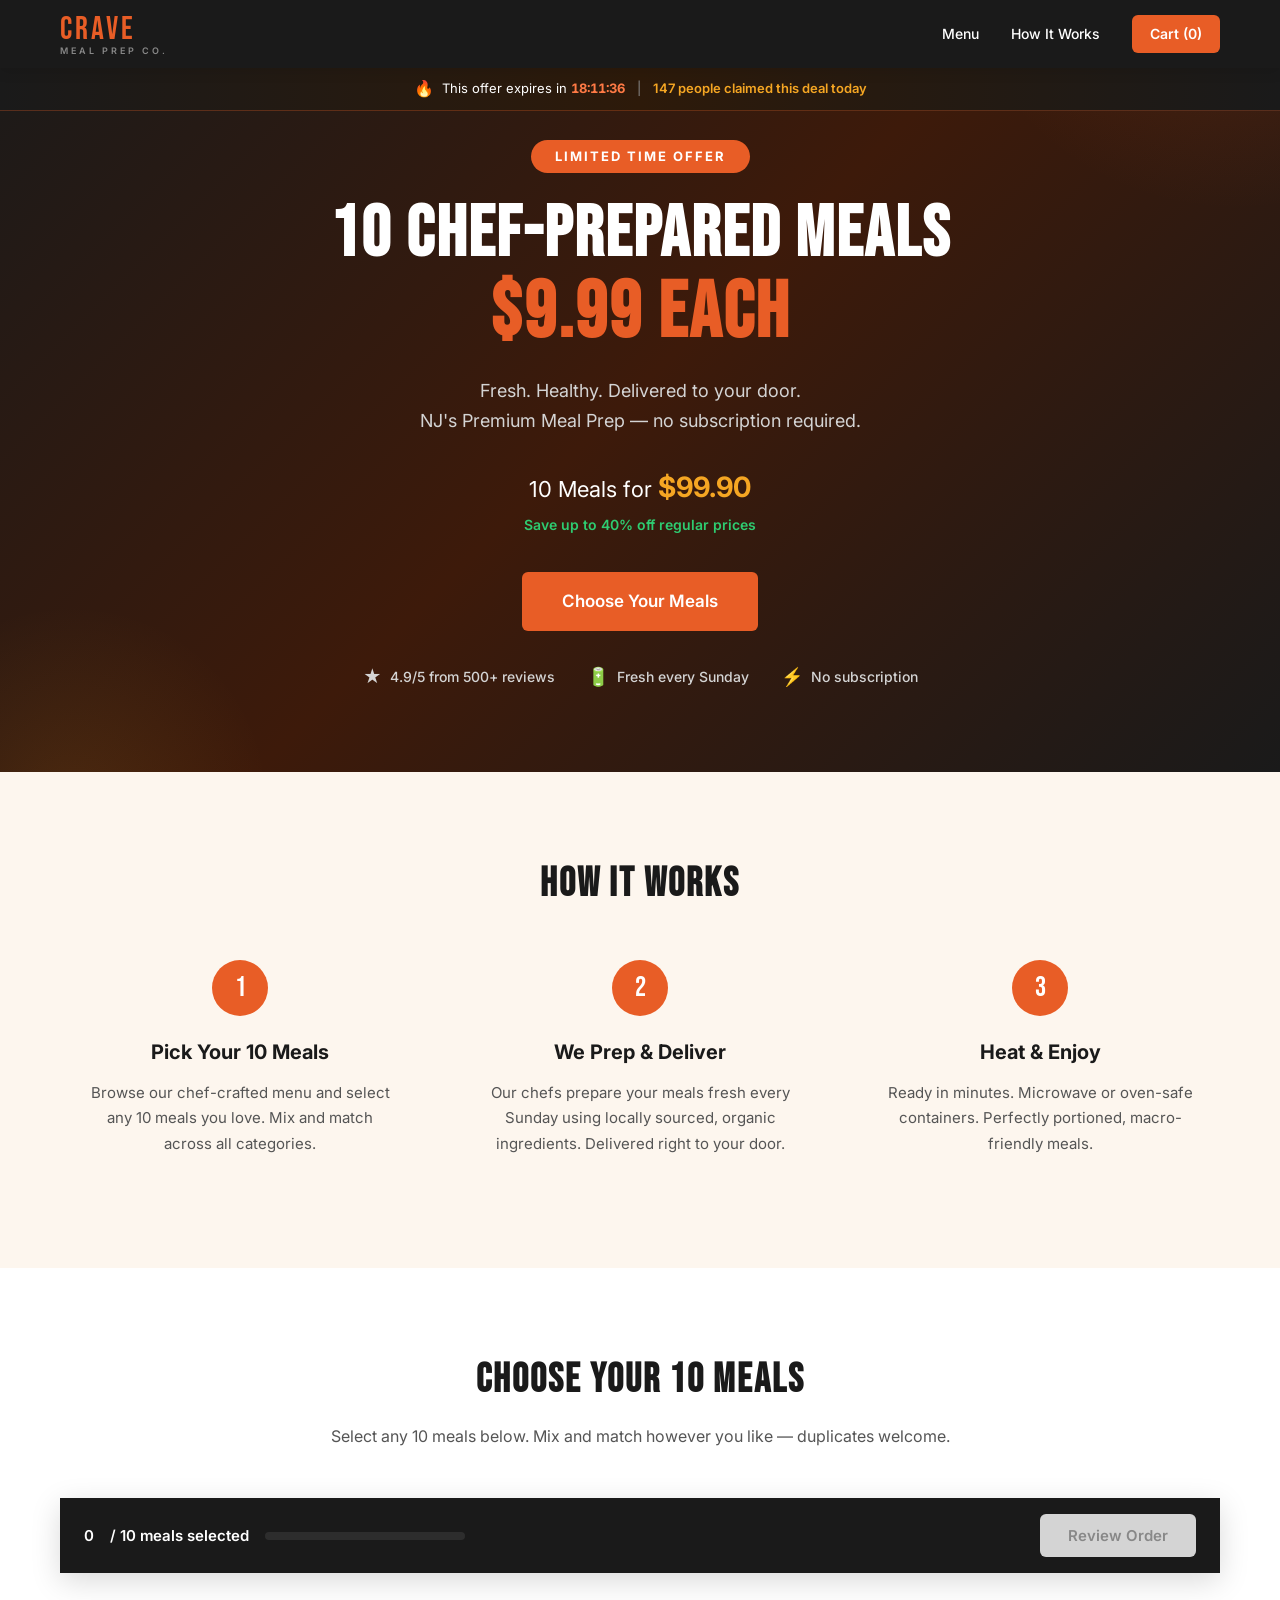
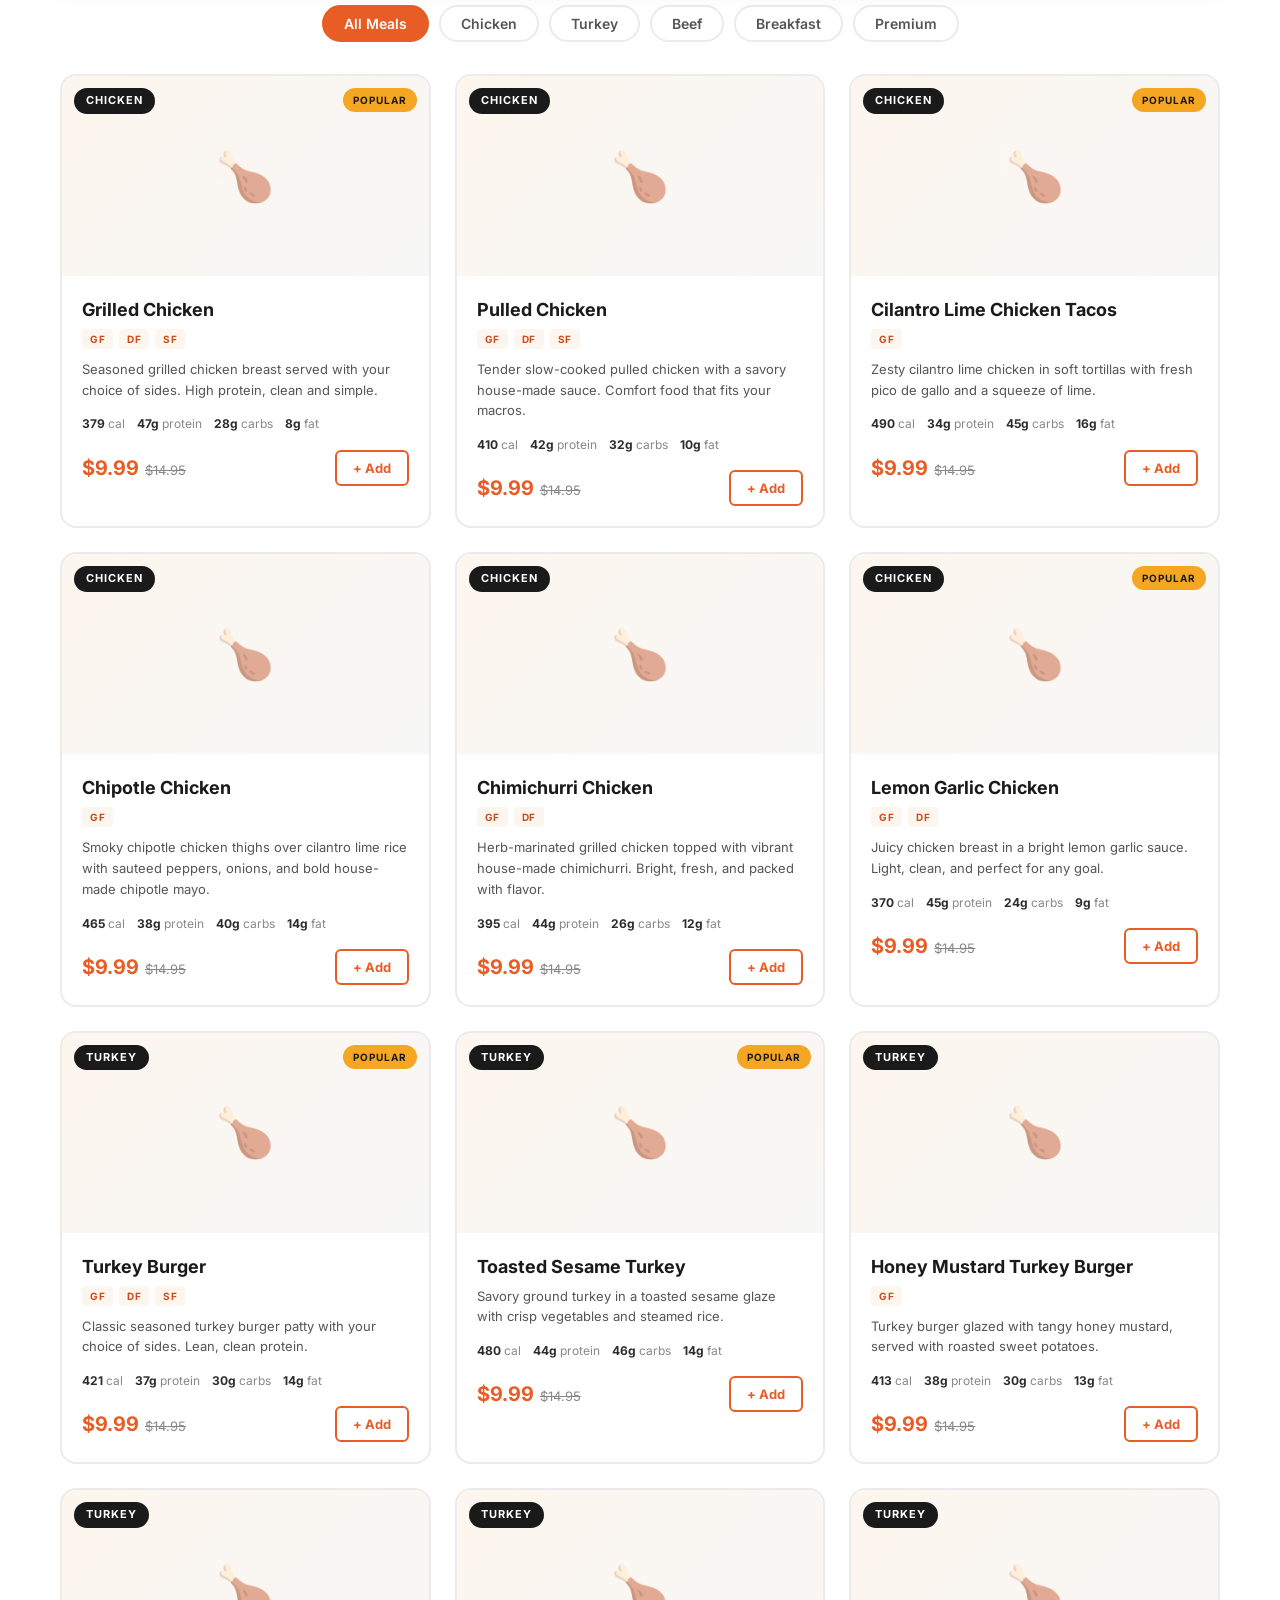
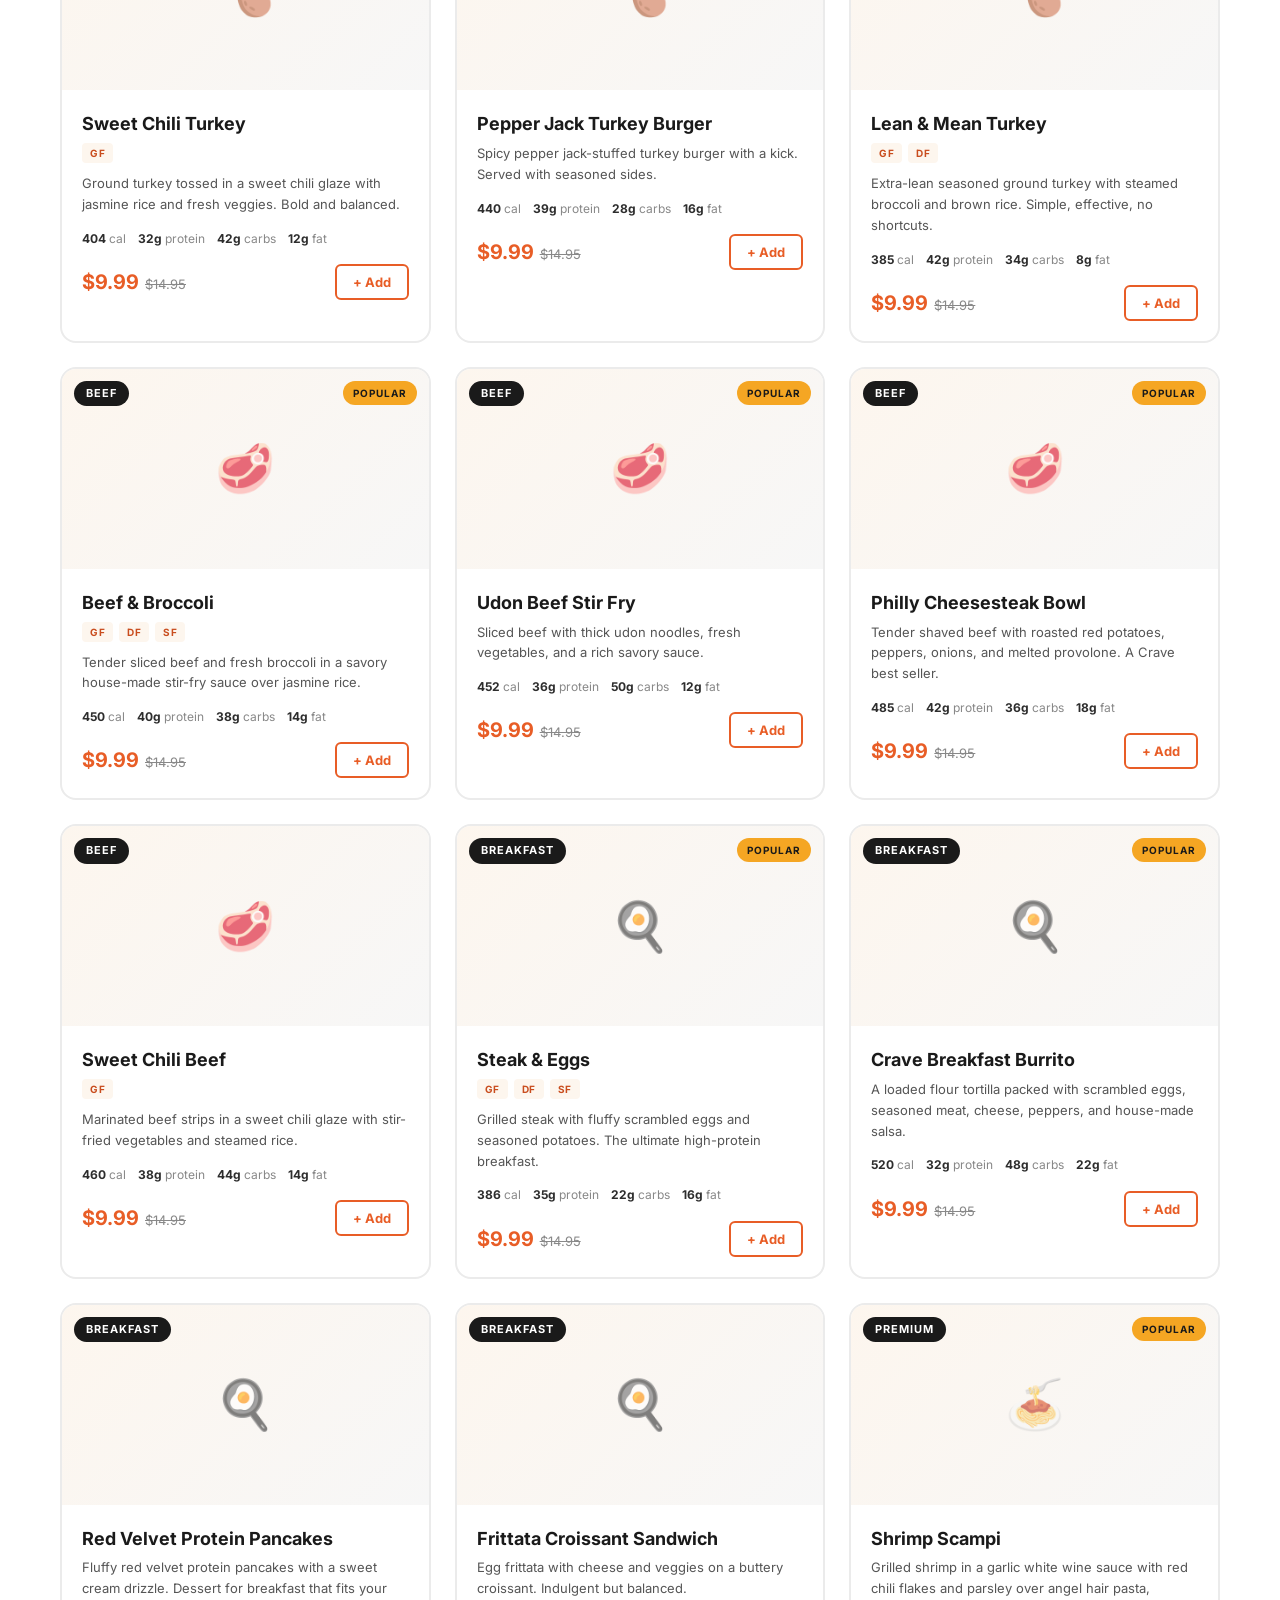
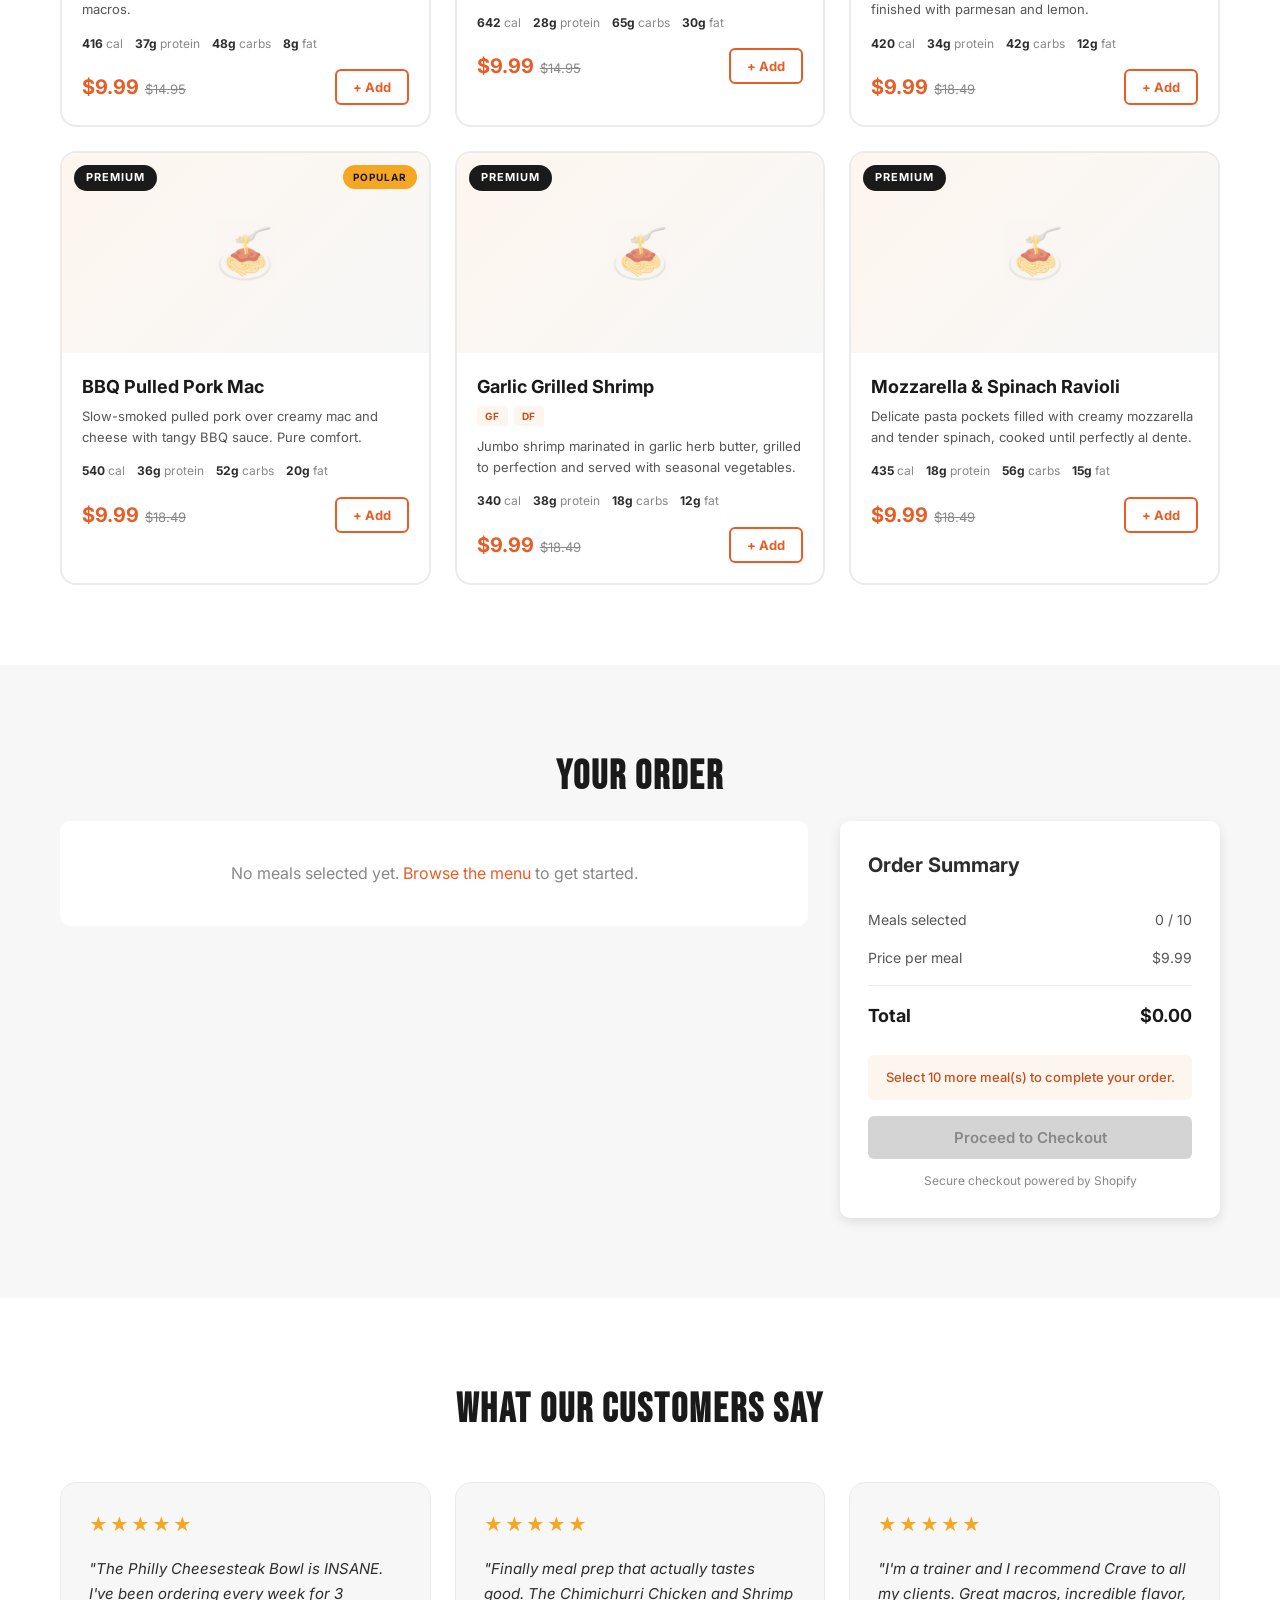
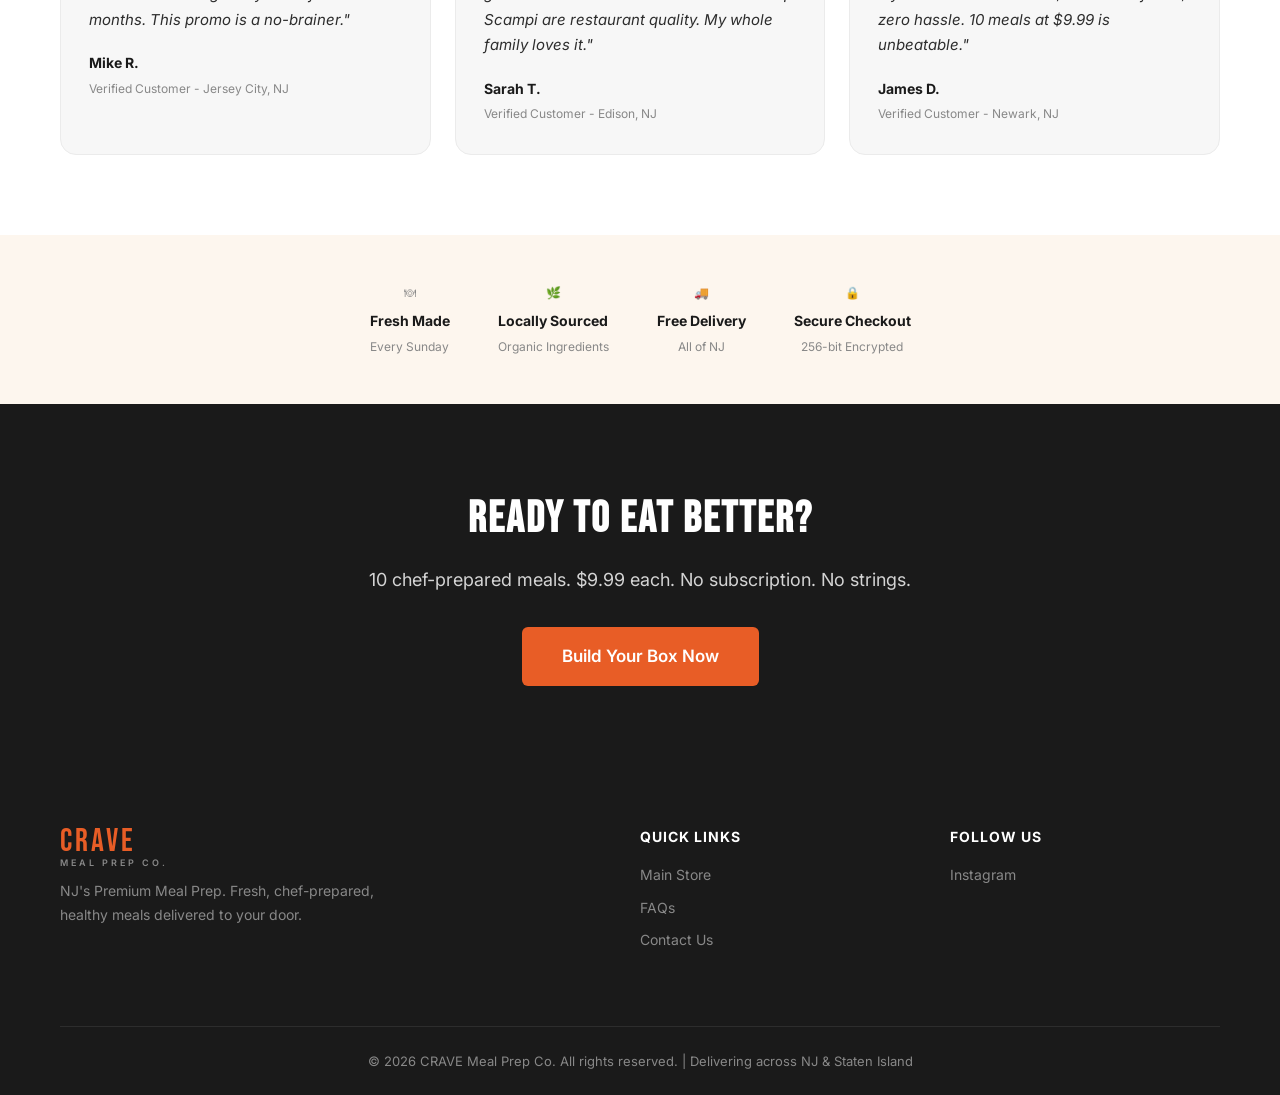
==== index.html @ 25a56457 "Build high-converting promo landing page: 10 meals for $9.99 each Complete subdomain site for CRAVE " ====
<!DOCTYPE html>
<html lang="en">
<head>
  <meta charset="UTF-8">
  <meta name="viewport" content="width=device-width, initial-scale=1.0">
  <title>CRAVE Meal Prep Co. | 10 Meals for $9.99 Each</title>
  <meta name="description" content="Limited time promo: Get 10 chef-prepared meals for just $9.99 each. Fresh, healthy, delivered to your door in NJ.">
  <link rel="preconnect" href="https://fonts.googleapis.com">
  <link rel="preconnect" href="https://fonts.gstatic.com" crossorigin>
  <link href="https://fonts.googleapis.com/css2?family=Bebas+Neue&family=Inter:wght@400;500;600;700&display=swap" rel="stylesheet">
  <link rel="stylesheet" href="css/styles.css">
</head>
<body>

  <!-- HEADER -->
  <header class="site-header">
    <div class="container header-inner">
      <div class="logo">
        <span class="logo-text">CRAVE</span>
        <span class="logo-sub">MEAL PREP CO.</span>
      </div>
      <nav class="header-nav">
        <a href="#meals">Menu</a>
        <a href="#how-it-works">How It Works</a>
        <a href="#cart-section" class="cart-link">
          Cart (<span id="cart-count">0</span>)
        </a>
      </nav>
      <button class="mobile-menu-btn" aria-label="Toggle menu">
        <span></span><span></span><span></span>
      </button>
    </div>
  </header>

  <!-- MOBILE NAV -->
  <nav class="mobile-nav" id="mobileNav">
    <a href="#meals">Menu</a>
    <a href="#how-it-works">How It Works</a>
    <a href="#cart-section">Cart (<span class="mobile-cart-count">0</span>)</a>
  </nav>

  <!-- URGENCY BAR -->
  <div class="urgency-bar" id="urgencyBar">
    <div class="container urgency-inner">
      <span class="urgency-flame">&#128293;</span>
      <span class="urgency-text">This offer expires in <strong id="countdownTimer">--:--:--</strong></span>
      <span class="urgency-divider">|</span>
      <span class="urgency-claimed"><span id="claimedCount">147</span> people claimed this deal today</span>
    </div>
  </div>

  <!-- HERO -->
  <section class="hero">
    <div class="hero-overlay"></div>
    <div class="container hero-content">
      <div class="promo-badge">LIMITED TIME OFFER</div>
      <h1>10 Chef-Prepared Meals<br><span class="highlight">$9.99 Each</span></h1>
      <p class="hero-sub">Fresh. Healthy. Delivered to your door.<br>NJ's Premium Meal Prep — no subscription required.</p>
      <div class="hero-price">
        <span class="price-total">10 Meals for <strong>$99.90</strong></span>
        <span class="price-savings">Save up to 40% off regular prices</span>
      </div>
      <a href="#meals" class="btn btn-primary btn-lg">Choose Your Meals</a>
      <div class="hero-trust">
        <div class="trust-item">
          <span class="trust-icon">&#9733;</span>
          <span>4.9/5 from 500+ reviews</span>
        </div>
        <div class="trust-item">
          <span class="trust-icon">&#128267;</span>
          <span>Fresh every Sunday</span>
        </div>
        <div class="trust-item">
          <span class="trust-icon">&#9889;</span>
          <span>No subscription</span>
        </div>
      </div>
    </div>
  </section>

  <!-- HOW IT WORKS -->
  <section class="how-it-works" id="how-it-works">
    <div class="container">
      <h2 class="section-title">How It Works</h2>
      <div class="steps-grid">
        <div class="step">
          <div class="step-number">1</div>
          <h3>Pick Your 10 Meals</h3>
          <p>Browse our chef-crafted menu and select any 10 meals you love. Mix and match across all categories.</p>
        </div>
        <div class="step">
          <div class="step-number">2</div>
          <h3>We Prep & Deliver</h3>
          <p>Our chefs prepare your meals fresh every Sunday using locally sourced, organic ingredients. Delivered right to your door.</p>
        </div>
        <div class="step">
          <div class="step-number">3</div>
          <h3>Heat & Enjoy</h3>
          <p>Ready in minutes. Microwave or oven-safe containers. Perfectly portioned, macro-friendly meals.</p>
        </div>
      </div>
    </div>
  </section>

  <!-- MEAL SELECTION -->
  <section class="meals-section" id="meals">
    <div class="container">
      <h2 class="section-title">Choose Your 10 Meals</h2>
      <p class="section-sub">Select any 10 meals below. Mix and match however you like — duplicates welcome.</p>

      <div class="selection-bar" id="selectionBar">
        <div class="selection-progress">
          <span id="selectedCount">0</span> / 10 meals selected
          <div class="progress-bar">
            <div class="progress-fill" id="progressFill"></div>
          </div>
        </div>
        <button class="btn btn-primary" id="reviewOrderBtn" disabled>Review Order</button>
      </div>

      <!-- Category Filters -->
      <div class="category-filters">
        <button class="filter-btn active" data-category="all">All Meals</button>
        <button class="filter-btn" data-category="chicken">Chicken</button>
        <button class="filter-btn" data-category="turkey">Turkey</button>
        <button class="filter-btn" data-category="beef">Beef</button>
        <button class="filter-btn" data-category="breakfast">Breakfast</button>
        <button class="filter-btn" data-category="premium">Premium</button>
      </div>

      <!-- Meals Grid -->
      <div class="meals-grid" id="mealsGrid">
        <!-- Populated by JS -->
      </div>
    </div>
  </section>

  <!-- CART / CHECKOUT -->
  <section class="cart-section" id="cart-section">
    <div class="container">
      <h2 class="section-title">Your Order</h2>

      <div class="cart-layout">
        <div class="cart-items" id="cartItems">
          <div class="cart-empty" id="cartEmpty">
            <p>No meals selected yet. <a href="#meals">Browse the menu</a> to get started.</p>
          </div>
        </div>

        <div class="cart-summary" id="cartSummary">
          <div class="summary-card">
            <h3>Order Summary</h3>
            <div class="summary-line">
              <span>Meals selected</span>
              <span id="summaryCount">0 / 10</span>
            </div>
            <div class="summary-line">
              <span>Price per meal</span>
              <span>$9.99</span>
            </div>
            <div class="summary-divider"></div>
            <div class="summary-line summary-total">
              <span>Total</span>
              <span id="summaryTotal">$0.00</span>
            </div>
            <div class="summary-note" id="summaryNote">
              Select <span id="remainingCount">10</span> more meal(s) to complete your order.
            </div>
            <button class="btn btn-primary btn-block" id="checkoutBtn" disabled>
              Proceed to Checkout
            </button>
            <p class="checkout-secure">Secure checkout powered by Shopify</p>
          </div>
        </div>
      </div>
    </div>
  </section>

  <!-- CHECKOUT MODAL -->
  <div class="modal-overlay" id="checkoutModal">
    <div class="modal">
      <button class="modal-close" id="modalClose">&times;</button>
      <h2>Checkout</h2>
      <form id="checkoutForm" novalidate>
        <div class="form-section">
          <h3>Contact Information</h3>
          <div class="form-row">
            <div class="form-group">
              <label for="firstName">First Name *</label>
              <input type="text" id="firstName" name="firstName" required>
            </div>
            <div class="form-group">
              <label for="lastName">Last Name *</label>
              <input type="text" id="lastName" name="lastName" required>
            </div>
          </div>
          <div class="form-group">
            <label for="email">Email *</label>
            <input type="email" id="email" name="email" required>
          </div>
          <div class="form-group">
            <label for="phone">Phone *</label>
            <input type="tel" id="phone" name="phone" required>
          </div>
        </div>

        <div class="form-section">
          <h3>Delivery Address</h3>
          <div class="form-group">
            <label for="address">Street Address *</label>
            <input type="text" id="address" name="address" required>
          </div>
          <div class="form-group">
            <label for="apt">Apt / Suite / Unit</label>
            <input type="text" id="apt" name="apt">
          </div>
          <div class="form-row">
            <div class="form-group">
              <label for="city">City *</label>
              <input type="text" id="city" name="city" required>
            </div>
            <div class="form-group">
              <label for="state">State *</label>
              <select id="state" name="state" required>
                <option value="">Select</option>
                <option value="NJ" selected>New Jersey</option>
                <option value="NY">New York</option>
              </select>
            </div>
            <div class="form-group">
              <label for="zip">ZIP Code *</label>
              <input type="text" id="zip" name="zip" required pattern="[0-9]{5}">
            </div>
          </div>
        </div>

        <div class="form-section">
          <h3>Delivery Preferences</h3>
          <div class="form-group">
            <label for="deliveryDate">Preferred Delivery Date *</label>
            <input type="date" id="deliveryDate" name="deliveryDate" required>
          </div>
          <div class="form-group">
            <label for="notes">Special Instructions</label>
            <textarea id="notes" name="notes" rows="3" placeholder="Allergies, delivery instructions, etc."></textarea>
          </div>
        </div>

        <div class="form-section">
          <h3>Payment</h3>
          <div class="form-group">
            <label for="cardNumber">Card Number *</label>
            <input type="text" id="cardNumber" name="cardNumber" required placeholder="1234 5678 9012 3456" maxlength="19">
          </div>
          <div class="form-row">
            <div class="form-group">
              <label for="cardExpiry">Expiry *</label>
              <input type="text" id="cardExpiry" name="cardExpiry" required placeholder="MM/YY" maxlength="5">
            </div>
            <div class="form-group">
              <label for="cardCvc">CVC *</label>
              <input type="text" id="cardCvc" name="cardCvc" required placeholder="123" maxlength="4">
            </div>
          </div>
        </div>

        <div class="checkout-summary">
          <div class="summary-line summary-total">
            <span>Total Due</span>
            <span>$99.90</span>
          </div>
        </div>

        <button type="submit" class="btn btn-primary btn-block btn-lg" id="placeOrderBtn">
          Place Order — $99.90
        </button>
        <p class="checkout-secure">Your payment info is encrypted and secure.</p>
      </form>
    </div>
  </div>

  <!-- ORDER CONFIRMATION -->
  <div class="modal-overlay" id="confirmationModal">
    <div class="modal confirmation-modal">
      <div class="confirmation-icon">&#10003;</div>
      <h2>Order Confirmed!</h2>
      <p class="confirmation-order-id">Order #<span id="orderId"></span></p>
      <p>Thank you for your order! We'll send a confirmation email with your meal selections and delivery details.</p>
      <div class="confirmation-details">
        <div class="summary-line">
          <span>Meals</span>
          <span>10</span>
        </div>
        <div class="summary-line summary-total">
          <span>Total Charged</span>
          <span>$99.90</span>
        </div>
      </div>
      <p class="confirmation-note">Your meals will be prepared fresh and delivered on your selected date. Questions? Email us at <strong>info@cravemealprepco.com</strong></p>
      <button class="btn btn-primary btn-block" onclick="location.reload()">Start New Order</button>
    </div>
  </div>

  <!-- SOCIAL PROOF / TESTIMONIALS -->
  <section class="testimonials" id="reviews">
    <div class="container">
      <h2 class="section-title">What Our Customers Say</h2>
      <div class="testimonials-grid">
        <div class="testimonial-card">
          <div class="stars">&#9733;&#9733;&#9733;&#9733;&#9733;</div>
          <p>"The Philly Cheesesteak Bowl is INSANE. I've been ordering every week for 3 months. This promo is a no-brainer."</p>
          <div class="testimonial-author">
            <strong>Mike R.</strong>
            <span>Verified Customer - Jersey City, NJ</span>
          </div>
        </div>
        <div class="testimonial-card">
          <div class="stars">&#9733;&#9733;&#9733;&#9733;&#9733;</div>
          <p>"Finally meal prep that actually tastes good. The Chimichurri Chicken and Shrimp Scampi are restaurant quality. My whole family loves it."</p>
          <div class="testimonial-author">
            <strong>Sarah T.</strong>
            <span>Verified Customer - Edison, NJ</span>
          </div>
        </div>
        <div class="testimonial-card">
          <div class="stars">&#9733;&#9733;&#9733;&#9733;&#9733;</div>
          <p>"I'm a trainer and I recommend Crave to all my clients. Great macros, incredible flavor, zero hassle. 10 meals at $9.99 is unbeatable."</p>
          <div class="testimonial-author">
            <strong>James D.</strong>
            <span>Verified Customer - Newark, NJ</span>
          </div>
        </div>
      </div>
    </div>
  </section>

  <!-- TRUST BADGES -->
  <section class="trust-section">
    <div class="container">
      <div class="trust-badges">
        <div class="trust-badge">
          <span class="badge-icon">&#127869;</span>
          <strong>Fresh Made</strong>
          <span>Every Sunday</span>
        </div>
        <div class="trust-badge">
          <span class="badge-icon">&#127807;</span>
          <strong>Locally Sourced</strong>
          <span>Organic Ingredients</span>
        </div>
        <div class="trust-badge">
          <span class="badge-icon">&#128666;</span>
          <strong>Free Delivery</strong>
          <span>All of NJ</span>
        </div>
        <div class="trust-badge">
          <span class="badge-icon">&#128274;</span>
          <strong>Secure Checkout</strong>
          <span>256-bit Encrypted</span>
        </div>
      </div>
    </div>
  </section>

  <!-- FINAL CTA -->
  <section class="final-cta">
    <div class="container">
      <h2>Ready to Eat Better?</h2>
      <p>10 chef-prepared meals. $9.99 each. No subscription. No strings.</p>
      <a href="#meals" class="btn btn-primary btn-lg">Build Your Box Now</a>
    </div>
  </section>

  <!-- STICKY MOBILE CTA -->
  <div class="sticky-mobile-cta" id="stickyMobileCta">
    <div class="sticky-cta-inner">
      <div class="sticky-cta-text">
        <strong><span id="stickyCount">0</span>/10 meals</strong>
        <span>$9.99 each</span>
      </div>
      <a href="#meals" class="btn btn-primary btn-sm" id="stickyCtaBtn">Select Meals</a>
    </div>
  </div>

  <!-- FOOTER -->
  <footer class="site-footer">
    <div class="container footer-inner">
      <div class="footer-brand">
        <div class="logo">
          <span class="logo-text">CRAVE</span>
          <span class="logo-sub">MEAL PREP CO.</span>
        </div>
        <p>NJ's Premium Meal Prep. Fresh, chef-prepared, healthy meals delivered to your door.</p>
      </div>
      <div class="footer-links">
        <h4>Quick Links</h4>
        <a href="https://cravemealprepco.com" target="_blank" rel="noopener">Main Store</a>
        <a href="https://cravemealprepco.com/pages/faqs" target="_blank" rel="noopener">FAQs</a>
        <a href="mailto:info@cravemealprepco.com">Contact Us</a>
      </div>
      <div class="footer-social">
        <h4>Follow Us</h4>
        <a href="https://www.instagram.com/cravemealprepco/" target="_blank" rel="noopener">Instagram</a>
      </div>
      <div class="footer-bottom">
        <p>&copy; 2026 CRAVE Meal Prep Co. All rights reserved. | Delivering across NJ & Staten Island</p>
      </div>
    </div>
  </footer>

  <script src="js/meals-data.js"></script>
  <script src="js/app.js"></script>
</body>
</html>
---- css/styles.css ----
/* ============================================================
   CRAVE MEAL PREP CO. — Promo Subdomain Styles
   ============================================================ */

/* ─── RESET & BASE ─────────────────────────────────────────── */
*, *::before, *::after {
  box-sizing: border-box;
  margin: 0;
  padding: 0;
}

:root {
  --crave-black: #1a1a1a;
  --crave-dark: #2d2d2d;
  --crave-orange: #e85d26;
  --crave-orange-dark: #c94d1e;
  --crave-orange-light: #ff7a45;
  --crave-gold: #f5a623;
  --crave-cream: #fdf6ee;
  --crave-white: #ffffff;
  --crave-gray-100: #f7f7f7;
  --crave-gray-200: #ebebeb;
  --crave-gray-300: #d4d4d4;
  --crave-gray-500: #888888;
  --crave-gray-700: #555555;
  --crave-green: #2ecc71;
  --crave-red: #e74c3c;

  --font-display: 'Bebas Neue', sans-serif;
  --font-body: 'Inter', -apple-system, BlinkMacSystemFont, sans-serif;

  --radius-sm: 6px;
  --radius-md: 10px;
  --radius-lg: 16px;
  --shadow-sm: 0 1px 3px rgba(0,0,0,.08);
  --shadow-md: 0 4px 12px rgba(0,0,0,.1);
  --shadow-lg: 0 8px 30px rgba(0,0,0,.15);
  --transition: .2s ease;
}

html {
  scroll-behavior: smooth;
}

body {
  font-family: var(--font-body);
  color: var(--crave-dark);
  background: var(--crave-white);
  line-height: 1.6;
  -webkit-font-smoothing: antialiased;
}

.container {
  max-width: 1200px;
  margin: 0 auto;
  padding: 0 20px;
}

img {
  max-width: 100%;
  display: block;
}

a {
  color: var(--crave-orange);
  text-decoration: none;
}

a:hover {
  color: var(--crave-orange-dark);
}

/* ─── BUTTONS ──────────────────────────────────────────────── */
.btn {
  display: inline-flex;
  align-items: center;
  justify-content: center;
  gap: 8px;
  padding: 12px 28px;
  border: none;
  border-radius: var(--radius-sm);
  font-family: var(--font-body);
  font-size: 15px;
  font-weight: 600;
  cursor: pointer;
  transition: var(--transition);
  text-decoration: none;
}

.btn-primary {
  background: var(--crave-orange);
  color: var(--crave-white);
}

.btn-primary:hover {
  background: var(--crave-orange-dark);
  color: var(--crave-white);
  transform: translateY(-1px);
  box-shadow: var(--shadow-md);
}

.btn-primary:disabled {
  background: var(--crave-gray-300);
  color: var(--crave-gray-500);
  cursor: not-allowed;
  transform: none;
  box-shadow: none;
}

.btn-outline {
  background: transparent;
  color: var(--crave-orange);
  border: 2px solid var(--crave-orange);
}

.btn-outline:hover {
  background: var(--crave-orange);
  color: var(--crave-white);
}

.btn-sm {
  padding: 6px 14px;
  font-size: 13px;
}

.btn-lg {
  padding: 16px 40px;
  font-size: 17px;
}

.btn-block {
  width: 100%;
}

/* ─── HEADER ───────────────────────────────────────────────── */
.site-header {
  position: fixed;
  top: 0;
  left: 0;
  right: 0;
  z-index: 100;
  background: var(--crave-black);
  padding: 0 0;
  box-shadow: var(--shadow-md);
}

.header-inner {
  display: flex;
  align-items: center;
  justify-content: space-between;
  height: 68px;
}

.logo {
  display: flex;
  flex-direction: column;
  line-height: 1;
}

.logo-text {
  font-family: var(--font-display);
  font-size: 32px;
  color: var(--crave-orange);
  letter-spacing: 3px;
}

.logo-sub {
  font-size: 9px;
  letter-spacing: 3px;
  color: var(--crave-gray-500);
  text-transform: uppercase;
  font-weight: 600;
}

.header-nav {
  display: flex;
  align-items: center;
  gap: 32px;
}

.header-nav a {
  color: var(--crave-white);
  font-size: 14px;
  font-weight: 500;
  text-decoration: none;
  transition: var(--transition);
}

.header-nav a:hover {
  color: var(--crave-orange);
}

.cart-link {
  background: var(--crave-orange);
  padding: 8px 18px !important;
  border-radius: var(--radius-sm);
  font-weight: 600 !important;
}

.cart-link:hover {
  background: var(--crave-orange-dark) !important;
  color: var(--crave-white) !important;
}

.mobile-menu-btn {
  display: none;
  flex-direction: column;
  gap: 5px;
  background: none;
  border: none;
  cursor: pointer;
  padding: 4px;
}

.mobile-menu-btn span {
  display: block;
  width: 24px;
  height: 2px;
  background: var(--crave-white);
  transition: var(--transition);
}

.mobile-nav {
  display: none;
  position: fixed;
  top: 68px;
  left: 0;
  right: 0;
  background: var(--crave-black);
  z-index: 99;
  flex-direction: column;
  padding: 16px 20px;
  gap: 12px;
  border-top: 1px solid var(--crave-dark);
}

.mobile-nav.open {
  display: flex;
}

.mobile-nav a {
  color: var(--crave-white);
  font-size: 16px;
  font-weight: 500;
  padding: 8px 0;
}

/* ─── HERO ─────────────────────────────────────────────────── */
.hero {
  position: relative;
  min-height: 600px;
  display: flex;
  align-items: center;
  justify-content: center;
  text-align: center;
  padding: 140px 20px 80px;
  background: linear-gradient(135deg, var(--crave-black) 0%, #3d1a0a 50%, var(--crave-black) 100%);
  overflow: hidden;
}

.hero::before {
  content: '';
  position: absolute;
  top: -50%;
  right: -20%;
  width: 600px;
  height: 600px;
  background: radial-gradient(circle, rgba(232, 93, 38, .15) 0%, transparent 70%);
  border-radius: 50%;
}

.hero::after {
  content: '';
  position: absolute;
  bottom: -30%;
  left: -10%;
  width: 400px;
  height: 400px;
  background: radial-gradient(circle, rgba(245, 166, 35, .1) 0%, transparent 70%);
  border-radius: 50%;
}

.hero-content {
  position: relative;
  z-index: 2;
}

.promo-badge {
  display: inline-block;
  background: var(--crave-orange);
  color: var(--crave-white);
  padding: 6px 24px;
  border-radius: 50px;
  font-size: 13px;
  font-weight: 700;
  letter-spacing: 2px;
  margin-bottom: 24px;
  animation: pulse-glow 2s infinite;
}

@keyframes pulse-glow {
  0%, 100% { box-shadow: 0 0 0 0 rgba(232, 93, 38, .4); }
  50% { box-shadow: 0 0 0 12px rgba(232, 93, 38, 0); }
}

.hero h1 {
  font-family: var(--font-display);
  font-size: clamp(42px, 7vw, 72px);
  color: var(--crave-white);
  line-height: 1.05;
  letter-spacing: 2px;
  margin-bottom: 20px;
}

.hero h1 .highlight {
  color: var(--crave-orange);
  display: block;
  font-size: 1.1em;
}

.hero-sub {
  color: var(--crave-gray-300);
  font-size: 18px;
  margin-bottom: 28px;
  line-height: 1.7;
}

.hero-price {
  display: flex;
  flex-direction: column;
  gap: 4px;
  margin-bottom: 36px;
}

.price-total {
  color: var(--crave-white);
  font-size: 22px;
}

.price-total strong {
  color: var(--crave-gold);
  font-size: 28px;
}

.price-savings {
  color: var(--crave-green);
  font-size: 14px;
  font-weight: 600;
}

/* ─── HOW IT WORKS ─────────────────────────────────────────── */
.how-it-works {
  padding: 80px 0;
  background: var(--crave-cream);
}

.section-title {
  font-family: var(--font-display);
  font-size: 40px;
  letter-spacing: 2px;
  text-align: center;
  margin-bottom: 12px;
  color: var(--crave-black);
}

.section-sub {
  text-align: center;
  color: var(--crave-gray-700);
  font-size: 16px;
  margin-bottom: 48px;
}

.steps-grid {
  display: grid;
  grid-template-columns: repeat(3, 1fr);
  gap: 40px;
}

.step {
  text-align: center;
  padding: 32px 24px;
}

.step-number {
  display: inline-flex;
  align-items: center;
  justify-content: center;
  width: 56px;
  height: 56px;
  background: var(--crave-orange);
  color: var(--crave-white);
  font-family: var(--font-display);
  font-size: 28px;
  border-radius: 50%;
  margin-bottom: 20px;
}

.step h3 {
  font-size: 20px;
  font-weight: 700;
  margin-bottom: 12px;
  color: var(--crave-black);
}

.step p {
  color: var(--crave-gray-700);
  font-size: 15px;
  line-height: 1.7;
}

/* ─── MEALS SECTION ────────────────────────────────────────── */
.meals-section {
  padding: 80px 0;
}

/* Selection bar */
.selection-bar {
  display: flex;
  align-items: center;
  justify-content: space-between;
  background: var(--crave-black);
  color: var(--crave-white);
  padding: 16px 24px;
  border-radius: var(--radius-md);
  margin-bottom: 32px;
  position: sticky;
  top: 102px;
  z-index: 50;
  box-shadow: var(--shadow-lg);
}

.selection-progress {
  display: flex;
  align-items: center;
  gap: 16px;
  font-weight: 600;
  font-size: 15px;
}

.progress-bar {
  width: 200px;
  height: 8px;
  background: var(--crave-dark);
  border-radius: 50px;
  overflow: hidden;
}

.progress-fill {
  height: 100%;
  background: var(--crave-orange);
  border-radius: 50px;
  width: 0%;
  transition: width .3s ease;
}

.progress-fill.complete {
  background: var(--crave-green);
}

/* Category filters */
.category-filters {
  display: flex;
  flex-wrap: wrap;
  gap: 10px;
  margin-bottom: 32px;
  justify-content: center;
}

.filter-btn {
  padding: 8px 20px;
  border: 2px solid var(--crave-gray-200);
  background: var(--crave-white);
  border-radius: 50px;
  font-size: 14px;
  font-weight: 600;
  cursor: pointer;
  transition: var(--transition);
  font-family: var(--font-body);
  color: var(--crave-gray-700);
}

.filter-btn:hover {
  border-color: var(--crave-orange);
  color: var(--crave-orange);
}

.filter-btn.active {
  background: var(--crave-orange);
  border-color: var(--crave-orange);
  color: var(--crave-white);
}

/* Meals grid */
.meals-grid {
  display: grid;
  grid-template-columns: repeat(auto-fill, minmax(280px, 1fr));
  gap: 24px;
}

/* Meal card */
.meal-card {
  background: var(--crave-white);
  border: 2px solid var(--crave-gray-200);
  border-radius: var(--radius-lg);
  overflow: hidden;
  transition: var(--transition);
  position: relative;
}

.meal-card:hover {
  border-color: var(--crave-gray-300);
  box-shadow: var(--shadow-md);
  transform: translateY(-2px);
}

.meal-card.selected {
  border-color: var(--crave-orange);
  box-shadow: 0 0 0 2px var(--crave-orange), var(--shadow-md);
}

.meal-card-image {
  width: 100%;
  height: 200px;
  background: linear-gradient(135deg, var(--crave-cream) 0%, var(--crave-gray-100) 100%);
  display: flex;
  align-items: center;
  justify-content: center;
  position: relative;
  overflow: hidden;
}

.meal-card-image .meal-icon {
  font-size: 48px;
  opacity: .6;
}

.meal-card-image .category-badge {
  position: absolute;
  top: 12px;
  left: 12px;
  background: var(--crave-black);
  color: var(--crave-white);
  padding: 4px 12px;
  border-radius: 50px;
  font-size: 11px;
  font-weight: 700;
  text-transform: uppercase;
  letter-spacing: 1px;
}

.popular-badge {
  position: absolute;
  top: 12px;
  right: 12px;
  background: var(--crave-gold);
  color: var(--crave-black);
  padding: 4px 10px;
  border-radius: 50px;
  font-size: 10px;
  font-weight: 700;
  text-transform: uppercase;
  letter-spacing: 1px;
}

.meal-card-body {
  padding: 20px;
}

.meal-card-body h3 {
  font-size: 18px;
  font-weight: 700;
  margin-bottom: 4px;
  color: var(--crave-black);
}

.meal-tags {
  display: flex;
  gap: 6px;
  margin-bottom: 10px;
  flex-wrap: wrap;
}

.meal-tag {
  font-size: 10px;
  font-weight: 700;
  padding: 2px 8px;
  border-radius: 4px;
  background: var(--crave-cream);
  color: var(--crave-orange-dark);
  letter-spacing: .5px;
}

.meal-card-body p {
  font-size: 13px;
  color: var(--crave-gray-700);
  line-height: 1.6;
  margin-bottom: 14px;
}

.meal-macros {
  display: flex;
  gap: 12px;
  margin-bottom: 16px;
  flex-wrap: wrap;
}

.macro {
  font-size: 12px;
  color: var(--crave-gray-500);
}

.macro strong {
  color: var(--crave-dark);
}

.meal-card-footer {
  display: flex;
  align-items: center;
  justify-content: space-between;
}

.meal-price {
  font-size: 20px;
  font-weight: 700;
  color: var(--crave-orange);
}

.meal-price .original-price {
  font-size: 13px;
  color: var(--crave-gray-500);
  text-decoration: line-through;
  font-weight: 400;
  margin-left: 6px;
}

.add-meal-btn {
  display: inline-flex;
  align-items: center;
  gap: 6px;
  padding: 8px 16px;
  border: 2px solid var(--crave-orange);
  background: transparent;
  color: var(--crave-orange);
  border-radius: var(--radius-sm);
  font-size: 13px;
  font-weight: 700;
  cursor: pointer;
  transition: var(--transition);
  font-family: var(--font-body);
}

.add-meal-btn:hover {
  background: var(--crave-orange);
  color: var(--crave-white);
}

.add-meal-btn.added {
  background: var(--crave-orange);
  color: var(--crave-white);
}

.meal-qty-control {
  display: flex;
  align-items: center;
  gap: 0;
  border: 2px solid var(--crave-orange);
  border-radius: var(--radius-sm);
  overflow: hidden;
}

.qty-btn {
  width: 32px;
  height: 34px;
  display: flex;
  align-items: center;
  justify-content: center;
  background: var(--crave-orange);
  color: var(--crave-white);
  border: none;
  font-size: 16px;
  font-weight: 700;
  cursor: pointer;
  transition: var(--transition);
  font-family: var(--font-body);
}

.qty-btn:hover {
  background: var(--crave-orange-dark);
}

.qty-display {
  width: 36px;
  text-align: center;
  font-size: 14px;
  font-weight: 700;
  color: var(--crave-orange);
  background: var(--crave-white);
}

/* ─── CART SECTION ─────────────────────────────────────────── */
.cart-section {
  padding: 80px 0;
  background: var(--crave-gray-100);
}

.cart-layout {
  display: grid;
  grid-template-columns: 1fr 380px;
  gap: 32px;
  align-items: start;
}

.cart-empty {
  background: var(--crave-white);
  padding: 40px;
  border-radius: var(--radius-md);
  text-align: center;
  color: var(--crave-gray-500);
  font-size: 16px;
}

.cart-items {
  display: flex;
  flex-direction: column;
  gap: 12px;
}

.cart-item {
  display: flex;
  align-items: center;
  gap: 16px;
  background: var(--crave-white);
  padding: 16px 20px;
  border-radius: var(--radius-md);
  box-shadow: var(--shadow-sm);
}

.cart-item-image {
  width: 60px;
  height: 60px;
  border-radius: var(--radius-sm);
  background: var(--crave-cream);
  display: flex;
  align-items: center;
  justify-content: center;
  font-size: 24px;
  flex-shrink: 0;
}

.cart-item-info {
  flex: 1;
}

.cart-item-info h4 {
  font-size: 15px;
  font-weight: 600;
  margin-bottom: 2px;
}

.cart-item-info span {
  font-size: 13px;
  color: var(--crave-gray-500);
}

.cart-item-qty {
  display: flex;
  align-items: center;
  gap: 0;
  border: 1px solid var(--crave-gray-200);
  border-radius: var(--radius-sm);
  overflow: hidden;
}

.cart-qty-btn {
  width: 28px;
  height: 28px;
  display: flex;
  align-items: center;
  justify-content: center;
  background: var(--crave-gray-100);
  border: none;
  font-size: 14px;
  cursor: pointer;
  font-family: var(--font-body);
  font-weight: 600;
  color: var(--crave-dark);
}

.cart-qty-btn:hover {
  background: var(--crave-gray-200);
}

.cart-qty-display {
  width: 32px;
  text-align: center;
  font-size: 13px;
  font-weight: 600;
}

.cart-item-price {
  font-weight: 700;
  font-size: 15px;
  color: var(--crave-orange);
  min-width: 60px;
  text-align: right;
}

.cart-item-remove {
  background: none;
  border: none;
  color: var(--crave-gray-300);
  cursor: pointer;
  font-size: 18px;
  padding: 4px;
  transition: var(--transition);
}

.cart-item-remove:hover {
  color: var(--crave-red);
}

/* Summary card */
.summary-card {
  background: var(--crave-white);
  padding: 28px;
  border-radius: var(--radius-md);
  box-shadow: var(--shadow-md);
  position: sticky;
  top: 140px;
}

.summary-card h3 {
  font-size: 20px;
  font-weight: 700;
  margin-bottom: 20px;
}

.summary-line {
  display: flex;
  justify-content: space-between;
  padding: 8px 0;
  font-size: 14px;
  color: var(--crave-gray-700);
}

.summary-total {
  font-size: 18px;
  font-weight: 700;
  color: var(--crave-black);
}

.summary-divider {
  height: 1px;
  background: var(--crave-gray-200);
  margin: 8px 0;
}

.summary-note {
  background: var(--crave-cream);
  padding: 12px 16px;
  border-radius: var(--radius-sm);
  font-size: 13px;
  color: var(--crave-orange-dark);
  margin: 16px 0;
  text-align: center;
  font-weight: 500;
}

.summary-note.ready {
  background: #e8f8ef;
  color: #1a8a4a;
}

.checkout-secure {
  text-align: center;
  font-size: 12px;
  color: var(--crave-gray-500);
  margin-top: 12px;
}

/* ─── MODAL ────────────────────────────────────────────────── */
.modal-overlay {
  display: none;
  position: fixed;
  top: 0;
  left: 0;
  right: 0;
  bottom: 0;
  background: rgba(0,0,0,.6);
  z-index: 200;
  align-items: center;
  justify-content: center;
  padding: 20px;
  overflow-y: auto;
}

.modal-overlay.open {
  display: flex;
}

.modal {
  background: var(--crave-white);
  border-radius: var(--radius-lg);
  max-width: 560px;
  width: 100%;
  padding: 36px;
  position: relative;
  max-height: 90vh;
  overflow-y: auto;
}

.modal-close {
  position: absolute;
  top: 16px;
  right: 20px;
  background: none;
  border: none;
  font-size: 28px;
  cursor: pointer;
  color: var(--crave-gray-500);
  transition: var(--transition);
}

.modal-close:hover {
  color: var(--crave-black);
}

.modal h2 {
  font-family: var(--font-display);
  font-size: 32px;
  letter-spacing: 1px;
  margin-bottom: 24px;
}

/* Forms */
.form-section {
  margin-bottom: 28px;
}

.form-section h3 {
  font-size: 16px;
  font-weight: 700;
  margin-bottom: 16px;
  padding-bottom: 8px;
  border-bottom: 1px solid var(--crave-gray-200);
}

.form-row {
  display: grid;
  grid-template-columns: 1fr 1fr;
  gap: 16px;
}

.form-row:has(.form-group:nth-child(3)) {
  grid-template-columns: 1fr 120px 120px;
}

.form-group {
  margin-bottom: 14px;
}

.form-group label {
  display: block;
  font-size: 13px;
  font-weight: 600;
  margin-bottom: 6px;
  color: var(--crave-dark);
}

.form-group input,
.form-group select,
.form-group textarea {
  width: 100%;
  padding: 10px 14px;
  border: 1.5px solid var(--crave-gray-200);
  border-radius: var(--radius-sm);
  font-size: 14px;
  font-family: var(--font-body);
  transition: var(--transition);
  color: var(--crave-dark);
}

.form-group input:focus,
.form-group select:focus,
.form-group textarea:focus {
  outline: none;
  border-color: var(--crave-orange);
  box-shadow: 0 0 0 3px rgba(232, 93, 38, .1);
}

.form-group input.error,
.form-group select.error {
  border-color: var(--crave-red);
}

.checkout-summary {
  background: var(--crave-gray-100);
  padding: 16px 20px;
  border-radius: var(--radius-sm);
  margin-bottom: 20px;
}

/* Confirmation modal */
.confirmation-modal {
  text-align: center;
}

.confirmation-icon {
  width: 72px;
  height: 72px;
  background: var(--crave-green);
  color: var(--crave-white);
  border-radius: 50%;
  font-size: 36px;
  display: inline-flex;
  align-items: center;
  justify-content: center;
  margin-bottom: 20px;
}

.confirmation-order-id {
  font-size: 14px;
  color: var(--crave-gray-500);
  margin-bottom: 16px;
}

.confirmation-details {
  background: var(--crave-gray-100);
  padding: 16px 20px;
  border-radius: var(--radius-sm);
  margin: 20px 0;
}

.confirmation-note {
  font-size: 14px;
  color: var(--crave-gray-700);
  margin-bottom: 24px;
  line-height: 1.7;
}

/* ─── FOOTER ───────────────────────────────────────────────── */
.site-footer {
  background: var(--crave-black);
  color: var(--crave-gray-500);
  padding: 60px 0 24px;
}

.footer-inner {
  display: grid;
  grid-template-columns: 2fr 1fr 1fr;
  gap: 40px;
}

.footer-brand p {
  margin-top: 12px;
  font-size: 14px;
  line-height: 1.7;
  max-width: 320px;
}

.footer-links h4,
.footer-social h4 {
  color: var(--crave-white);
  font-size: 14px;
  font-weight: 700;
  text-transform: uppercase;
  letter-spacing: 1px;
  margin-bottom: 16px;
}

.footer-links a,
.footer-social a {
  display: block;
  color: var(--crave-gray-500);
  font-size: 14px;
  margin-bottom: 10px;
  transition: var(--transition);
}

.footer-links a:hover,
.footer-social a:hover {
  color: var(--crave-orange);
}

.footer-bottom {
  grid-column: 1 / -1;
  padding-top: 24px;
  margin-top: 24px;
  border-top: 1px solid var(--crave-dark);
}

.footer-bottom p {
  font-size: 13px;
  text-align: center;
}

/* ─── URGENCY BAR ─────────────────────────────────────────── */
.urgency-bar {
  position: fixed;
  top: 68px;
  left: 0;
  right: 0;
  z-index: 99;
  background: linear-gradient(90deg, #1a1a1a 0%, #2d1a0a 50%, #1a1a1a 100%);
  padding: 8px 0;
  border-bottom: 1px solid rgba(232, 93, 38, .3);
}

.urgency-inner {
  display: flex;
  align-items: center;
  justify-content: center;
  gap: 8px;
  font-size: 13px;
  color: var(--crave-white);
}

.urgency-flame {
  font-size: 16px;
}

.urgency-divider {
  color: var(--crave-gray-500);
  margin: 0 4px;
}

.urgency-claimed {
  color: var(--crave-gold);
  font-weight: 600;
}

#countdownTimer {
  color: var(--crave-orange-light);
  font-variant-numeric: tabular-nums;
}

/* ─── HERO TRUST ITEMS ────────────────────────────────────── */
.hero-trust {
  display: flex;
  align-items: center;
  justify-content: center;
  gap: 32px;
  margin-top: 32px;
  flex-wrap: wrap;
}

.trust-item {
  display: flex;
  align-items: center;
  gap: 8px;
  color: var(--crave-gray-300);
  font-size: 14px;
  font-weight: 500;
}

.trust-icon {
  font-size: 18px;
}

/* ─── TESTIMONIALS ────────────────────────────────────────── */
.testimonials {
  padding: 80px 0;
  background: var(--crave-white);
}

.testimonials-grid {
  display: grid;
  grid-template-columns: repeat(3, 1fr);
  gap: 24px;
  margin-top: 40px;
}

.testimonial-card {
  background: var(--crave-gray-100);
  padding: 28px;
  border-radius: var(--radius-lg);
  border: 1px solid var(--crave-gray-200);
}

.testimonial-card .stars {
  color: var(--crave-gold);
  font-size: 18px;
  letter-spacing: 2px;
  margin-bottom: 16px;
}

.testimonial-card p {
  font-size: 15px;
  line-height: 1.7;
  color: var(--crave-dark);
  margin-bottom: 20px;
  font-style: italic;
}

.testimonial-author strong {
  display: block;
  font-size: 14px;
  color: var(--crave-black);
}

.testimonial-author span {
  font-size: 12px;
  color: var(--crave-gray-500);
}

/* ─── TRUST BADGES ────────────────────────────────────────── */
.trust-section {
  padding: 48px 0;
  background: var(--crave-cream);
}

.trust-badges {
  display: flex;
  justify-content: center;
  gap: 48px;
  flex-wrap: wrap;
}

.trust-badge {
  display: flex;
  flex-direction: column;
  align-items: center;
  gap: 4px;
  text-align: center;
}

.badge-icon {
  font-size: 32px;
  margin-bottom: 4px;
}

.trust-badge strong {
  font-size: 14px;
  color: var(--crave-black);
}

.trust-badge span {
  font-size: 12px;
  color: var(--crave-gray-500);
}

/* ─── FINAL CTA ───────────────────────────────────────────── */
.final-cta {
  padding: 80px 0;
  background: var(--crave-black);
  text-align: center;
}

.final-cta h2 {
  font-family: var(--font-display);
  font-size: 44px;
  color: var(--crave-white);
  letter-spacing: 2px;
  margin-bottom: 12px;
}

.final-cta p {
  color: var(--crave-gray-300);
  font-size: 18px;
  margin-bottom: 32px;
}

/* ─── STICKY MOBILE CTA ──────────────────────────────────── */
.sticky-mobile-cta {
  display: none;
  position: fixed;
  bottom: 0;
  left: 0;
  right: 0;
  z-index: 90;
  background: var(--crave-white);
  border-top: 2px solid var(--crave-orange);
  box-shadow: 0 -4px 20px rgba(0,0,0,.15);
  padding: 12px 20px;
}

.sticky-cta-inner {
  display: flex;
  align-items: center;
  justify-content: space-between;
  max-width: 600px;
  margin: 0 auto;
}

.sticky-cta-text strong {
  font-size: 15px;
  color: var(--crave-black);
}

.sticky-cta-text span {
  display: block;
  font-size: 12px;
  color: var(--crave-gray-500);
}

/* ─── TOAST ────────────────────────────────────────────────── */
.toast {
  position: fixed;
  bottom: 24px;
  left: 50%;
  transform: translateX(-50%) translateY(100px);
  background: var(--crave-black);
  color: var(--crave-white);
  padding: 14px 28px;
  border-radius: var(--radius-md);
  font-size: 14px;
  font-weight: 600;
  z-index: 300;
  box-shadow: var(--shadow-lg);
  transition: transform .3s ease;
  white-space: nowrap;
}

.toast.show {
  transform: translateX(-50%) translateY(0);
}

/* ─── RESPONSIVE ───────────────────────────────────────────── */
@media (max-width: 900px) {
  .steps-grid {
    grid-template-columns: 1fr;
    gap: 24px;
  }

  .cart-layout {
    grid-template-columns: 1fr;
  }

  .footer-inner {
    grid-template-columns: 1fr;
    gap: 28px;
  }

  .selection-bar {
    flex-direction: column;
    gap: 12px;
    text-align: center;
  }

  .progress-bar {
    width: 100%;
  }

  .testimonials-grid {
    grid-template-columns: 1fr;
  }

  .trust-badges {
    gap: 32px;
  }
}

@media (max-width: 768px) {
  .header-nav {
    display: none;
  }

  .mobile-menu-btn {
    display: flex;
  }

  .hero {
    min-height: 500px;
    padding: 120px 20px 60px;
  }

  .hero-sub {
    font-size: 16px;
  }

  .hero-trust {
    gap: 16px;
  }

  .meals-grid {
    grid-template-columns: repeat(auto-fill, minmax(260px, 1fr));
    gap: 16px;
  }

  .selection-bar {
    top: 100px;
  }

  .form-row {
    grid-template-columns: 1fr;
  }

  .form-row:has(.form-group:nth-child(3)) {
    grid-template-columns: 1fr;
  }

  .modal {
    padding: 24px;
  }

  .urgency-inner {
    font-size: 11px;
    gap: 4px;
  }

  .urgency-divider {
    display: none;
  }

  .urgency-inner {
    flex-direction: column;
    gap: 2px;
  }

  .sticky-mobile-cta {
    display: block;
  }

  .toast {
    bottom: 72px;
  }

  .final-cta h2 {
    font-size: 32px;
  }
}

@media (max-width: 480px) {
  .meals-grid {
    grid-template-columns: 1fr;
  }

  .hero h1 {
    font-size: 36px;
  }

  .category-filters {
    gap: 6px;
  }

  .filter-btn {
    padding: 6px 14px;
    font-size: 12px;
  }

  .hero-trust {
    flex-direction: column;
    gap: 10px;
  }
}
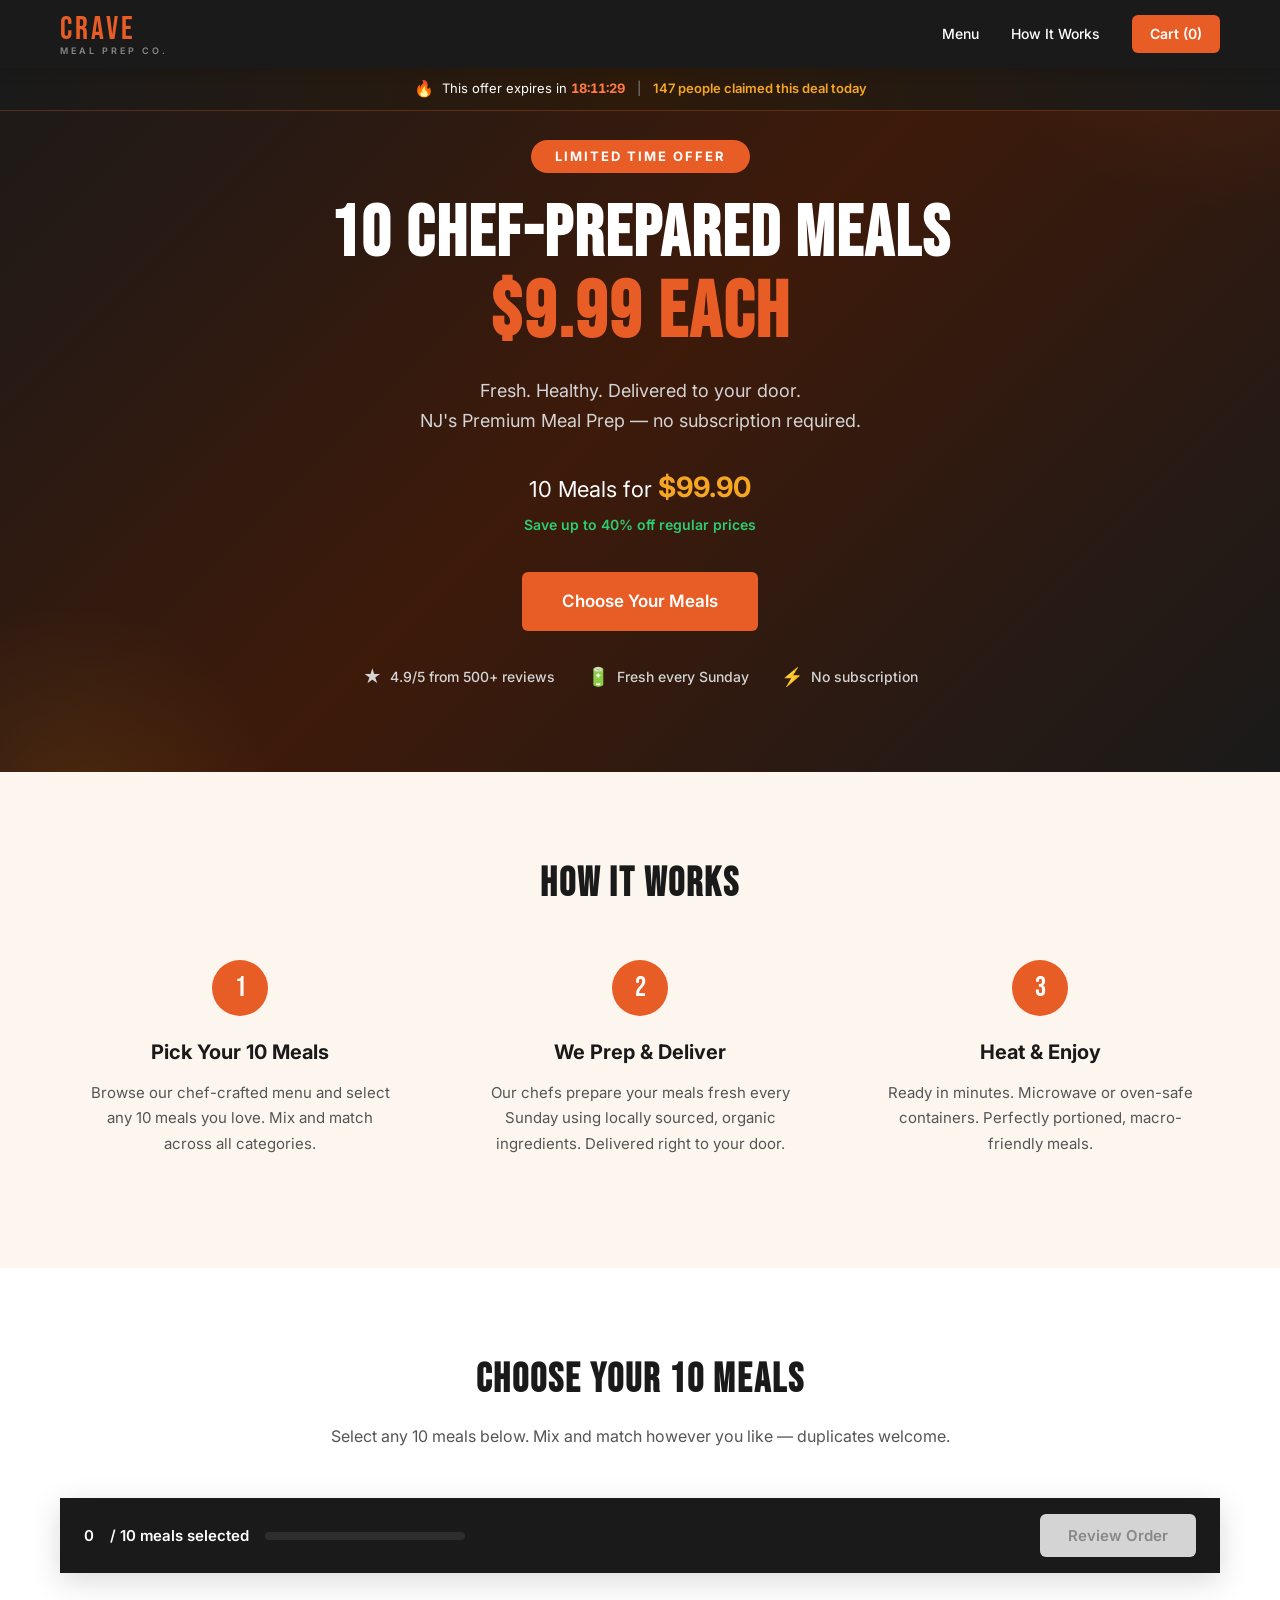
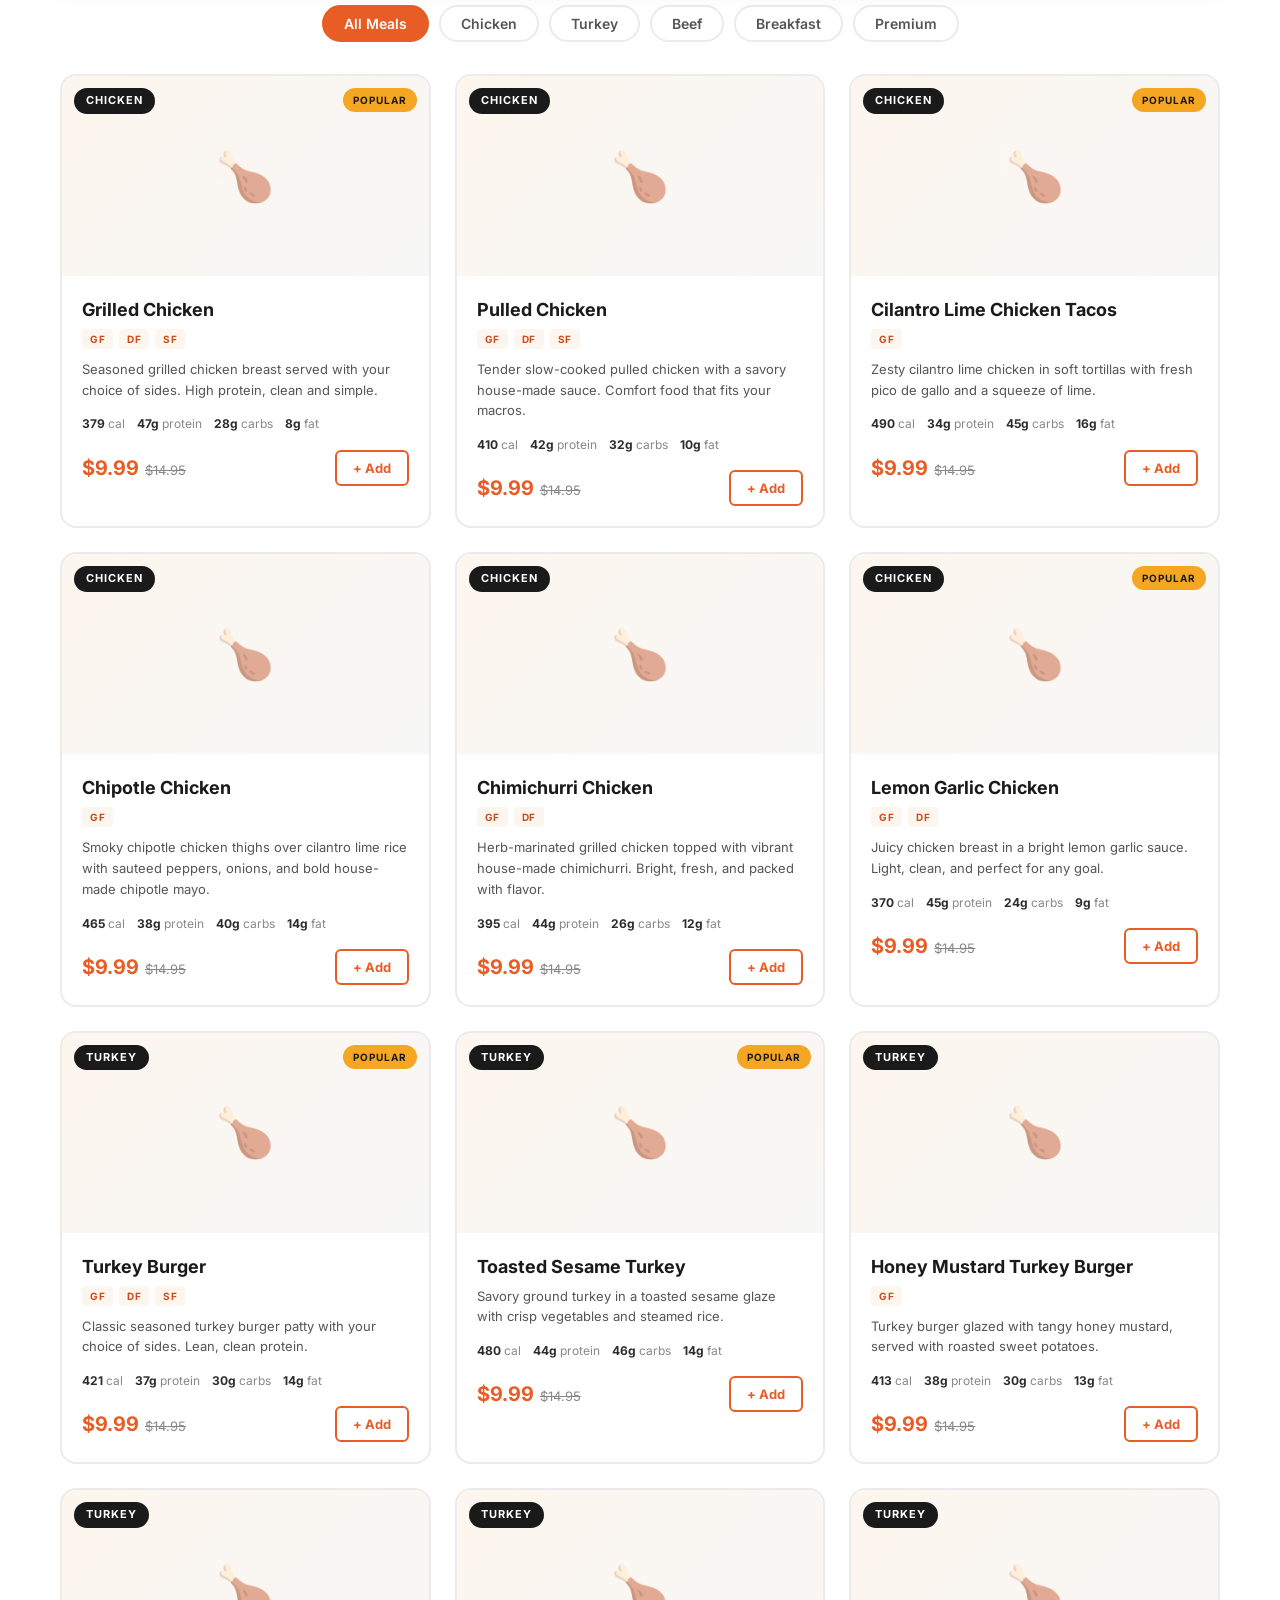
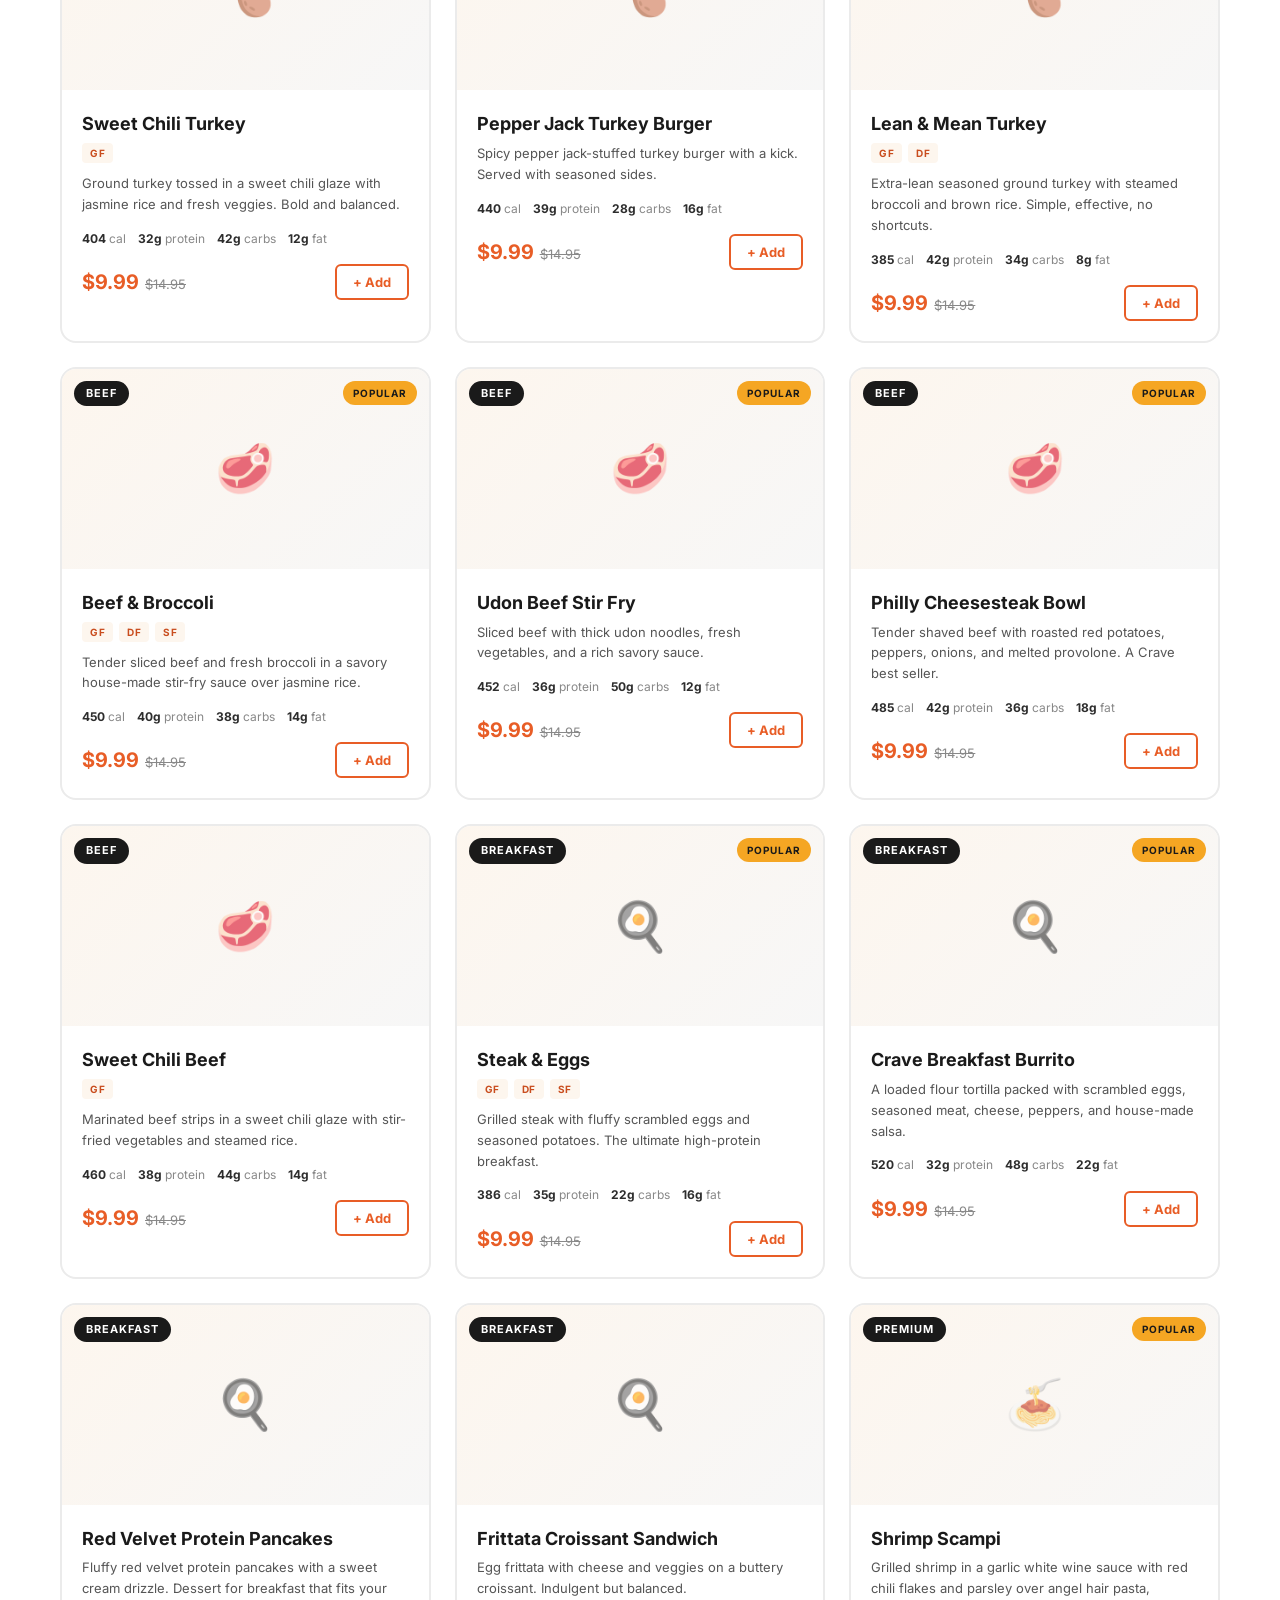
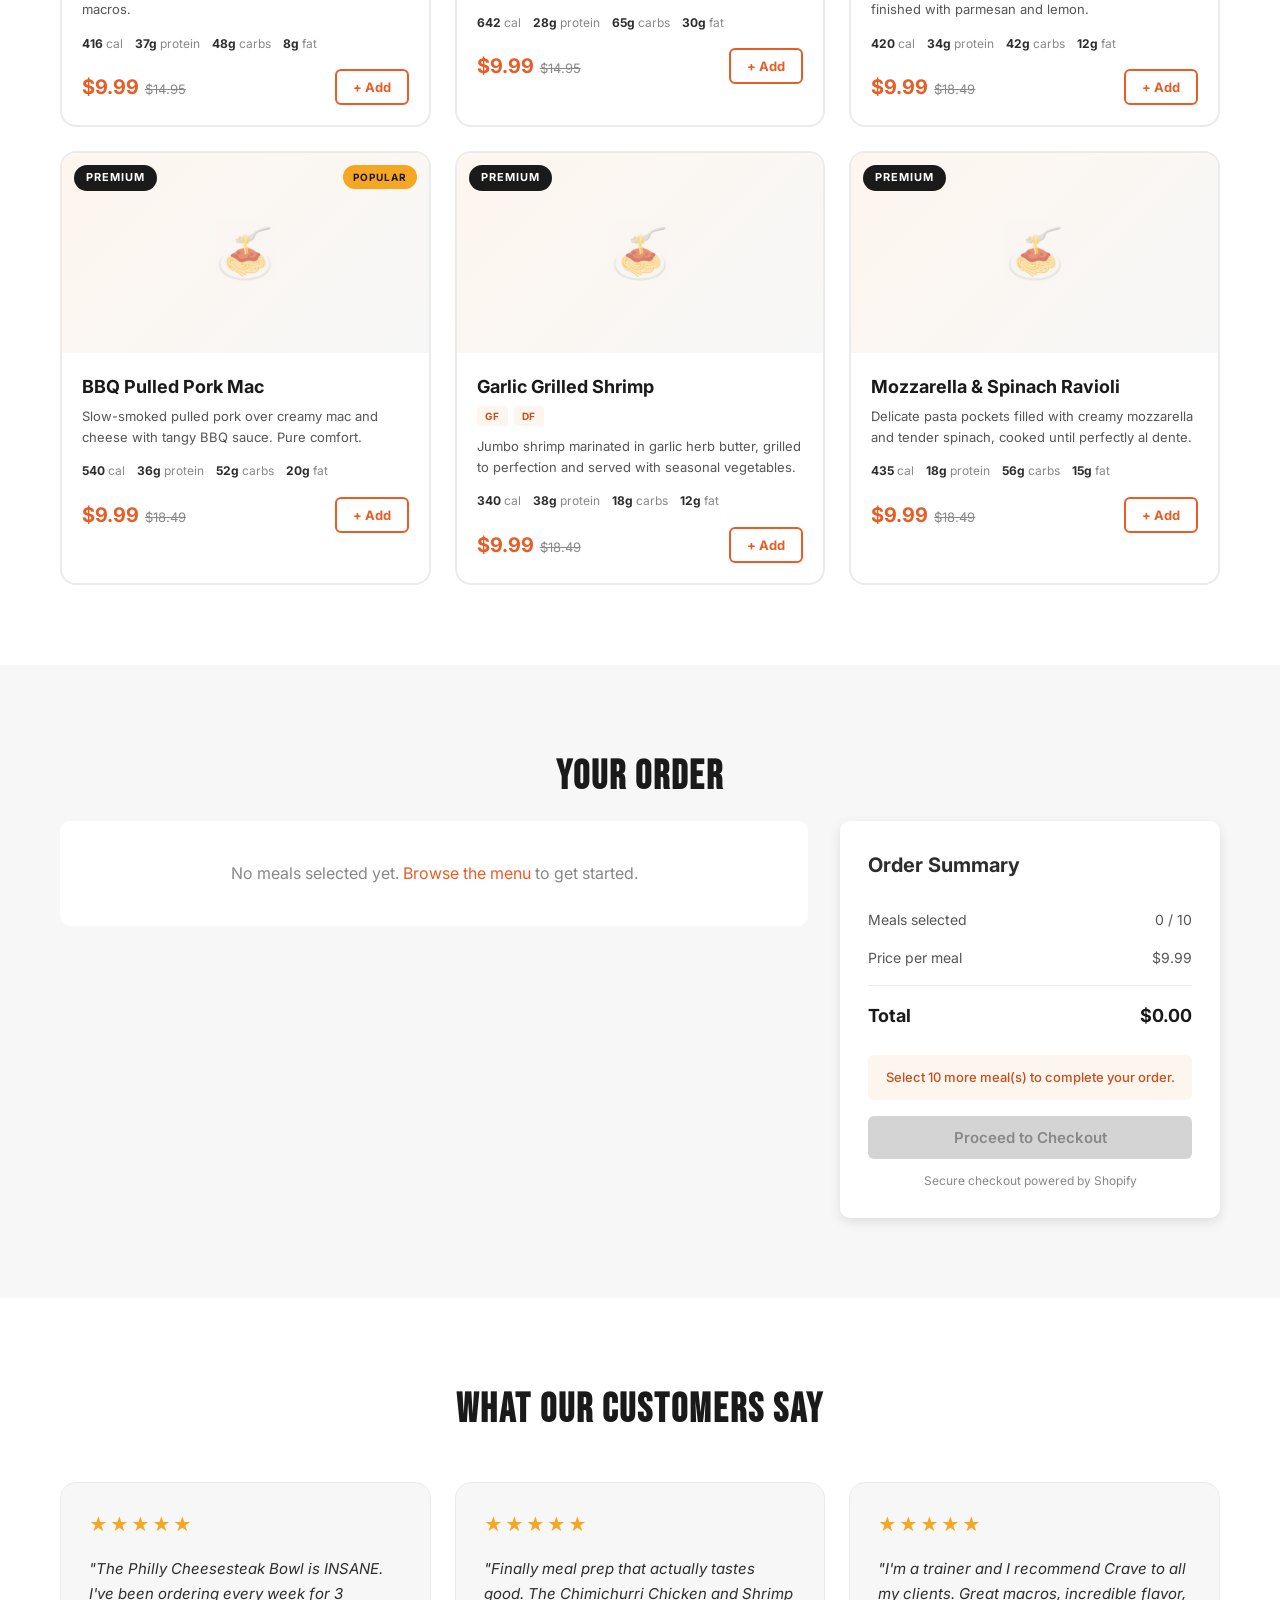
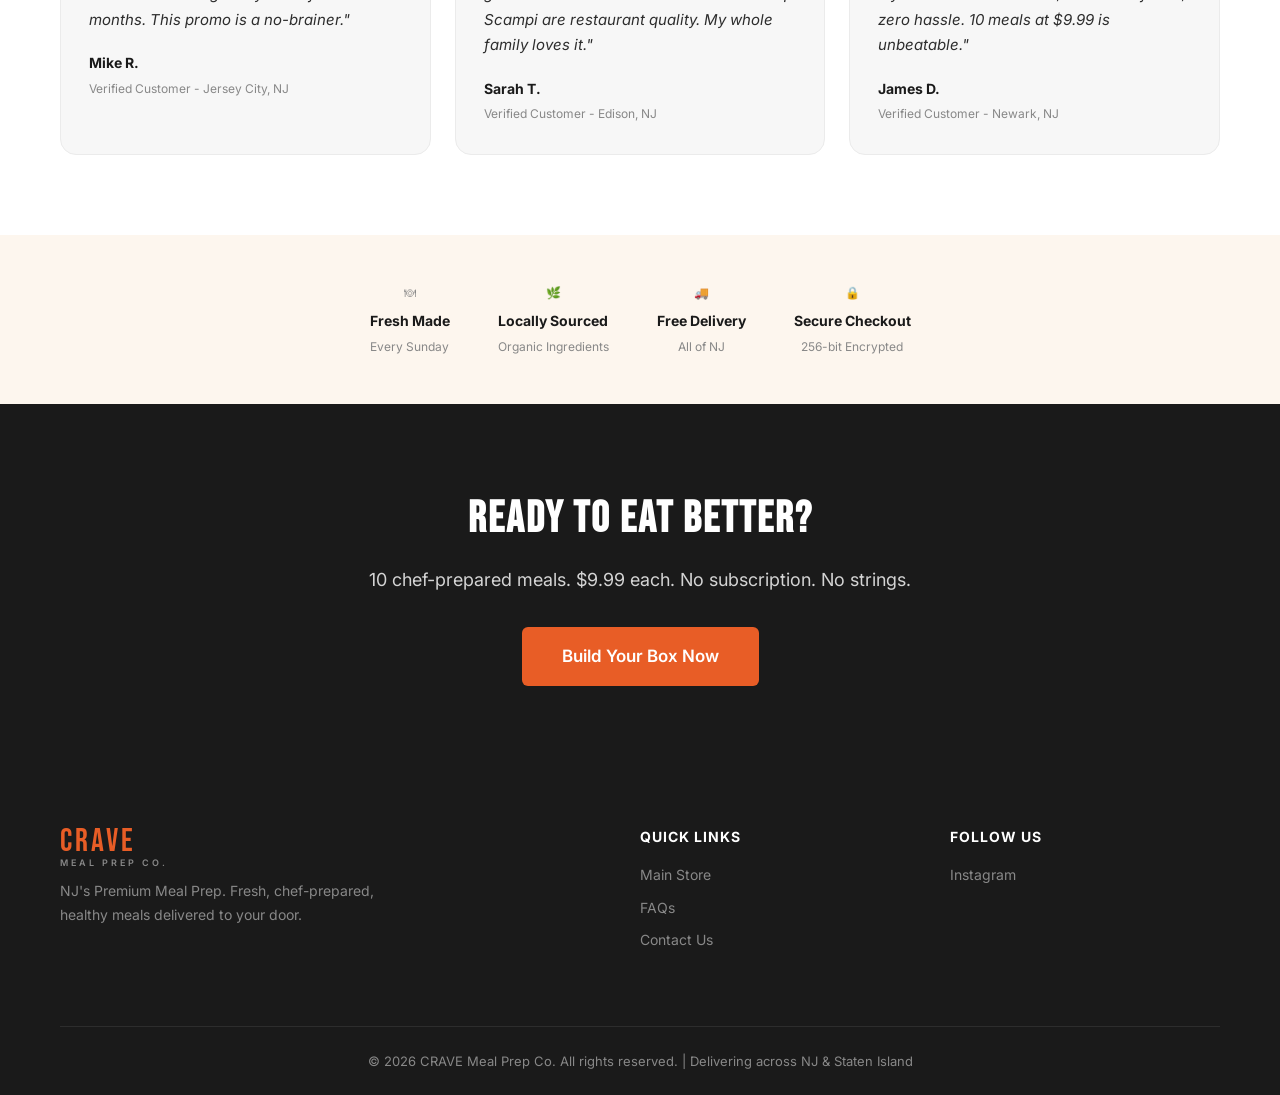
==== commit 28fe2226: "Deploy promo landing page to GitHub Pages" ====
--- a/index.html
+++ b/index.html
@@ -411,4 +411,4 @@
   <script src="js/meals-data.js"></script>
   <script src="js/app.js"></script>
 </body>
-</html>
+</html>
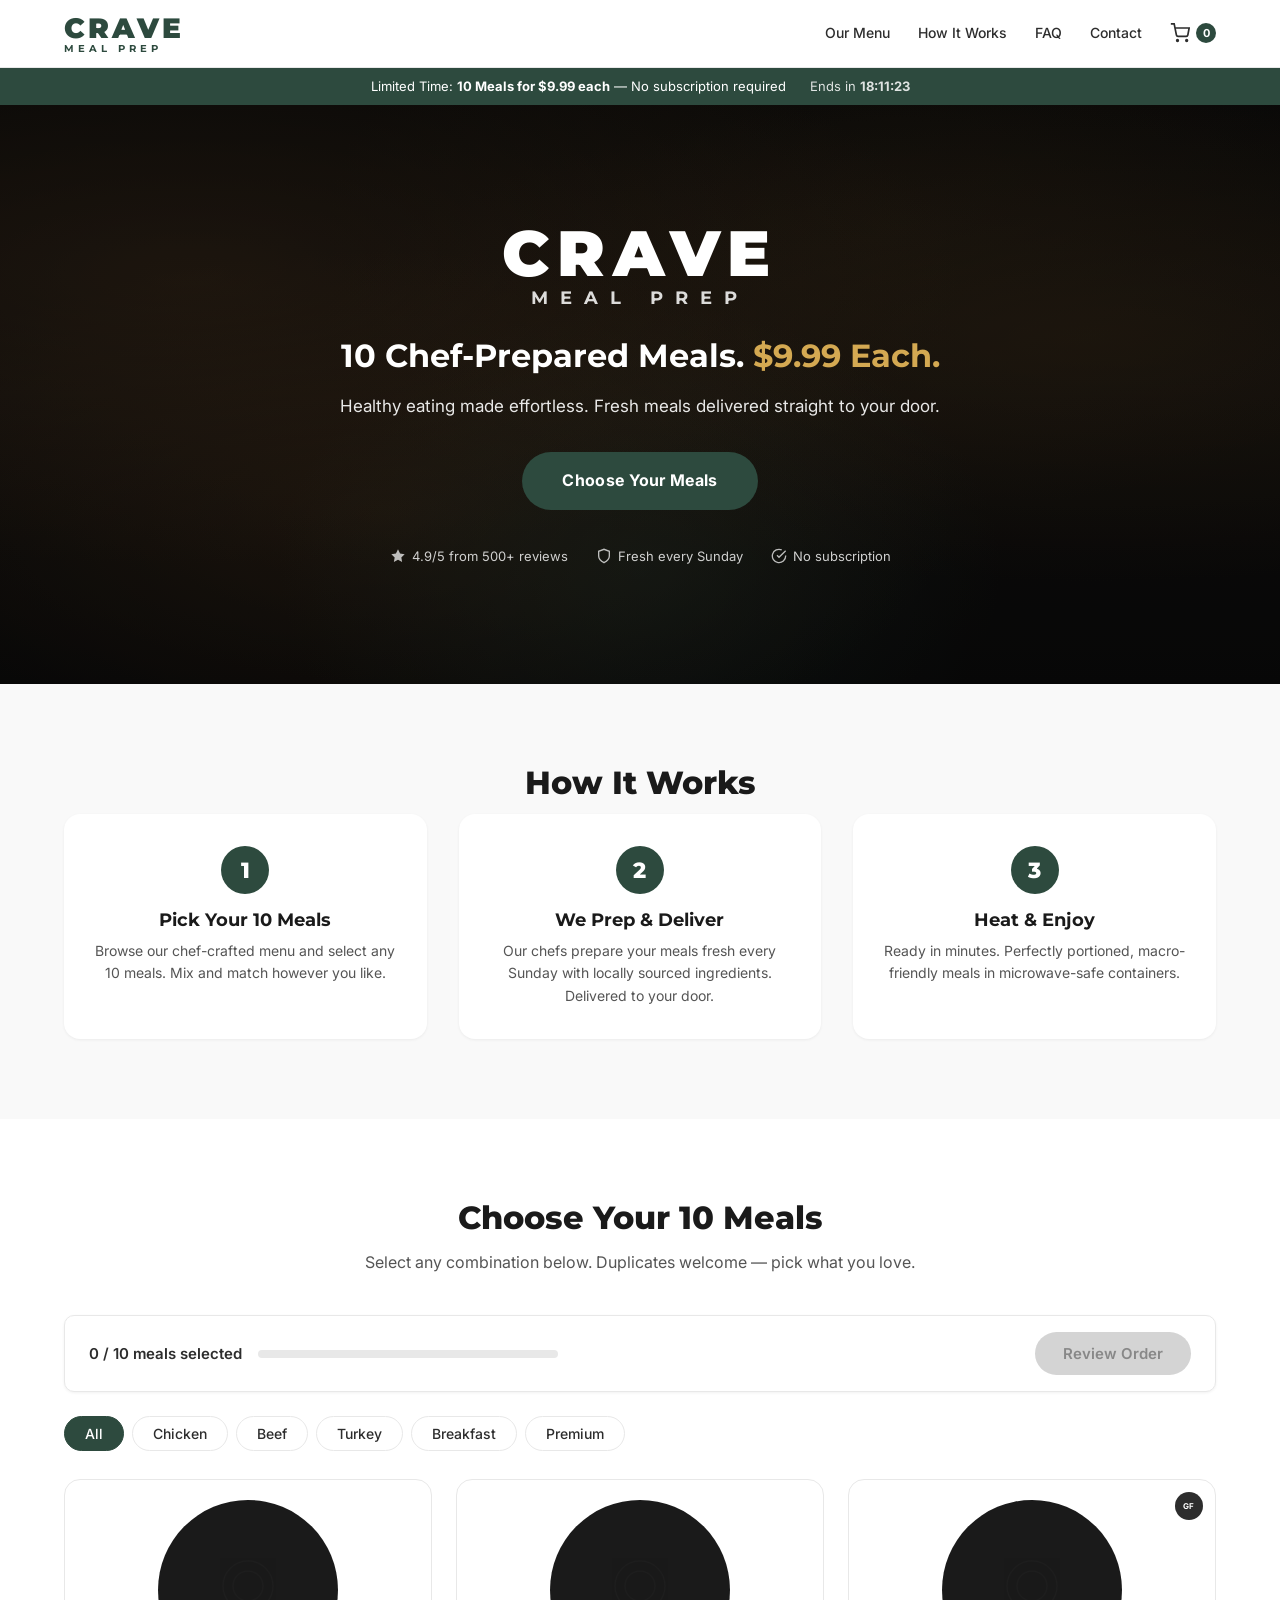
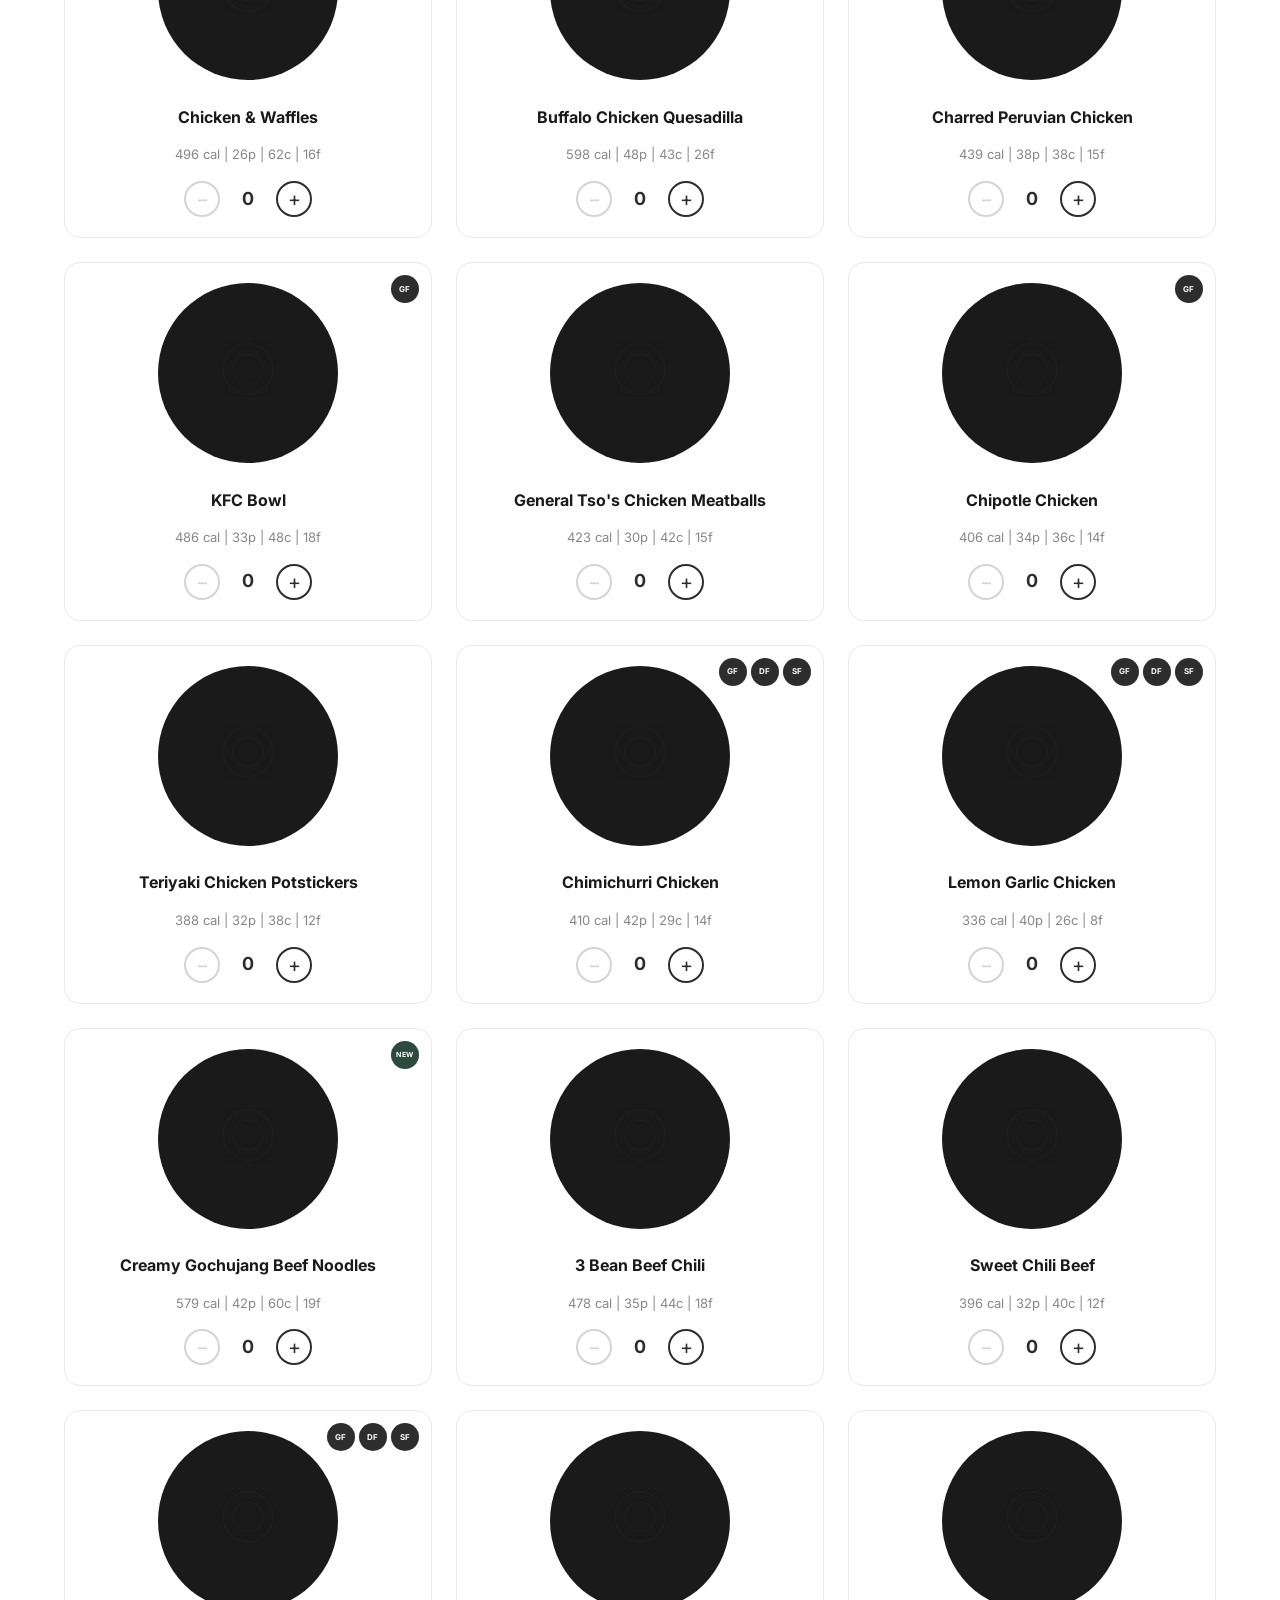
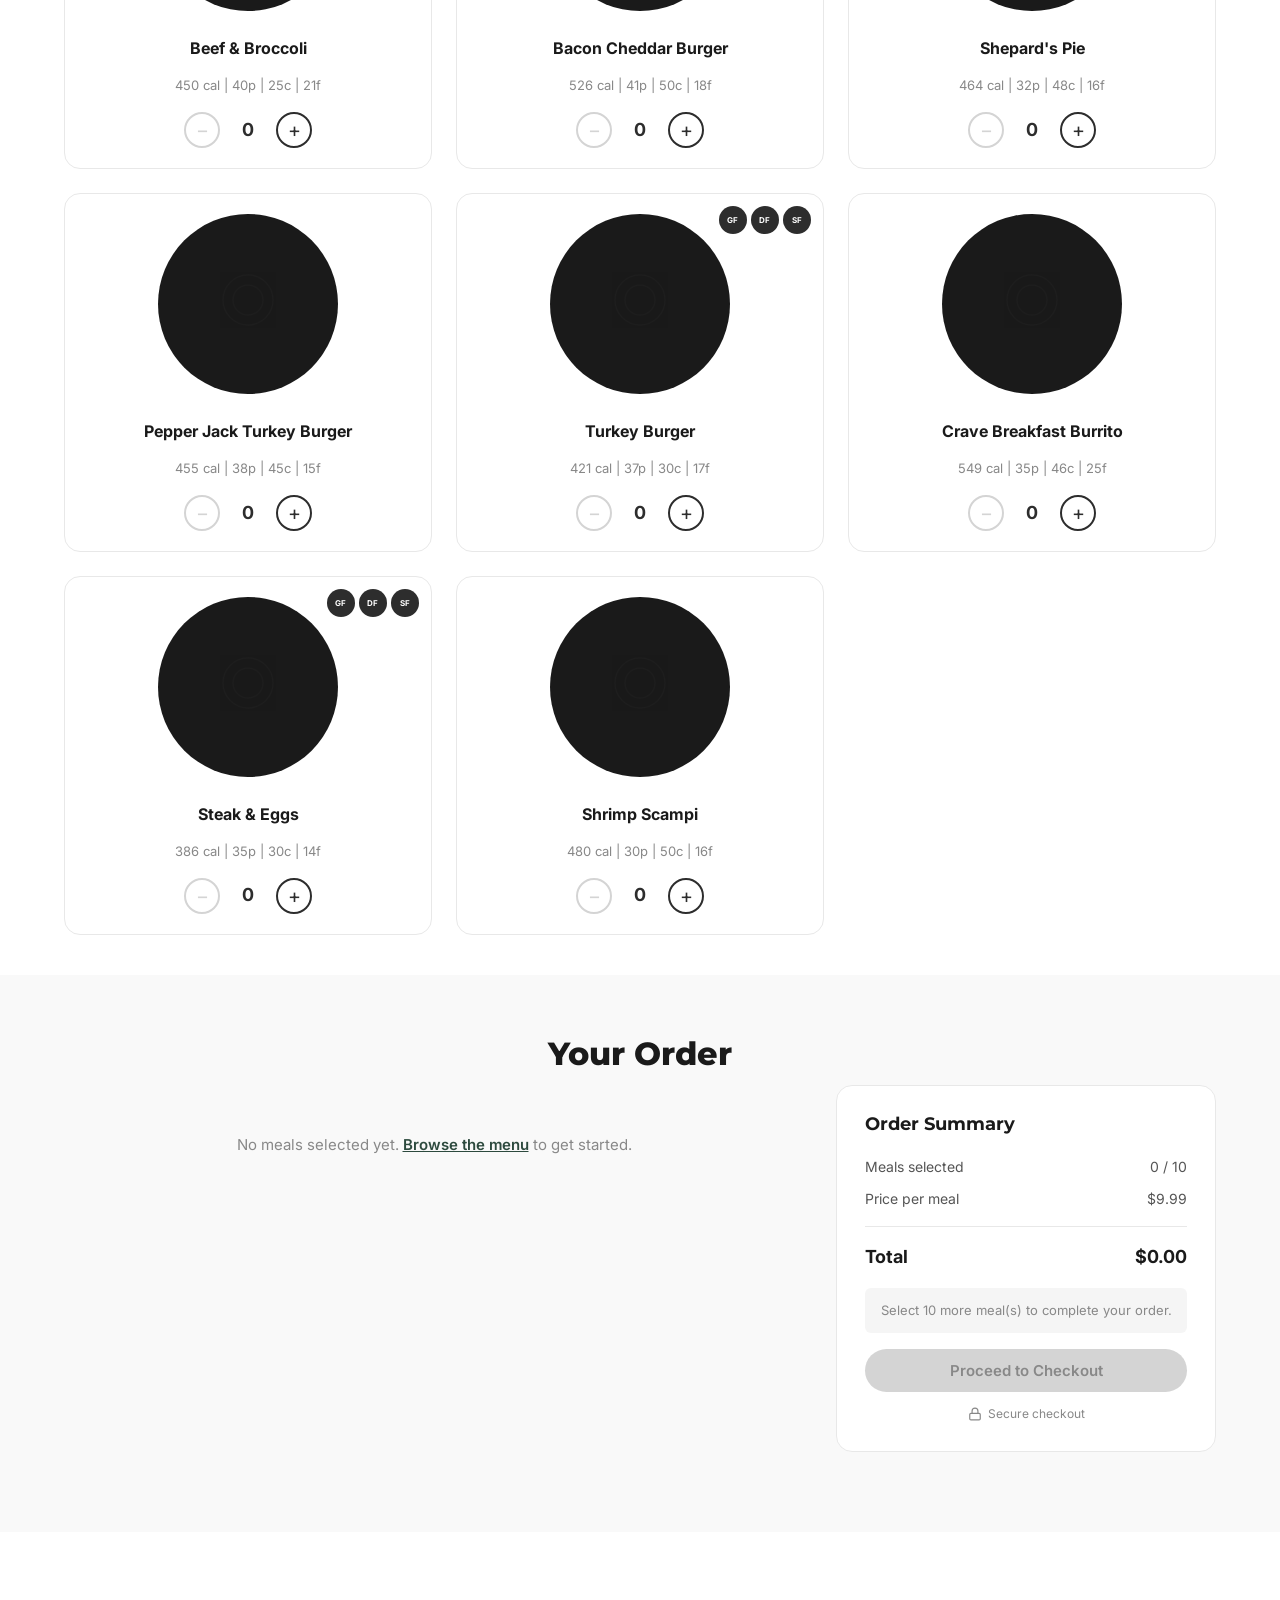
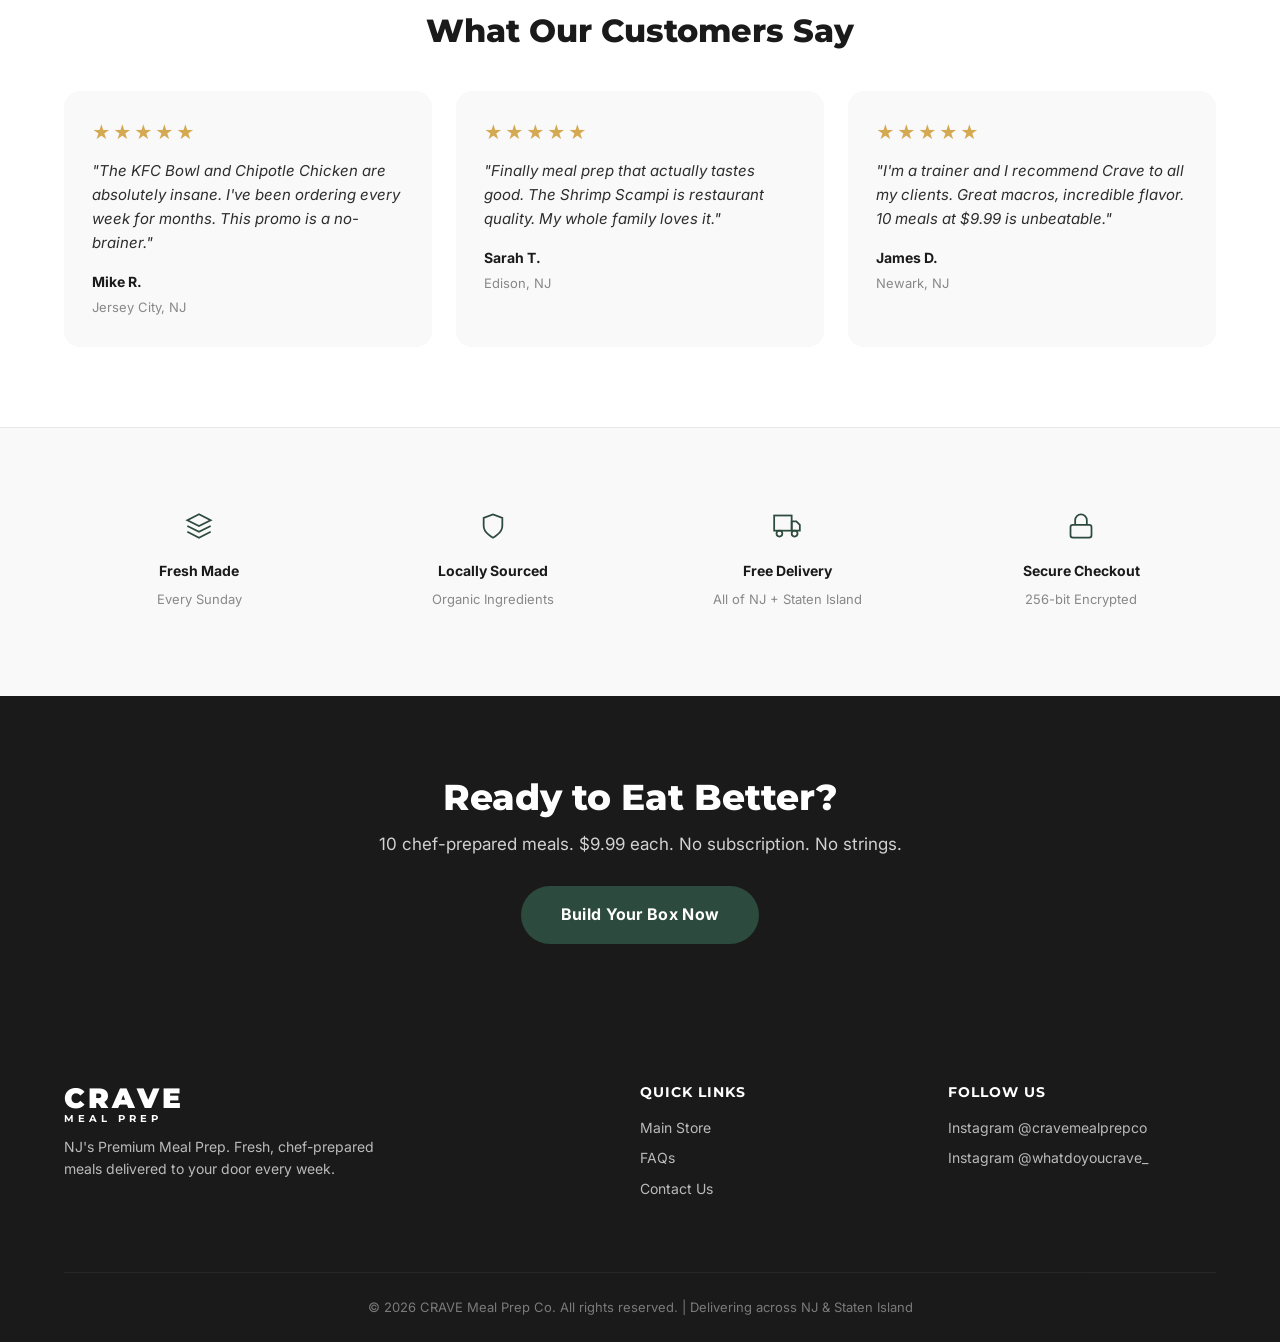
==== commit 75e4bdc3: "Complete redesign: match CRAVE branding, update to current menu - Changed color scheme from orange t" ====
--- a/index.html
+++ b/index.html
@@ -3,11 +3,11 @@
 <head>
   <meta charset="UTF-8">
   <meta name="viewport" content="width=device-width, initial-scale=1.0">
-  <title>CRAVE Meal Prep Co. | 10 Meals for $9.99 Each</title>
-  <meta name="description" content="Limited time promo: Get 10 chef-prepared meals for just $9.99 each. Fresh, healthy, delivered to your door in NJ.">
+  <title>CRAVE Meal Prep | 10 Meals for $9.99 Each — Limited Time</title>
+  <meta name="description" content="Get 10 chef-prepared meals for just $9.99 each. Fresh, healthy meal prep delivered to your door in NJ. No subscription required.">
   <link rel="preconnect" href="https://fonts.googleapis.com">
   <link rel="preconnect" href="https://fonts.gstatic.com" crossorigin>
-  <link href="https://fonts.googleapis.com/css2?family=Bebas+Neue&family=Inter:wght@400;500;600;700&display=swap" rel="stylesheet">
+  <link href="https://fonts.googleapis.com/css2?family=Montserrat:wght@400;500;600;700;800;900&family=Inter:wght@400;500;600;700&display=swap" rel="stylesheet">
   <link rel="stylesheet" href="css/styles.css">
 </head>
 <body>
@@ -15,15 +15,18 @@
   <!-- HEADER -->
   <header class="site-header">
     <div class="container header-inner">
-      <div class="logo">
+      <a href="#" class="logo">
         <span class="logo-text">CRAVE</span>
-        <span class="logo-sub">MEAL PREP CO.</span>
-      </div>
+        <span class="logo-sub">MEAL PREP</span>
+      </a>
       <nav class="header-nav">
-        <a href="#meals">Menu</a>
+        <a href="#meals">Our Menu</a>
         <a href="#how-it-works">How It Works</a>
+        <a href="https://cravemealprepco.com/pages/faqs" target="_blank" rel="noopener">FAQ</a>
+        <a href="mailto:cravemealsnj@gmail.com">Contact</a>
         <a href="#cart-section" class="cart-link">
-          Cart (<span id="cart-count">0</span>)
+          <svg width="20" height="20" viewBox="0 0 24 24" fill="none" stroke="currentColor" stroke-width="2"><circle cx="9" cy="21" r="1"/><circle cx="20" cy="21" r="1"/><path d="M1 1h4l2.68 13.39a2 2 0 0 0 2 1.61h9.72a2 2 0 0 0 2-1.61L23 6H6"/></svg>
+          <span id="cart-count">0</span>
         </a>
       </nav>
       <button class="mobile-menu-btn" aria-label="Toggle menu">
@@ -34,44 +37,44 @@
 
   <!-- MOBILE NAV -->
   <nav class="mobile-nav" id="mobileNav">
-    <a href="#meals">Menu</a>
+    <a href="#meals">Our Menu</a>
     <a href="#how-it-works">How It Works</a>
+    <a href="https://cravemealprepco.com/pages/faqs" target="_blank" rel="noopener">FAQ</a>
+    <a href="mailto:cravemealsnj@gmail.com">Contact</a>
     <a href="#cart-section">Cart (<span class="mobile-cart-count">0</span>)</a>
   </nav>
 
-  <!-- URGENCY BAR -->
-  <div class="urgency-bar" id="urgencyBar">
-    <div class="container urgency-inner">
-      <span class="urgency-flame">&#128293;</span>
-      <span class="urgency-text">This offer expires in <strong id="countdownTimer">--:--:--</strong></span>
-      <span class="urgency-divider">|</span>
-      <span class="urgency-claimed"><span id="claimedCount">147</span> people claimed this deal today</span>
+  <!-- PROMO BANNER -->
+  <div class="promo-banner" id="promoBanner">
+    <div class="container promo-banner-inner">
+      <span>Limited Time: <strong>10 Meals for $9.99 each</strong> — No subscription required</span>
+      <span class="promo-banner-timer">Ends in <strong id="countdownTimer">--:--:--</strong></span>
     </div>
   </div>
 
   <!-- HERO -->
   <section class="hero">
+    <div class="hero-bg"></div>
     <div class="hero-overlay"></div>
     <div class="container hero-content">
-      <div class="promo-badge">LIMITED TIME OFFER</div>
-      <h1>10 Chef-Prepared Meals<br><span class="highlight">$9.99 Each</span></h1>
-      <p class="hero-sub">Fresh. Healthy. Delivered to your door.<br>NJ's Premium Meal Prep — no subscription required.</p>
-      <div class="hero-price">
-        <span class="price-total">10 Meals for <strong>$99.90</strong></span>
-        <span class="price-savings">Save up to 40% off regular prices</span>
-      </div>
-      <a href="#meals" class="btn btn-primary btn-lg">Choose Your Meals</a>
+      <div class="hero-logo">
+        <span class="hero-logo-text">CRAVE</span>
+        <span class="hero-logo-sub">MEAL PREP</span>
+      </div>
+      <h1>10 Chef-Prepared Meals. <span class="highlight">$9.99 Each.</span></h1>
+      <p class="hero-sub">Healthy eating made effortless. Fresh meals delivered straight to your door.</p>
+      <a href="#meals" class="btn btn-cta">Choose Your Meals</a>
       <div class="hero-trust">
         <div class="trust-item">
-          <span class="trust-icon">&#9733;</span>
+          <svg width="16" height="16" viewBox="0 0 24 24" fill="currentColor"><path d="M12 2l3.09 6.26L22 9.27l-5 4.87 1.18 6.88L12 17.77l-6.18 3.25L7 14.14 2 9.27l6.91-1.01L12 2z"/></svg>
           <span>4.9/5 from 500+ reviews</span>
         </div>
         <div class="trust-item">
-          <span class="trust-icon">&#128267;</span>
+          <svg width="16" height="16" viewBox="0 0 24 24" fill="none" stroke="currentColor" stroke-width="2"><path d="M12 22s8-4 8-10V5l-8-3-8 3v7c0 6 8 10 8 10z"/></svg>
           <span>Fresh every Sunday</span>
         </div>
         <div class="trust-item">
-          <span class="trust-icon">&#9889;</span>
+          <svg width="16" height="16" viewBox="0 0 24 24" fill="none" stroke="currentColor" stroke-width="2"><path d="M22 11.08V12a10 10 0 1 1-5.93-9.14"/><polyline points="22 4 12 14.01 9 11.01"/></svg>
           <span>No subscription</span>
         </div>
       </div>
@@ -86,17 +89,17 @@
         <div class="step">
           <div class="step-number">1</div>
           <h3>Pick Your 10 Meals</h3>
-          <p>Browse our chef-crafted menu and select any 10 meals you love. Mix and match across all categories.</p>
+          <p>Browse our chef-crafted menu and select any 10 meals. Mix and match however you like.</p>
         </div>
         <div class="step">
           <div class="step-number">2</div>
           <h3>We Prep & Deliver</h3>
-          <p>Our chefs prepare your meals fresh every Sunday using locally sourced, organic ingredients. Delivered right to your door.</p>
+          <p>Our chefs prepare your meals fresh every Sunday with locally sourced ingredients. Delivered to your door.</p>
         </div>
         <div class="step">
           <div class="step-number">3</div>
           <h3>Heat & Enjoy</h3>
-          <p>Ready in minutes. Microwave or oven-safe containers. Perfectly portioned, macro-friendly meals.</p>
+          <p>Ready in minutes. Perfectly portioned, macro-friendly meals in microwave-safe containers.</p>
         </div>
       </div>
     </div>
@@ -106,11 +109,11 @@
   <section class="meals-section" id="meals">
     <div class="container">
       <h2 class="section-title">Choose Your 10 Meals</h2>
-      <p class="section-sub">Select any 10 meals below. Mix and match however you like — duplicates welcome.</p>
+      <p class="section-sub">Select any combination below. Duplicates welcome — pick what you love.</p>
 
       <div class="selection-bar" id="selectionBar">
         <div class="selection-progress">
-          <span id="selectedCount">0</span> / 10 meals selected
+          <span class="selection-count"><span id="selectedCount">0</span> / 10 meals selected</span>
           <div class="progress-bar">
             <div class="progress-fill" id="progressFill"></div>
           </div>
@@ -120,18 +123,16 @@
 
       <!-- Category Filters -->
       <div class="category-filters">
-        <button class="filter-btn active" data-category="all">All Meals</button>
+        <button class="filter-btn active" data-category="all">All</button>
         <button class="filter-btn" data-category="chicken">Chicken</button>
+        <button class="filter-btn" data-category="beef">Beef</button>
         <button class="filter-btn" data-category="turkey">Turkey</button>
-        <button class="filter-btn" data-category="beef">Beef</button>
         <button class="filter-btn" data-category="breakfast">Breakfast</button>
         <button class="filter-btn" data-category="premium">Premium</button>
       </div>
 
       <!-- Meals Grid -->
-      <div class="meals-grid" id="mealsGrid">
-        <!-- Populated by JS -->
-      </div>
+      <div class="meals-grid" id="mealsGrid"></div>
     </div>
   </section>
 
@@ -139,14 +140,12 @@
   <section class="cart-section" id="cart-section">
     <div class="container">
       <h2 class="section-title">Your Order</h2>
-
       <div class="cart-layout">
         <div class="cart-items" id="cartItems">
           <div class="cart-empty" id="cartEmpty">
             <p>No meals selected yet. <a href="#meals">Browse the menu</a> to get started.</p>
           </div>
         </div>
-
         <div class="cart-summary" id="cartSummary">
           <div class="summary-card">
             <h3>Order Summary</h3>
@@ -169,7 +168,10 @@
             <button class="btn btn-primary btn-block" id="checkoutBtn" disabled>
               Proceed to Checkout
             </button>
-            <p class="checkout-secure">Secure checkout powered by Shopify</p>
+            <p class="checkout-secure">
+              <svg width="14" height="14" viewBox="0 0 24 24" fill="none" stroke="currentColor" stroke-width="2"><rect x="3" y="11" width="18" height="11" rx="2" ry="2"/><path d="M7 11V7a5 5 0 0 1 10 0v4"/></svg>
+              Secure checkout
+            </p>
           </div>
         </div>
       </div>
@@ -224,7 +226,7 @@
               <select id="state" name="state" required>
                 <option value="">Select</option>
                 <option value="NJ" selected>New Jersey</option>
-                <option value="NY">New York</option>
+                <option value="NY">New York (Staten Island)</option>
               </select>
             </div>
             <div class="form-group">
@@ -242,7 +244,7 @@
           </div>
           <div class="form-group">
             <label for="notes">Special Instructions</label>
-            <textarea id="notes" name="notes" rows="3" placeholder="Allergies, delivery instructions, etc."></textarea>
+            <textarea id="notes" name="notes" rows="3" placeholder="Allergies, gate codes, delivery instructions..."></textarea>
           </div>
         </div>
 
@@ -282,7 +284,9 @@
   <!-- ORDER CONFIRMATION -->
   <div class="modal-overlay" id="confirmationModal">
     <div class="modal confirmation-modal">
-      <div class="confirmation-icon">&#10003;</div>
+      <div class="confirmation-icon">
+        <svg width="48" height="48" viewBox="0 0 24 24" fill="none" stroke="#2d4a3e" stroke-width="2"><path d="M22 11.08V12a10 10 0 1 1-5.93-9.14"/><polyline points="22 4 12 14.01 9 11.01"/></svg>
+      </div>
       <h2>Order Confirmed!</h2>
       <p class="confirmation-order-id">Order #<span id="orderId"></span></p>
       <p>Thank you for your order! We'll send a confirmation email with your meal selections and delivery details.</p>
@@ -296,38 +300,38 @@
           <span>$99.90</span>
         </div>
       </div>
-      <p class="confirmation-note">Your meals will be prepared fresh and delivered on your selected date. Questions? Email us at <strong>info@cravemealprepco.com</strong></p>
+      <p class="confirmation-note">Your meals will be prepared fresh and delivered on your selected date. Questions? Email <strong>cravemealsnj@gmail.com</strong></p>
       <button class="btn btn-primary btn-block" onclick="location.reload()">Start New Order</button>
     </div>
   </div>
 
-  <!-- SOCIAL PROOF / TESTIMONIALS -->
+  <!-- TESTIMONIALS -->
   <section class="testimonials" id="reviews">
     <div class="container">
       <h2 class="section-title">What Our Customers Say</h2>
       <div class="testimonials-grid">
         <div class="testimonial-card">
           <div class="stars">&#9733;&#9733;&#9733;&#9733;&#9733;</div>
-          <p>"The Philly Cheesesteak Bowl is INSANE. I've been ordering every week for 3 months. This promo is a no-brainer."</p>
+          <p>"The KFC Bowl and Chipotle Chicken are absolutely insane. I've been ordering every week for months. This promo is a no-brainer."</p>
           <div class="testimonial-author">
             <strong>Mike R.</strong>
-            <span>Verified Customer - Jersey City, NJ</span>
+            <span>Jersey City, NJ</span>
           </div>
         </div>
         <div class="testimonial-card">
           <div class="stars">&#9733;&#9733;&#9733;&#9733;&#9733;</div>
-          <p>"Finally meal prep that actually tastes good. The Chimichurri Chicken and Shrimp Scampi are restaurant quality. My whole family loves it."</p>
+          <p>"Finally meal prep that actually tastes good. The Shrimp Scampi is restaurant quality. My whole family loves it."</p>
           <div class="testimonial-author">
             <strong>Sarah T.</strong>
-            <span>Verified Customer - Edison, NJ</span>
+            <span>Edison, NJ</span>
           </div>
         </div>
         <div class="testimonial-card">
           <div class="stars">&#9733;&#9733;&#9733;&#9733;&#9733;</div>
-          <p>"I'm a trainer and I recommend Crave to all my clients. Great macros, incredible flavor, zero hassle. 10 meals at $9.99 is unbeatable."</p>
+          <p>"I'm a trainer and I recommend Crave to all my clients. Great macros, incredible flavor. 10 meals at $9.99 is unbeatable."</p>
           <div class="testimonial-author">
             <strong>James D.</strong>
-            <span>Verified Customer - Newark, NJ</span>
+            <span>Newark, NJ</span>
           </div>
         </div>
       </div>
@@ -339,22 +343,22 @@
     <div class="container">
       <div class="trust-badges">
         <div class="trust-badge">
-          <span class="badge-icon">&#127869;</span>
+          <svg width="28" height="28" viewBox="0 0 24 24" fill="none" stroke="currentColor" stroke-width="1.5"><path d="M12 2L2 7l10 5 10-5-10-5z"/><path d="M2 17l10 5 10-5"/><path d="M2 12l10 5 10-5"/></svg>
           <strong>Fresh Made</strong>
           <span>Every Sunday</span>
         </div>
         <div class="trust-badge">
-          <span class="badge-icon">&#127807;</span>
+          <svg width="28" height="28" viewBox="0 0 24 24" fill="none" stroke="currentColor" stroke-width="1.5"><path d="M12 22s8-4 8-10V5l-8-3-8 3v7c0 6 8 10 8 10z"/></svg>
           <strong>Locally Sourced</strong>
           <span>Organic Ingredients</span>
         </div>
         <div class="trust-badge">
-          <span class="badge-icon">&#128666;</span>
+          <svg width="28" height="28" viewBox="0 0 24 24" fill="none" stroke="currentColor" stroke-width="1.5"><rect x="1" y="3" width="15" height="13"/><polygon points="16 8 20 8 23 11 23 16 16 16 16 8"/><circle cx="5.5" cy="18.5" r="2.5"/><circle cx="18.5" cy="18.5" r="2.5"/></svg>
           <strong>Free Delivery</strong>
-          <span>All of NJ</span>
+          <span>All of NJ + Staten Island</span>
         </div>
         <div class="trust-badge">
-          <span class="badge-icon">&#128274;</span>
+          <svg width="28" height="28" viewBox="0 0 24 24" fill="none" stroke="currentColor" stroke-width="1.5"><rect x="3" y="11" width="18" height="11" rx="2" ry="2"/><path d="M7 11V7a5 5 0 0 1 10 0v4"/></svg>
           <strong>Secure Checkout</strong>
           <span>256-bit Encrypted</span>
         </div>
@@ -367,7 +371,7 @@
     <div class="container">
       <h2>Ready to Eat Better?</h2>
       <p>10 chef-prepared meals. $9.99 each. No subscription. No strings.</p>
-      <a href="#meals" class="btn btn-primary btn-lg">Build Your Box Now</a>
+      <a href="#meals" class="btn btn-cta">Build Your Box Now</a>
     </div>
   </section>
 
@@ -386,21 +390,22 @@
   <footer class="site-footer">
     <div class="container footer-inner">
       <div class="footer-brand">
-        <div class="logo">
+        <div class="logo footer-logo">
           <span class="logo-text">CRAVE</span>
-          <span class="logo-sub">MEAL PREP CO.</span>
-        </div>
-        <p>NJ's Premium Meal Prep. Fresh, chef-prepared, healthy meals delivered to your door.</p>
+          <span class="logo-sub">MEAL PREP</span>
+        </div>
+        <p>NJ's Premium Meal Prep. Fresh, chef-prepared meals delivered to your door every week.</p>
       </div>
       <div class="footer-links">
         <h4>Quick Links</h4>
         <a href="https://cravemealprepco.com" target="_blank" rel="noopener">Main Store</a>
         <a href="https://cravemealprepco.com/pages/faqs" target="_blank" rel="noopener">FAQs</a>
-        <a href="mailto:info@cravemealprepco.com">Contact Us</a>
+        <a href="mailto:cravemealsnj@gmail.com">Contact Us</a>
       </div>
       <div class="footer-social">
         <h4>Follow Us</h4>
-        <a href="https://www.instagram.com/cravemealprepco/" target="_blank" rel="noopener">Instagram</a>
+        <a href="https://www.instagram.com/cravemealprepco/" target="_blank" rel="noopener">Instagram @cravemealprepco</a>
+        <a href="https://www.instagram.com/whatdoyoucrave_/" target="_blank" rel="noopener">Instagram @whatdoyoucrave_</a>
       </div>
       <div class="footer-bottom">
         <p>&copy; 2026 CRAVE Meal Prep Co. All rights reserved. | Delivering across NJ & Staten Island</p>
@@ -411,4 +416,4 @@
   <script src="js/meals-data.js"></script>
   <script src="js/app.js"></script>
 </body>
-</html>+</html>
--- a/css/styles.css
+++ b/css/styles.css
@@ -1,154 +1,123 @@
-/* ============================================================
-   CRAVE MEAL PREP CO. — Promo Subdomain Styles
-   ============================================================ */
-
-/* ─── RESET & BASE ─────────────────────────────────────────── */
-*, *::before, *::after {
-  box-sizing: border-box;
-  margin: 0;
-  padding: 0;
-}
+/* ═══════════════════════════════════════════════════════════
+   CRAVE Meal Prep Co. — Promo Landing Page Styles
+   Brand: Dark green + white, clean premium aesthetic
+   ═══════════════════════════════════════════════════════════ */
 
 :root {
+  --crave-green: #2d4a3e;
+  --crave-green-dark: #1e3429;
+  --crave-green-light: #3d5f50;
   --crave-black: #1a1a1a;
   --crave-dark: #2d2d2d;
-  --crave-orange: #e85d26;
-  --crave-orange-dark: #c94d1e;
-  --crave-orange-light: #ff7a45;
-  --crave-gold: #f5a623;
-  --crave-cream: #fdf6ee;
   --crave-white: #ffffff;
-  --crave-gray-100: #f7f7f7;
-  --crave-gray-200: #ebebeb;
+  --crave-off-white: #f9f9f9;
+  --crave-gray-100: #f5f5f5;
+  --crave-gray-200: #e8e8e8;
   --crave-gray-300: #d4d4d4;
   --crave-gray-500: #888888;
   --crave-gray-700: #555555;
-  --crave-green: #2ecc71;
+  --crave-success: #2ecc71;
   --crave-red: #e74c3c;
-
-  --font-display: 'Bebas Neue', sans-serif;
+  --crave-gold: #d4a952;
+
+  --font-display: 'Montserrat', sans-serif;
   --font-body: 'Inter', -apple-system, BlinkMacSystemFont, sans-serif;
 
   --radius-sm: 6px;
   --radius-md: 10px;
   --radius-lg: 16px;
-  --shadow-sm: 0 1px 3px rgba(0,0,0,.08);
-  --shadow-md: 0 4px 12px rgba(0,0,0,.1);
-  --shadow-lg: 0 8px 30px rgba(0,0,0,.15);
-  --transition: .2s ease;
-}
-
-html {
-  scroll-behavior: smooth;
-}
+  --radius-full: 50%;
+
+  --shadow-sm: 0 1px 3px rgba(0,0,0,0.06);
+  --shadow-md: 0 4px 12px rgba(0,0,0,0.08);
+  --shadow-lg: 0 8px 30px rgba(0,0,0,0.12);
+
+  --header-height: 68px;
+}
+
+/* ─── RESET ─────────────────────────────────────────────── */
+*, *::before, *::after { box-sizing: border-box; margin: 0; padding: 0; }
+
+html { scroll-behavior: smooth; -webkit-text-size-adjust: 100%; }
 
 body {
   font-family: var(--font-body);
+  font-size: 16px;
+  line-height: 1.6;
   color: var(--crave-dark);
   background: var(--crave-white);
-  line-height: 1.6;
   -webkit-font-smoothing: antialiased;
 }
+
+img { max-width: 100%; height: auto; display: block; }
+a { color: inherit; text-decoration: none; }
+button { cursor: pointer; font-family: inherit; }
+h1, h2, h3, h4, h5, h6 { font-family: var(--font-display); line-height: 1.2; }
 
 .container {
   max-width: 1200px;
   margin: 0 auto;
-  padding: 0 20px;
-}
-
-img {
-  max-width: 100%;
-  display: block;
-}
-
-a {
-  color: var(--crave-orange);
-  text-decoration: none;
-}
-
-a:hover {
-  color: var(--crave-orange-dark);
-}
-
-/* ─── BUTTONS ──────────────────────────────────────────────── */
+  padding: 0 24px;
+}
+
+/* ─── BUTTONS ───────────────────────────────────────────── */
 .btn {
   display: inline-flex;
   align-items: center;
   justify-content: center;
   gap: 8px;
+  font-family: var(--font-body);
+  font-weight: 600;
+  font-size: 15px;
+  border: none;
+  border-radius: 50px;
   padding: 12px 28px;
-  border: none;
-  border-radius: var(--radius-sm);
-  font-family: var(--font-body);
-  font-size: 15px;
-  font-weight: 600;
-  cursor: pointer;
-  transition: var(--transition);
-  text-decoration: none;
+  transition: all 0.25s ease;
+  white-space: nowrap;
 }
 
 .btn-primary {
-  background: var(--crave-orange);
-  color: var(--crave-white);
-}
-
-.btn-primary:hover {
-  background: var(--crave-orange-dark);
-  color: var(--crave-white);
-  transform: translateY(-1px);
-  box-shadow: var(--shadow-md);
-}
-
+  background: var(--crave-green);
+  color: var(--crave-white);
+}
+.btn-primary:hover { background: var(--crave-green-dark); }
 .btn-primary:disabled {
   background: var(--crave-gray-300);
   color: var(--crave-gray-500);
   cursor: not-allowed;
-  transform: none;
-  box-shadow: none;
-}
-
-.btn-outline {
-  background: transparent;
-  color: var(--crave-orange);
-  border: 2px solid var(--crave-orange);
-}
-
-.btn-outline:hover {
-  background: var(--crave-orange);
-  color: var(--crave-white);
-}
-
-.btn-sm {
-  padding: 6px 14px;
-  font-size: 13px;
-}
-
-.btn-lg {
+}
+
+.btn-cta {
+  background: var(--crave-green);
+  color: var(--crave-white);
+  font-size: 16px;
   padding: 16px 40px;
-  font-size: 17px;
-}
-
-.btn-block {
-  width: 100%;
-}
-
-/* ─── HEADER ───────────────────────────────────────────────── */
+  font-weight: 700;
+  letter-spacing: 0.3px;
+}
+.btn-cta:hover { background: var(--crave-green-light); transform: translateY(-1px); }
+
+.btn-block { width: 100%; }
+.btn-lg { padding: 16px 32px; font-size: 16px; }
+.btn-sm { padding: 10px 20px; font-size: 14px; }
+
+/* ─── HEADER ────────────────────────────────────────────── */
 .site-header {
   position: fixed;
   top: 0;
   left: 0;
   right: 0;
-  z-index: 100;
-  background: var(--crave-black);
-  padding: 0 0;
-  box-shadow: var(--shadow-md);
+  z-index: 1000;
+  background: var(--crave-white);
+  border-bottom: 1px solid var(--crave-gray-200);
+  height: var(--header-height);
 }
 
 .header-inner {
   display: flex;
   align-items: center;
   justify-content: space-between;
-  height: 68px;
+  height: 100%;
 }
 
 .logo {
@@ -159,47 +128,57 @@
 
 .logo-text {
   font-family: var(--font-display);
-  font-size: 32px;
-  color: var(--crave-orange);
+  font-size: 28px;
+  font-weight: 900;
+  color: var(--crave-green);
   letter-spacing: 3px;
+  line-height: 1;
 }
 
 .logo-sub {
-  font-size: 9px;
-  letter-spacing: 3px;
-  color: var(--crave-gray-500);
-  text-transform: uppercase;
-  font-weight: 600;
+  font-family: var(--font-display);
+  font-size: 10px;
+  font-weight: 700;
+  color: var(--crave-green);
+  letter-spacing: 4px;
+  line-height: 1;
+  margin-top: 2px;
 }
 
 .header-nav {
   display: flex;
   align-items: center;
-  gap: 32px;
+  gap: 28px;
 }
 
 .header-nav a {
-  color: var(--crave-white);
   font-size: 14px;
   font-weight: 500;
-  text-decoration: none;
-  transition: var(--transition);
-}
-
-.header-nav a:hover {
-  color: var(--crave-orange);
-}
+  color: var(--crave-dark);
+  transition: color 0.2s;
+}
+.header-nav a:hover { color: var(--crave-green); }
 
 .cart-link {
-  background: var(--crave-orange);
-  padding: 8px 18px !important;
-  border-radius: var(--radius-sm);
-  font-weight: 600 !important;
-}
-
-.cart-link:hover {
-  background: var(--crave-orange-dark) !important;
-  color: var(--crave-white) !important;
+  display: flex;
+  align-items: center;
+  gap: 6px;
+  position: relative;
+}
+
+.cart-link svg { color: var(--crave-dark); }
+
+#cart-count {
+  background: var(--crave-green);
+  color: white;
+  font-size: 11px;
+  font-weight: 700;
+  width: 20px;
+  height: 20px;
+  border-radius: var(--radius-full);
+  display: flex;
+  align-items: center;
+  justify-content: center;
 }
 
 .mobile-menu-btn {
@@ -208,156 +187,181 @@
   gap: 5px;
   background: none;
   border: none;
-  cursor: pointer;
   padding: 4px;
 }
-
 .mobile-menu-btn span {
   display: block;
   width: 24px;
   height: 2px;
-  background: var(--crave-white);
-  transition: var(--transition);
-}
-
+  background: var(--crave-dark);
+  border-radius: 2px;
+  transition: all 0.3s;
+}
+
+/* ─── MOBILE NAV ────────────────────────────────────────── */
 .mobile-nav {
   display: none;
   position: fixed;
-  top: 68px;
+  top: var(--header-height);
   left: 0;
   right: 0;
-  background: var(--crave-black);
-  z-index: 99;
+  background: var(--crave-white);
+  border-bottom: 1px solid var(--crave-gray-200);
+  z-index: 999;
   flex-direction: column;
-  padding: 16px 20px;
+  padding: 16px 24px;
   gap: 12px;
-  border-top: 1px solid var(--crave-dark);
-}
-
-.mobile-nav.open {
-  display: flex;
-}
-
+}
+.mobile-nav.open { display: flex; }
 .mobile-nav a {
-  color: var(--crave-white);
   font-size: 16px;
   font-weight: 500;
   padding: 8px 0;
-}
-
-/* ─── HERO ─────────────────────────────────────────────────── */
+  border-bottom: 1px solid var(--crave-gray-100);
+}
+
+/* ─── PROMO BANNER ──────────────────────────────────────── */
+.promo-banner {
+  position: fixed;
+  top: var(--header-height);
+  left: 0;
+  right: 0;
+  z-index: 998;
+  background: var(--crave-green);
+  color: var(--crave-white);
+  font-size: 13px;
+  padding: 8px 0;
+}
+
+.promo-banner-inner {
+  display: flex;
+  align-items: center;
+  justify-content: center;
+  gap: 24px;
+  flex-wrap: wrap;
+}
+
+.promo-banner-timer {
+  opacity: 0.85;
+}
+
+/* ─── HERO ──────────────────────────────────────────────── */
 .hero {
   position: relative;
-  min-height: 600px;
-  display: flex;
-  align-items: center;
-  justify-content: center;
-  text-align: center;
-  padding: 140px 20px 80px;
-  background: linear-gradient(135deg, var(--crave-black) 0%, #3d1a0a 50%, var(--crave-black) 100%);
+  min-height: 580px;
+  display: flex;
+  align-items: center;
+  justify-content: center;
+  text-align: center;
+  color: var(--crave-white);
+  margin-top: calc(var(--header-height) + 36px);
   overflow: hidden;
 }
 
-.hero::before {
-  content: '';
+.hero-bg {
   position: absolute;
-  top: -50%;
-  right: -20%;
-  width: 600px;
-  height: 600px;
-  background: radial-gradient(circle, rgba(232, 93, 38, .15) 0%, transparent 70%);
-  border-radius: 50%;
-}
-
-.hero::after {
-  content: '';
+  inset: 0;
+  background:
+    radial-gradient(ellipse at 15% 30%, rgba(80, 55, 30, 0.4) 0%, transparent 50%),
+    radial-gradient(ellipse at 85% 40%, rgba(70, 50, 25, 0.35) 0%, transparent 50%),
+    radial-gradient(ellipse at 50% 80%, rgba(45, 74, 62, 0.25) 0%, transparent 40%),
+    radial-gradient(ellipse at 30% 70%, rgba(90, 60, 30, 0.3) 0%, transparent 45%),
+    radial-gradient(ellipse at 70% 20%, rgba(60, 45, 25, 0.3) 0%, transparent 45%),
+    linear-gradient(180deg, #0a0a0a 0%, #12100e 50%, #0a0a0a 100%);
+  background-size: cover;
+  /* To use your real hero image, add:
+     background: url('images/hero-bg.jpg') center/cover no-repeat; */
+}
+
+.hero-overlay {
   position: absolute;
-  bottom: -30%;
-  left: -10%;
-  width: 400px;
-  height: 400px;
-  background: radial-gradient(circle, rgba(245, 166, 35, .1) 0%, transparent 70%);
-  border-radius: 50%;
+  inset: 0;
+  background: rgba(0, 0, 0, 0.3);
 }
 
 .hero-content {
   position: relative;
   z-index: 2;
-}
-
-.promo-badge {
-  display: inline-block;
-  background: var(--crave-orange);
-  color: var(--crave-white);
-  padding: 6px 24px;
-  border-radius: 50px;
+  padding: 60px 24px;
+  max-width: 700px;
+}
+
+.hero-logo {
+  display: flex;
+  flex-direction: column;
+  align-items: center;
+  margin-bottom: 28px;
+}
+
+.hero-logo-text {
+  font-family: var(--font-display);
+  font-size: 64px;
+  font-weight: 900;
+  letter-spacing: 8px;
+  line-height: 1;
+  color: var(--crave-white);
+}
+
+.hero-logo-sub {
+  font-family: var(--font-display);
+  font-size: 18px;
+  font-weight: 700;
+  letter-spacing: 12px;
+  line-height: 1;
+  margin-top: 4px;
+  color: rgba(255, 255, 255, 0.85);
+}
+
+.hero h1 {
+  font-size: 32px;
+  font-weight: 700;
+  margin-bottom: 16px;
+  line-height: 1.3;
+}
+
+.hero h1 .highlight {
+  color: var(--crave-gold);
+}
+
+.hero-sub {
+  font-size: 17px;
+  opacity: 0.9;
+  margin-bottom: 32px;
+  line-height: 1.6;
+}
+
+.hero .btn-cta {
+  margin-bottom: 36px;
+}
+
+.hero-trust {
+  display: flex;
+  align-items: center;
+  justify-content: center;
+  gap: 28px;
+  flex-wrap: wrap;
+}
+
+.trust-item {
+  display: flex;
+  align-items: center;
+  gap: 6px;
   font-size: 13px;
-  font-weight: 700;
-  letter-spacing: 2px;
-  margin-bottom: 24px;
-  animation: pulse-glow 2s infinite;
-}
-
-@keyframes pulse-glow {
-  0%, 100% { box-shadow: 0 0 0 0 rgba(232, 93, 38, .4); }
-  50% { box-shadow: 0 0 0 12px rgba(232, 93, 38, 0); }
-}
-
-.hero h1 {
-  font-family: var(--font-display);
-  font-size: clamp(42px, 7vw, 72px);
-  color: var(--crave-white);
-  line-height: 1.05;
-  letter-spacing: 2px;
-  margin-bottom: 20px;
-}
-
-.hero h1 .highlight {
-  color: var(--crave-orange);
-  display: block;
-  font-size: 1.1em;
-}
-
-.hero-sub {
-  color: var(--crave-gray-300);
-  font-size: 18px;
-  margin-bottom: 28px;
-  line-height: 1.7;
-}
-
-.hero-price {
-  display: flex;
-  flex-direction: column;
-  gap: 4px;
-  margin-bottom: 36px;
-}
-
-.price-total {
-  color: var(--crave-white);
-  font-size: 22px;
-}
-
-.price-total strong {
-  color: var(--crave-gold);
-  font-size: 28px;
-}
-
-.price-savings {
-  color: var(--crave-green);
-  font-size: 14px;
-  font-weight: 600;
-}
-
-/* ─── HOW IT WORKS ─────────────────────────────────────────── */
+  opacity: 0.8;
+}
+
+.trust-item svg { opacity: 0.9; }
+
+/* ─── HOW IT WORKS ──────────────────────────────────────── */
 .how-it-works {
   padding: 80px 0;
-  background: var(--crave-cream);
+  background: var(--crave-off-white);
 }
 
 .section-title {
   font-family: var(--font-display);
-  font-size: 40px;
-  letter-spacing: 2px;
+  font-size: 32px;
+  font-weight: 800;
   text-align: center;
   margin-bottom: 12px;
   color: var(--crave-black);
@@ -367,340 +371,284 @@
   text-align: center;
   color: var(--crave-gray-700);
   font-size: 16px;
-  margin-bottom: 48px;
+  margin-bottom: 40px;
 }
 
 .steps-grid {
   display: grid;
   grid-template-columns: repeat(3, 1fr);
-  gap: 40px;
+  gap: 32px;
 }
 
 .step {
   text-align: center;
   padding: 32px 24px;
+  background: var(--crave-white);
+  border-radius: var(--radius-lg);
+  box-shadow: var(--shadow-sm);
 }
 
 .step-number {
-  display: inline-flex;
-  align-items: center;
-  justify-content: center;
-  width: 56px;
-  height: 56px;
-  background: var(--crave-orange);
+  width: 48px;
+  height: 48px;
+  background: var(--crave-green);
   color: var(--crave-white);
   font-family: var(--font-display);
-  font-size: 28px;
-  border-radius: 50%;
-  margin-bottom: 20px;
+  font-size: 22px;
+  font-weight: 800;
+  border-radius: var(--radius-full);
+  display: flex;
+  align-items: center;
+  justify-content: center;
+  margin: 0 auto 16px;
 }
 
 .step h3 {
-  font-size: 20px;
-  font-weight: 700;
-  margin-bottom: 12px;
+  font-size: 18px;
+  font-weight: 700;
+  margin-bottom: 8px;
   color: var(--crave-black);
 }
 
 .step p {
+  font-size: 14px;
   color: var(--crave-gray-700);
-  font-size: 15px;
-  line-height: 1.7;
-}
-
-/* ─── MEALS SECTION ────────────────────────────────────────── */
+  line-height: 1.6;
+}
+
+/* ─── MEAL SELECTION SECTION ────────────────────────────── */
 .meals-section {
-  padding: 80px 0;
-}
-
-/* Selection bar */
+  padding: 80px 0 40px;
+}
+
 .selection-bar {
   display: flex;
   align-items: center;
   justify-content: space-between;
-  background: var(--crave-black);
-  color: var(--crave-white);
+  background: var(--crave-white);
+  border: 1px solid var(--crave-gray-200);
+  border-radius: var(--radius-md);
   padding: 16px 24px;
-  border-radius: var(--radius-md);
-  margin-bottom: 32px;
+  margin-bottom: 24px;
   position: sticky;
-  top: 102px;
-  z-index: 50;
-  box-shadow: var(--shadow-lg);
+  top: calc(var(--header-height) + 36px);
+  z-index: 100;
+  box-shadow: var(--shadow-sm);
 }
 
 .selection-progress {
   display: flex;
   align-items: center;
   gap: 16px;
+  flex: 1;
+}
+
+.selection-count {
   font-weight: 600;
   font-size: 15px;
+  white-space: nowrap;
+  color: var(--crave-dark);
 }
 
 .progress-bar {
-  width: 200px;
+  flex: 1;
+  max-width: 300px;
   height: 8px;
-  background: var(--crave-dark);
-  border-radius: 50px;
+  background: var(--crave-gray-200);
+  border-radius: 4px;
   overflow: hidden;
 }
 
 .progress-fill {
   height: 100%;
-  background: var(--crave-orange);
-  border-radius: 50px;
+  background: var(--crave-green);
+  border-radius: 4px;
+  transition: width 0.4s ease;
   width: 0%;
-  transition: width .3s ease;
-}
-
-.progress-fill.complete {
-  background: var(--crave-green);
-}
-
-/* Category filters */
+}
+
+.progress-fill.complete { background: var(--crave-success); }
+
+/* ─── CATEGORY FILTERS ──────────────────────────────────── */
 .category-filters {
   display: flex;
+  gap: 8px;
+  margin-bottom: 28px;
   flex-wrap: wrap;
-  gap: 10px;
-  margin-bottom: 32px;
-  justify-content: center;
 }
 
 .filter-btn {
   padding: 8px 20px;
-  border: 2px solid var(--crave-gray-200);
+  border: 1px solid var(--crave-gray-200);
+  border-radius: 50px;
   background: var(--crave-white);
-  border-radius: 50px;
-  font-size: 14px;
-  font-weight: 600;
-  cursor: pointer;
-  transition: var(--transition);
-  font-family: var(--font-body);
-  color: var(--crave-gray-700);
-}
-
+  font-size: 14px;
+  font-weight: 500;
+  color: var(--crave-dark);
+  transition: all 0.2s;
+}
 .filter-btn:hover {
-  border-color: var(--crave-orange);
-  color: var(--crave-orange);
-}
-
+  border-color: var(--crave-green);
+  color: var(--crave-green);
+}
 .filter-btn.active {
-  background: var(--crave-orange);
-  border-color: var(--crave-orange);
-  color: var(--crave-white);
-}
-
-/* Meals grid */
+  background: var(--crave-green);
+  color: var(--crave-white);
+  border-color: var(--crave-green);
+}
+
+/* ─── MEALS GRID ────────────────────────────────────────── */
 .meals-grid {
   display: grid;
-  grid-template-columns: repeat(auto-fill, minmax(280px, 1fr));
+  grid-template-columns: repeat(3, 1fr);
   gap: 24px;
 }
 
-/* Meal card */
+/* ─── MEAL CARD ─────────────────────────────────────────── */
 .meal-card {
   background: var(--crave-white);
-  border: 2px solid var(--crave-gray-200);
+  border: 1px solid var(--crave-gray-200);
   border-radius: var(--radius-lg);
+  padding: 20px;
+  text-align: center;
+  transition: all 0.25s ease;
+  position: relative;
+}
+
+.meal-card:hover {
+  box-shadow: var(--shadow-md);
+  border-color: var(--crave-gray-300);
+}
+
+.meal-card.selected {
+  border-color: var(--crave-green);
+  box-shadow: 0 0 0 2px var(--crave-green);
+}
+
+.meal-card-image {
+  width: 180px;
+  height: 180px;
+  margin: 0 auto 16px;
+  border-radius: var(--radius-full);
+  background: var(--crave-black);
+  display: flex;
+  align-items: center;
+  justify-content: center;
   overflow: hidden;
-  transition: var(--transition);
   position: relative;
 }
 
-.meal-card:hover {
-  border-color: var(--crave-gray-300);
-  box-shadow: var(--shadow-md);
-  transform: translateY(-2px);
-}
-
-.meal-card.selected {
-  border-color: var(--crave-orange);
-  box-shadow: 0 0 0 2px var(--crave-orange), var(--shadow-md);
-}
-
-.meal-card-image {
+.meal-card-image img {
   width: 100%;
-  height: 200px;
-  background: linear-gradient(135deg, var(--crave-cream) 0%, var(--crave-gray-100) 100%);
-  display: flex;
-  align-items: center;
-  justify-content: center;
-  position: relative;
-  overflow: hidden;
-}
-
-.meal-card-image .meal-icon {
-  font-size: 48px;
-  opacity: .6;
-}
-
-.meal-card-image .category-badge {
-  position: absolute;
-  top: 12px;
-  left: 12px;
-  background: var(--crave-black);
-  color: var(--crave-white);
-  padding: 4px 12px;
-  border-radius: 50px;
-  font-size: 11px;
-  font-weight: 700;
-  text-transform: uppercase;
-  letter-spacing: 1px;
-}
-
-.popular-badge {
+  height: 100%;
+  object-fit: cover;
+}
+
+/* Placeholder icon when no image */
+.meal-plate-icon {
+  color: rgba(255, 255, 255, 0.12);
+  font-size: 60px;
+  line-height: 1;
+}
+
+/* Dietary tag badges */
+.meal-badges {
   position: absolute;
   top: 12px;
   right: 12px;
-  background: var(--crave-gold);
+  display: flex;
+  gap: 4px;
+}
+
+.meal-badge {
+  width: 28px;
+  height: 28px;
+  border-radius: var(--radius-full);
+  background: var(--crave-dark);
+  color: var(--crave-white);
+  font-size: 8px;
+  font-weight: 700;
+  display: flex;
+  align-items: center;
+  justify-content: center;
+  letter-spacing: 0.3px;
+}
+
+.meal-badge.new-badge {
+  background: var(--crave-green);
+  font-size: 7px;
+  letter-spacing: 0.5px;
+}
+
+/* Card body */
+.meal-card-body h3 {
+  font-family: var(--font-body);
+  font-size: 16px;
+  font-weight: 700;
   color: var(--crave-black);
-  padding: 4px 10px;
-  border-radius: 50px;
-  font-size: 10px;
-  font-weight: 700;
-  text-transform: uppercase;
-  letter-spacing: 1px;
-}
-
-.meal-card-body {
-  padding: 20px;
-}
-
-.meal-card-body h3 {
-  font-size: 18px;
-  font-weight: 700;
-  margin-bottom: 4px;
-  color: var(--crave-black);
-}
-
-.meal-tags {
-  display: flex;
-  gap: 6px;
-  margin-bottom: 10px;
-  flex-wrap: wrap;
-}
-
-.meal-tag {
-  font-size: 10px;
-  font-weight: 700;
-  padding: 2px 8px;
-  border-radius: 4px;
-  background: var(--crave-cream);
-  color: var(--crave-orange-dark);
-  letter-spacing: .5px;
-}
-
-.meal-card-body p {
-  font-size: 13px;
-  color: var(--crave-gray-700);
-  line-height: 1.6;
-  margin-bottom: 14px;
+  margin-bottom: 6px;
+  line-height: 1.3;
+  min-height: 42px;
+  display: flex;
+  align-items: center;
+  justify-content: center;
 }
 
 .meal-macros {
-  display: flex;
-  gap: 12px;
-  margin-bottom: 16px;
-  flex-wrap: wrap;
-}
-
-.macro {
-  font-size: 12px;
-  color: var(--crave-gray-500);
-}
-
-.macro strong {
-  color: var(--crave-dark);
-}
-
-.meal-card-footer {
-  display: flex;
-  align-items: center;
-  justify-content: space-between;
-}
-
-.meal-price {
-  font-size: 20px;
-  font-weight: 700;
-  color: var(--crave-orange);
-}
-
-.meal-price .original-price {
   font-size: 13px;
   color: var(--crave-gray-500);
-  text-decoration: line-through;
+  margin-bottom: 16px;
   font-weight: 400;
-  margin-left: 6px;
-}
-
-.add-meal-btn {
-  display: inline-flex;
-  align-items: center;
-  gap: 6px;
-  padding: 8px 16px;
-  border: 2px solid var(--crave-orange);
+}
+
+/* Quantity Controls — always visible, matching real site */
+.meal-qty-control {
+  display: flex;
+  align-items: center;
+  justify-content: center;
+  gap: 16px;
+}
+
+.qty-btn {
+  width: 36px;
+  height: 36px;
+  border-radius: var(--radius-full);
+  border: 2px solid var(--crave-dark);
   background: transparent;
-  color: var(--crave-orange);
-  border-radius: var(--radius-sm);
-  font-size: 13px;
-  font-weight: 700;
-  cursor: pointer;
-  transition: var(--transition);
-  font-family: var(--font-body);
-}
-
-.add-meal-btn:hover {
-  background: var(--crave-orange);
-  color: var(--crave-white);
-}
-
-.add-meal-btn.added {
-  background: var(--crave-orange);
-  color: var(--crave-white);
-}
-
-.meal-qty-control {
-  display: flex;
-  align-items: center;
-  gap: 0;
-  border: 2px solid var(--crave-orange);
-  border-radius: var(--radius-sm);
-  overflow: hidden;
-}
-
-.qty-btn {
-  width: 32px;
-  height: 34px;
-  display: flex;
-  align-items: center;
-  justify-content: center;
-  background: var(--crave-orange);
-  color: var(--crave-white);
-  border: none;
-  font-size: 16px;
-  font-weight: 700;
-  cursor: pointer;
-  transition: var(--transition);
-  font-family: var(--font-body);
-}
-
-.qty-btn:hover {
-  background: var(--crave-orange-dark);
+  font-size: 20px;
+  font-weight: 400;
+  color: var(--crave-dark);
+  display: flex;
+  align-items: center;
+  justify-content: center;
+  transition: all 0.2s;
+  line-height: 1;
+}
+
+.qty-btn:hover:not(:disabled) {
+  background: var(--crave-green);
+  border-color: var(--crave-green);
+  color: var(--crave-white);
+}
+
+.qty-btn:disabled {
+  border-color: var(--crave-gray-300);
+  color: var(--crave-gray-300);
+  cursor: not-allowed;
 }
 
 .qty-display {
-  width: 36px;
-  text-align: center;
-  font-size: 14px;
-  font-weight: 700;
-  color: var(--crave-orange);
-  background: var(--crave-white);
-}
-
-/* ─── CART SECTION ─────────────────────────────────────────── */
+  font-size: 18px;
+  font-weight: 700;
+  color: var(--crave-dark);
+  min-width: 24px;
+  text-align: center;
+}
+
+/* ─── CART SECTION ──────────────────────────────────────── */
 .cart-section {
-  padding: 80px 0;
-  background: var(--crave-gray-100);
+  padding: 60px 0 80px;
+  background: var(--crave-off-white);
 }
 
 .cart-layout {
@@ -711,97 +659,101 @@
 }
 
 .cart-empty {
+  text-align: center;
+  padding: 48px 24px;
+  color: var(--crave-gray-500);
+  font-size: 15px;
+}
+
+.cart-empty a {
+  color: var(--crave-green);
+  font-weight: 600;
+  text-decoration: underline;
+}
+
+.cart-item {
+  display: flex;
+  align-items: center;
+  gap: 16px;
+  padding: 16px;
   background: var(--crave-white);
-  padding: 40px;
+  border: 1px solid var(--crave-gray-200);
   border-radius: var(--radius-md);
-  text-align: center;
-  color: var(--crave-gray-500);
-  font-size: 16px;
-}
-
-.cart-items {
-  display: flex;
-  flex-direction: column;
-  gap: 12px;
-}
-
-.cart-item {
-  display: flex;
-  align-items: center;
-  gap: 16px;
-  background: var(--crave-white);
-  padding: 16px 20px;
-  border-radius: var(--radius-md);
-  box-shadow: var(--shadow-sm);
-}
-
-.cart-item-image {
-  width: 60px;
-  height: 60px;
-  border-radius: var(--radius-sm);
-  background: var(--crave-cream);
-  display: flex;
-  align-items: center;
-  justify-content: center;
-  font-size: 24px;
+  margin-bottom: 8px;
+}
+
+.cart-item-icon {
+  width: 48px;
+  height: 48px;
+  background: var(--crave-black);
+  border-radius: var(--radius-full);
+  display: flex;
+  align-items: center;
+  justify-content: center;
   flex-shrink: 0;
+}
+
+.cart-item-icon svg {
+  width: 20px;
+  height: 20px;
+  color: rgba(255,255,255,0.3);
 }
 
 .cart-item-info {
   flex: 1;
+  min-width: 0;
 }
 
 .cart-item-info h4 {
-  font-size: 15px;
+  font-family: var(--font-body);
+  font-size: 14px;
   font-weight: 600;
+  color: var(--crave-dark);
   margin-bottom: 2px;
 }
 
 .cart-item-info span {
-  font-size: 13px;
+  font-size: 12px;
   color: var(--crave-gray-500);
 }
 
 .cart-item-qty {
   display: flex;
   align-items: center;
-  gap: 0;
-  border: 1px solid var(--crave-gray-200);
-  border-radius: var(--radius-sm);
-  overflow: hidden;
+  gap: 8px;
 }
 
 .cart-qty-btn {
   width: 28px;
   height: 28px;
-  display: flex;
-  align-items: center;
-  justify-content: center;
-  background: var(--crave-gray-100);
-  border: none;
-  font-size: 14px;
-  cursor: pointer;
-  font-family: var(--font-body);
+  border-radius: var(--radius-full);
+  border: 1.5px solid var(--crave-gray-300);
+  background: transparent;
+  font-size: 16px;
+  color: var(--crave-dark);
+  display: flex;
+  align-items: center;
+  justify-content: center;
+  transition: all 0.2s;
+}
+
+.cart-qty-btn:hover:not(:disabled) {
+  border-color: var(--crave-green);
+  color: var(--crave-green);
+}
+
+.cart-qty-display {
+  font-size: 14px;
+  font-weight: 700;
+  min-width: 16px;
+  text-align: center;
+}
+
+.cart-item-price {
+  font-size: 14px;
   font-weight: 600;
   color: var(--crave-dark);
-}
-
-.cart-qty-btn:hover {
-  background: var(--crave-gray-200);
-}
-
-.cart-qty-display {
-  width: 32px;
-  text-align: center;
-  font-size: 13px;
-  font-weight: 600;
-}
-
-.cart-item-price {
-  font-weight: 700;
-  font-size: 15px;
-  color: var(--crave-orange);
-  min-width: 60px;
+  min-width: 50px;
   text-align: right;
 }
 
@@ -809,38 +761,36 @@
   background: none;
   border: none;
   color: var(--crave-gray-300);
-  cursor: pointer;
-  font-size: 18px;
+  font-size: 20px;
   padding: 4px;
-  transition: var(--transition);
-}
-
-.cart-item-remove:hover {
-  color: var(--crave-red);
-}
-
-/* Summary card */
+  transition: color 0.2s;
+}
+.cart-item-remove:hover { color: var(--crave-red); }
+
+/* ─── SUMMARY CARD ──────────────────────────────────────── */
 .summary-card {
   background: var(--crave-white);
+  border: 1px solid var(--crave-gray-200);
+  border-radius: var(--radius-lg);
   padding: 28px;
-  border-radius: var(--radius-md);
-  box-shadow: var(--shadow-md);
   position: sticky;
-  top: 140px;
+  top: calc(var(--header-height) + 80px);
 }
 
 .summary-card h3 {
-  font-size: 20px;
+  font-size: 18px;
   font-weight: 700;
   margin-bottom: 20px;
+  color: var(--crave-black);
 }
 
 .summary-line {
   display: flex;
   justify-content: space-between;
-  padding: 8px 0;
+  align-items: center;
   font-size: 14px;
   color: var(--crave-gray-700);
+  margin-bottom: 10px;
 }
 
 .summary-total {
@@ -852,61 +802,60 @@
 .summary-divider {
   height: 1px;
   background: var(--crave-gray-200);
-  margin: 8px 0;
+  margin: 16px 0;
 }
 
 .summary-note {
-  background: var(--crave-cream);
-  padding: 12px 16px;
+  font-size: 13px;
+  color: var(--crave-gray-500);
+  text-align: center;
+  margin: 16px 0;
+  padding: 12px;
+  background: var(--crave-gray-100);
   border-radius: var(--radius-sm);
-  font-size: 13px;
-  color: var(--crave-orange-dark);
-  margin: 16px 0;
-  text-align: center;
-  font-weight: 500;
 }
 
 .summary-note.ready {
-  background: #e8f8ef;
-  color: #1a8a4a;
+  background: rgba(45, 74, 62, 0.08);
+  color: var(--crave-green);
+  font-weight: 600;
 }
 
 .checkout-secure {
-  text-align: center;
+  display: flex;
+  align-items: center;
+  justify-content: center;
+  gap: 6px;
   font-size: 12px;
   color: var(--crave-gray-500);
   margin-top: 12px;
-}
-
-/* ─── MODAL ────────────────────────────────────────────────── */
+  text-align: center;
+}
+
+/* ─── MODAL ─────────────────────────────────────────────── */
 .modal-overlay {
+  position: fixed;
+  inset: 0;
+  background: rgba(0, 0, 0, 0.6);
+  z-index: 2000;
   display: none;
-  position: fixed;
-  top: 0;
-  left: 0;
-  right: 0;
-  bottom: 0;
-  background: rgba(0,0,0,.6);
-  z-index: 200;
-  align-items: center;
-  justify-content: center;
-  padding: 20px;
+  align-items: flex-start;
+  justify-content: center;
+  padding: 40px 20px;
   overflow-y: auto;
-}
-
-.modal-overlay.open {
-  display: flex;
-}
+  backdrop-filter: blur(4px);
+}
+
+.modal-overlay.open { display: flex; }
 
 .modal {
   background: var(--crave-white);
   border-radius: var(--radius-lg);
+  padding: 36px;
+  width: 100%;
   max-width: 560px;
-  width: 100%;
-  padding: 36px;
   position: relative;
-  max-height: 90vh;
-  overflow-y: auto;
+  margin-top: 20px;
 }
 
 .modal-close {
@@ -916,23 +865,18 @@
   background: none;
   border: none;
   font-size: 28px;
-  cursor: pointer;
   color: var(--crave-gray-500);
-  transition: var(--transition);
-}
-
-.modal-close:hover {
+  transition: color 0.2s;
+}
+.modal-close:hover { color: var(--crave-dark); }
+
+.modal h2 {
+  font-size: 24px;
+  font-weight: 800;
+  margin-bottom: 28px;
   color: var(--crave-black);
 }
 
-.modal h2 {
-  font-family: var(--font-display);
-  font-size: 32px;
-  letter-spacing: 1px;
-  margin-bottom: 24px;
-}
-
-/* Forms */
 .form-section {
   margin-bottom: 28px;
 }
@@ -941,30 +885,31 @@
   font-size: 16px;
   font-weight: 700;
   margin-bottom: 16px;
+  color: var(--crave-dark);
   padding-bottom: 8px;
-  border-bottom: 1px solid var(--crave-gray-200);
+  border-bottom: 1px solid var(--crave-gray-100);
 }
 
 .form-row {
   display: grid;
   grid-template-columns: 1fr 1fr;
-  gap: 16px;
+  gap: 12px;
 }
 
 .form-row:has(.form-group:nth-child(3)) {
-  grid-template-columns: 1fr 120px 120px;
+  grid-template-columns: 1fr 1fr 1fr;
 }
 
 .form-group {
-  margin-bottom: 14px;
+  margin-bottom: 12px;
 }
 
 .form-group label {
   display: block;
   font-size: 13px;
   font-weight: 600;
-  margin-bottom: 6px;
-  color: var(--crave-dark);
+  color: var(--crave-gray-700);
+  margin-bottom: 4px;
 }
 
 .form-group input,
@@ -972,49 +917,42 @@
 .form-group textarea {
   width: 100%;
   padding: 10px 14px;
-  border: 1.5px solid var(--crave-gray-200);
+  border: 1px solid var(--crave-gray-200);
   border-radius: var(--radius-sm);
-  font-size: 14px;
+  font-size: 15px;
   font-family: var(--font-body);
-  transition: var(--transition);
   color: var(--crave-dark);
+  background: var(--crave-white);
+  transition: border-color 0.2s;
 }
 
 .form-group input:focus,
 .form-group select:focus,
 .form-group textarea:focus {
   outline: none;
-  border-color: var(--crave-orange);
-  box-shadow: 0 0 0 3px rgba(232, 93, 38, .1);
+  border-color: var(--crave-green);
+  box-shadow: 0 0 0 3px rgba(45, 74, 62, 0.1);
 }
 
 .form-group input.error,
 .form-group select.error {
   border-color: var(--crave-red);
+  box-shadow: 0 0 0 3px rgba(231, 76, 60, 0.1);
 }
 
 .checkout-summary {
-  background: var(--crave-gray-100);
-  padding: 16px 20px;
-  border-radius: var(--radius-sm);
-  margin-bottom: 20px;
-}
-
-/* Confirmation modal */
+  border-top: 1px solid var(--crave-gray-200);
+  padding-top: 16px;
+  margin: 20px 0;
+}
+
+/* ─── CONFIRMATION MODAL ────────────────────────────────── */
 .confirmation-modal {
   text-align: center;
+  padding: 48px 36px;
 }
 
 .confirmation-icon {
-  width: 72px;
-  height: 72px;
-  background: var(--crave-green);
-  color: var(--crave-white);
-  border-radius: 50%;
-  font-size: 36px;
-  display: inline-flex;
-  align-items: center;
-  justify-content: center;
   margin-bottom: 20px;
 }
 
@@ -1026,138 +964,18 @@
 
 .confirmation-details {
   background: var(--crave-gray-100);
-  padding: 16px 20px;
-  border-radius: var(--radius-sm);
-  margin: 20px 0;
+  border-radius: var(--radius-md);
+  padding: 20px;
+  margin: 24px 0;
 }
 
 .confirmation-note {
   font-size: 14px;
   color: var(--crave-gray-700);
   margin-bottom: 24px;
-  line-height: 1.7;
-}
-
-/* ─── FOOTER ───────────────────────────────────────────────── */
-.site-footer {
-  background: var(--crave-black);
-  color: var(--crave-gray-500);
-  padding: 60px 0 24px;
-}
-
-.footer-inner {
-  display: grid;
-  grid-template-columns: 2fr 1fr 1fr;
-  gap: 40px;
-}
-
-.footer-brand p {
-  margin-top: 12px;
-  font-size: 14px;
-  line-height: 1.7;
-  max-width: 320px;
-}
-
-.footer-links h4,
-.footer-social h4 {
-  color: var(--crave-white);
-  font-size: 14px;
-  font-weight: 700;
-  text-transform: uppercase;
-  letter-spacing: 1px;
-  margin-bottom: 16px;
-}
-
-.footer-links a,
-.footer-social a {
-  display: block;
-  color: var(--crave-gray-500);
-  font-size: 14px;
-  margin-bottom: 10px;
-  transition: var(--transition);
-}
-
-.footer-links a:hover,
-.footer-social a:hover {
-  color: var(--crave-orange);
-}
-
-.footer-bottom {
-  grid-column: 1 / -1;
-  padding-top: 24px;
-  margin-top: 24px;
-  border-top: 1px solid var(--crave-dark);
-}
-
-.footer-bottom p {
-  font-size: 13px;
-  text-align: center;
-}
-
-/* ─── URGENCY BAR ─────────────────────────────────────────── */
-.urgency-bar {
-  position: fixed;
-  top: 68px;
-  left: 0;
-  right: 0;
-  z-index: 99;
-  background: linear-gradient(90deg, #1a1a1a 0%, #2d1a0a 50%, #1a1a1a 100%);
-  padding: 8px 0;
-  border-bottom: 1px solid rgba(232, 93, 38, .3);
-}
-
-.urgency-inner {
-  display: flex;
-  align-items: center;
-  justify-content: center;
-  gap: 8px;
-  font-size: 13px;
-  color: var(--crave-white);
-}
-
-.urgency-flame {
-  font-size: 16px;
-}
-
-.urgency-divider {
-  color: var(--crave-gray-500);
-  margin: 0 4px;
-}
-
-.urgency-claimed {
-  color: var(--crave-gold);
-  font-weight: 600;
-}
-
-#countdownTimer {
-  color: var(--crave-orange-light);
-  font-variant-numeric: tabular-nums;
-}
-
-/* ─── HERO TRUST ITEMS ────────────────────────────────────── */
-.hero-trust {
-  display: flex;
-  align-items: center;
-  justify-content: center;
-  gap: 32px;
-  margin-top: 32px;
-  flex-wrap: wrap;
-}
-
-.trust-item {
-  display: flex;
-  align-items: center;
-  gap: 8px;
-  color: var(--crave-gray-300);
-  font-size: 14px;
-  font-weight: 500;
-}
-
-.trust-icon {
-  font-size: 18px;
-}
-
-/* ─── TESTIMONIALS ────────────────────────────────────────── */
+}
+
+/* ─── TESTIMONIALS ──────────────────────────────────────── */
 .testimonials {
   padding: 80px 0;
   background: var(--crave-white);
@@ -1171,24 +989,23 @@
 }
 
 .testimonial-card {
-  background: var(--crave-gray-100);
+  background: var(--crave-off-white);
+  border-radius: var(--radius-lg);
   padding: 28px;
-  border-radius: var(--radius-lg);
-  border: 1px solid var(--crave-gray-200);
-}
-
-.testimonial-card .stars {
+}
+
+.stars {
   color: var(--crave-gold);
   font-size: 18px;
+  margin-bottom: 12px;
   letter-spacing: 2px;
-  margin-bottom: 16px;
 }
 
 .testimonial-card p {
   font-size: 15px;
-  line-height: 1.7;
+  line-height: 1.6;
   color: var(--crave-dark);
-  margin-bottom: 20px;
+  margin-bottom: 16px;
   font-style: italic;
 }
 
@@ -1199,247 +1016,243 @@
 }
 
 .testimonial-author span {
-  font-size: 12px;
+  font-size: 13px;
   color: var(--crave-gray-500);
 }
 
-/* ─── TRUST BADGES ────────────────────────────────────────── */
+/* ─── TRUST SECTION ─────────────────────────────────────── */
 .trust-section {
-  padding: 48px 0;
-  background: var(--crave-cream);
+  padding: 60px 0;
+  background: var(--crave-off-white);
+  border-top: 1px solid var(--crave-gray-200);
 }
 
 .trust-badges {
-  display: flex;
-  justify-content: center;
-  gap: 48px;
-  flex-wrap: wrap;
+  display: grid;
+  grid-template-columns: repeat(4, 1fr);
+  gap: 24px;
 }
 
 .trust-badge {
-  display: flex;
-  flex-direction: column;
-  align-items: center;
-  gap: 4px;
-  text-align: center;
-}
-
-.badge-icon {
-  font-size: 32px;
+  text-align: center;
+  padding: 24px 16px;
+}
+
+.trust-badge svg {
+  color: var(--crave-green);
+  margin-bottom: 12px;
+}
+
+.trust-badge strong {
+  display: block;
+  font-size: 14px;
+  color: var(--crave-black);
   margin-bottom: 4px;
 }
 
-.trust-badge strong {
-  font-size: 14px;
-  color: var(--crave-black);
-}
-
 .trust-badge span {
-  font-size: 12px;
+  font-size: 13px;
   color: var(--crave-gray-500);
 }
 
-/* ─── FINAL CTA ───────────────────────────────────────────── */
+/* ─── FINAL CTA ─────────────────────────────────────────── */
 .final-cta {
   padding: 80px 0;
+  text-align: center;
   background: var(--crave-black);
-  text-align: center;
+  color: var(--crave-white);
 }
 
 .final-cta h2 {
-  font-family: var(--font-display);
-  font-size: 44px;
-  color: var(--crave-white);
-  letter-spacing: 2px;
+  font-size: 36px;
+  font-weight: 800;
   margin-bottom: 12px;
 }
 
 .final-cta p {
-  color: var(--crave-gray-300);
-  font-size: 18px;
-  margin-bottom: 32px;
-}
-
-/* ─── STICKY MOBILE CTA ──────────────────────────────────── */
+  font-size: 17px;
+  opacity: 0.8;
+  margin-bottom: 28px;
+}
+
+/* ─── STICKY MOBILE CTA ────────────────────────────────── */
 .sticky-mobile-cta {
   display: none;
   position: fixed;
   bottom: 0;
   left: 0;
   right: 0;
-  z-index: 90;
+  z-index: 999;
   background: var(--crave-white);
-  border-top: 2px solid var(--crave-orange);
-  box-shadow: 0 -4px 20px rgba(0,0,0,.15);
+  border-top: 1px solid var(--crave-gray-200);
   padding: 12px 20px;
+  box-shadow: 0 -4px 12px rgba(0,0,0,0.08);
 }
 
 .sticky-cta-inner {
   display: flex;
   align-items: center;
   justify-content: space-between;
-  max-width: 600px;
+  max-width: 1200px;
   margin: 0 auto;
 }
 
+.sticky-cta-text {
+  display: flex;
+  flex-direction: column;
+  gap: 2px;
+}
+
 .sticky-cta-text strong {
-  font-size: 15px;
-  color: var(--crave-black);
+  font-size: 16px;
+  color: var(--crave-dark);
 }
 
 .sticky-cta-text span {
-  display: block;
   font-size: 12px;
   color: var(--crave-gray-500);
 }
 
-/* ─── TOAST ────────────────────────────────────────────────── */
+/* ─── FOOTER ────────────────────────────────────────────── */
+.site-footer {
+  background: var(--crave-black);
+  color: rgba(255, 255, 255, 0.7);
+  padding: 60px 0 24px;
+}
+
+.footer-inner {
+  display: grid;
+  grid-template-columns: 2fr 1fr 1fr;
+  gap: 40px;
+}
+
+.footer-logo .logo-text,
+.footer-logo .logo-sub {
+  color: var(--crave-white);
+}
+
+.footer-brand p {
+  font-size: 14px;
+  margin-top: 12px;
+  line-height: 1.6;
+  max-width: 320px;
+}
+
+.footer-links h4,
+.footer-social h4 {
+  color: var(--crave-white);
+  font-size: 14px;
+  font-weight: 700;
+  margin-bottom: 16px;
+  text-transform: uppercase;
+  letter-spacing: 1px;
+}
+
+.footer-links a,
+.footer-social a {
+  display: block;
+  font-size: 14px;
+  margin-bottom: 8px;
+  transition: color 0.2s;
+}
+
+.footer-links a:hover,
+.footer-social a:hover {
+  color: var(--crave-white);
+}
+
+.footer-bottom {
+  grid-column: 1 / -1;
+  border-top: 1px solid rgba(255, 255, 255, 0.1);
+  padding-top: 24px;
+  margin-top: 24px;
+  text-align: center;
+  font-size: 13px;
+  opacity: 0.6;
+}
+
+/* ─── TOAST ─────────────────────────────────────────────── */
 .toast {
   position: fixed;
-  bottom: 24px;
+  bottom: 80px;
   left: 50%;
-  transform: translateX(-50%) translateY(100px);
-  background: var(--crave-black);
+  transform: translateX(-50%) translateY(20px);
+  background: var(--crave-dark);
   color: var(--crave-white);
   padding: 14px 28px;
-  border-radius: var(--radius-md);
-  font-size: 14px;
-  font-weight: 600;
-  z-index: 300;
+  border-radius: 50px;
+  font-size: 14px;
+  font-weight: 500;
+  z-index: 3000;
+  opacity: 0;
+  transition: all 0.3s ease;
+  white-space: nowrap;
   box-shadow: var(--shadow-lg);
-  transition: transform .3s ease;
-  white-space: nowrap;
 }
 
 .toast.show {
+  opacity: 1;
   transform: translateX(-50%) translateY(0);
 }
 
-/* ─── RESPONSIVE ───────────────────────────────────────────── */
+/* ═══════════════════════════════════════════════════════════
+   RESPONSIVE
+   ═══════════════════════════════════════════════════════════ */
+
+@media (max-width: 1024px) {
+  .meals-grid { grid-template-columns: repeat(3, 1fr); gap: 16px; }
+  .meal-card-image { width: 150px; height: 150px; }
+}
+
 @media (max-width: 900px) {
-  .steps-grid {
-    grid-template-columns: 1fr;
-    gap: 24px;
-  }
-
-  .cart-layout {
-    grid-template-columns: 1fr;
-  }
-
-  .footer-inner {
-    grid-template-columns: 1fr;
-    gap: 28px;
-  }
+  .header-nav { display: none; }
+  .mobile-menu-btn { display: flex; }
+
+  .meals-grid { grid-template-columns: repeat(2, 1fr); }
+  .steps-grid { grid-template-columns: 1fr; gap: 16px; }
+  .cart-layout { grid-template-columns: 1fr; }
+  .testimonials-grid { grid-template-columns: 1fr; }
+  .trust-badges { grid-template-columns: repeat(2, 1fr); }
+  .footer-inner { grid-template-columns: 1fr; gap: 24px; }
+
+  .sticky-mobile-cta { display: block; }
 
   .selection-bar {
     flex-direction: column;
     gap: 12px;
-    text-align: center;
+    top: var(--header-height);
   }
 
-  .progress-bar {
-    width: 100%;
-  }
-
-  .testimonials-grid {
-    grid-template-columns: 1fr;
-  }
-
-  .trust-badges {
-    gap: 32px;
-  }
-}
-
-@media (max-width: 768px) {
-  .header-nav {
-    display: none;
-  }
-
-  .mobile-menu-btn {
-    display: flex;
-  }
-
-  .hero {
-    min-height: 500px;
-    padding: 120px 20px 60px;
-  }
-
-  .hero-sub {
-    font-size: 16px;
-  }
-
-  .hero-trust {
-    gap: 16px;
-  }
-
-  .meals-grid {
-    grid-template-columns: repeat(auto-fill, minmax(260px, 1fr));
-    gap: 16px;
-  }
-
-  .selection-bar {
-    top: 100px;
-  }
-
-  .form-row {
-    grid-template-columns: 1fr;
-  }
-
-  .form-row:has(.form-group:nth-child(3)) {
-    grid-template-columns: 1fr;
-  }
-
-  .modal {
-    padding: 24px;
-  }
-
-  .urgency-inner {
-    font-size: 11px;
-    gap: 4px;
-  }
-
-  .urgency-divider {
-    display: none;
-  }
-
-  .urgency-inner {
-    flex-direction: column;
-    gap: 2px;
-  }
-
-  .sticky-mobile-cta {
-    display: block;
-  }
-
-  .toast {
-    bottom: 72px;
-  }
-
-  .final-cta h2 {
-    font-size: 32px;
-  }
-}
-
-@media (max-width: 480px) {
-  .meals-grid {
-    grid-template-columns: 1fr;
-  }
-
-  .hero h1 {
-    font-size: 36px;
-  }
-
-  .category-filters {
-    gap: 6px;
-  }
-
-  .filter-btn {
-    padding: 6px 14px;
-    font-size: 12px;
-  }
-
-  .hero-trust {
-    flex-direction: column;
-    gap: 10px;
-  }
-}
+  .hero h1 { font-size: 26px; }
+  .hero-logo-text { font-size: 48px; }
+}
+
+@media (max-width: 600px) {
+  .meals-grid { grid-template-columns: repeat(2, 1fr); gap: 12px; }
+  .meal-card { padding: 14px; }
+  .meal-card-image { width: 120px; height: 120px; }
+  .meal-card-body h3 { font-size: 13px; min-height: 36px; }
+  .meal-macros { font-size: 11px; }
+  .qty-btn { width: 32px; height: 32px; font-size: 18px; }
+
+  .hero { min-height: 480px; }
+  .hero-logo-text { font-size: 40px; letter-spacing: 5px; }
+  .hero-logo-sub { font-size: 14px; letter-spacing: 8px; }
+  .hero h1 { font-size: 22px; }
+  .hero-sub { font-size: 15px; }
+
+  .promo-banner { font-size: 12px; }
+  .promo-banner-inner { flex-direction: column; gap: 4px; }
+
+  .section-title { font-size: 26px; }
+
+  .form-row { grid-template-columns: 1fr; }
+  .form-row:has(.form-group:nth-child(3)) { grid-template-columns: 1fr; }
+
+  .modal { padding: 24px; }
+}
+
+@media (max-width: 400px) {
+  .meals-grid { grid-template-columns: 1fr; max-width: 300px; margin: 0 auto; }
+  .meal-card-image { width: 160px; height: 160px; }
+}
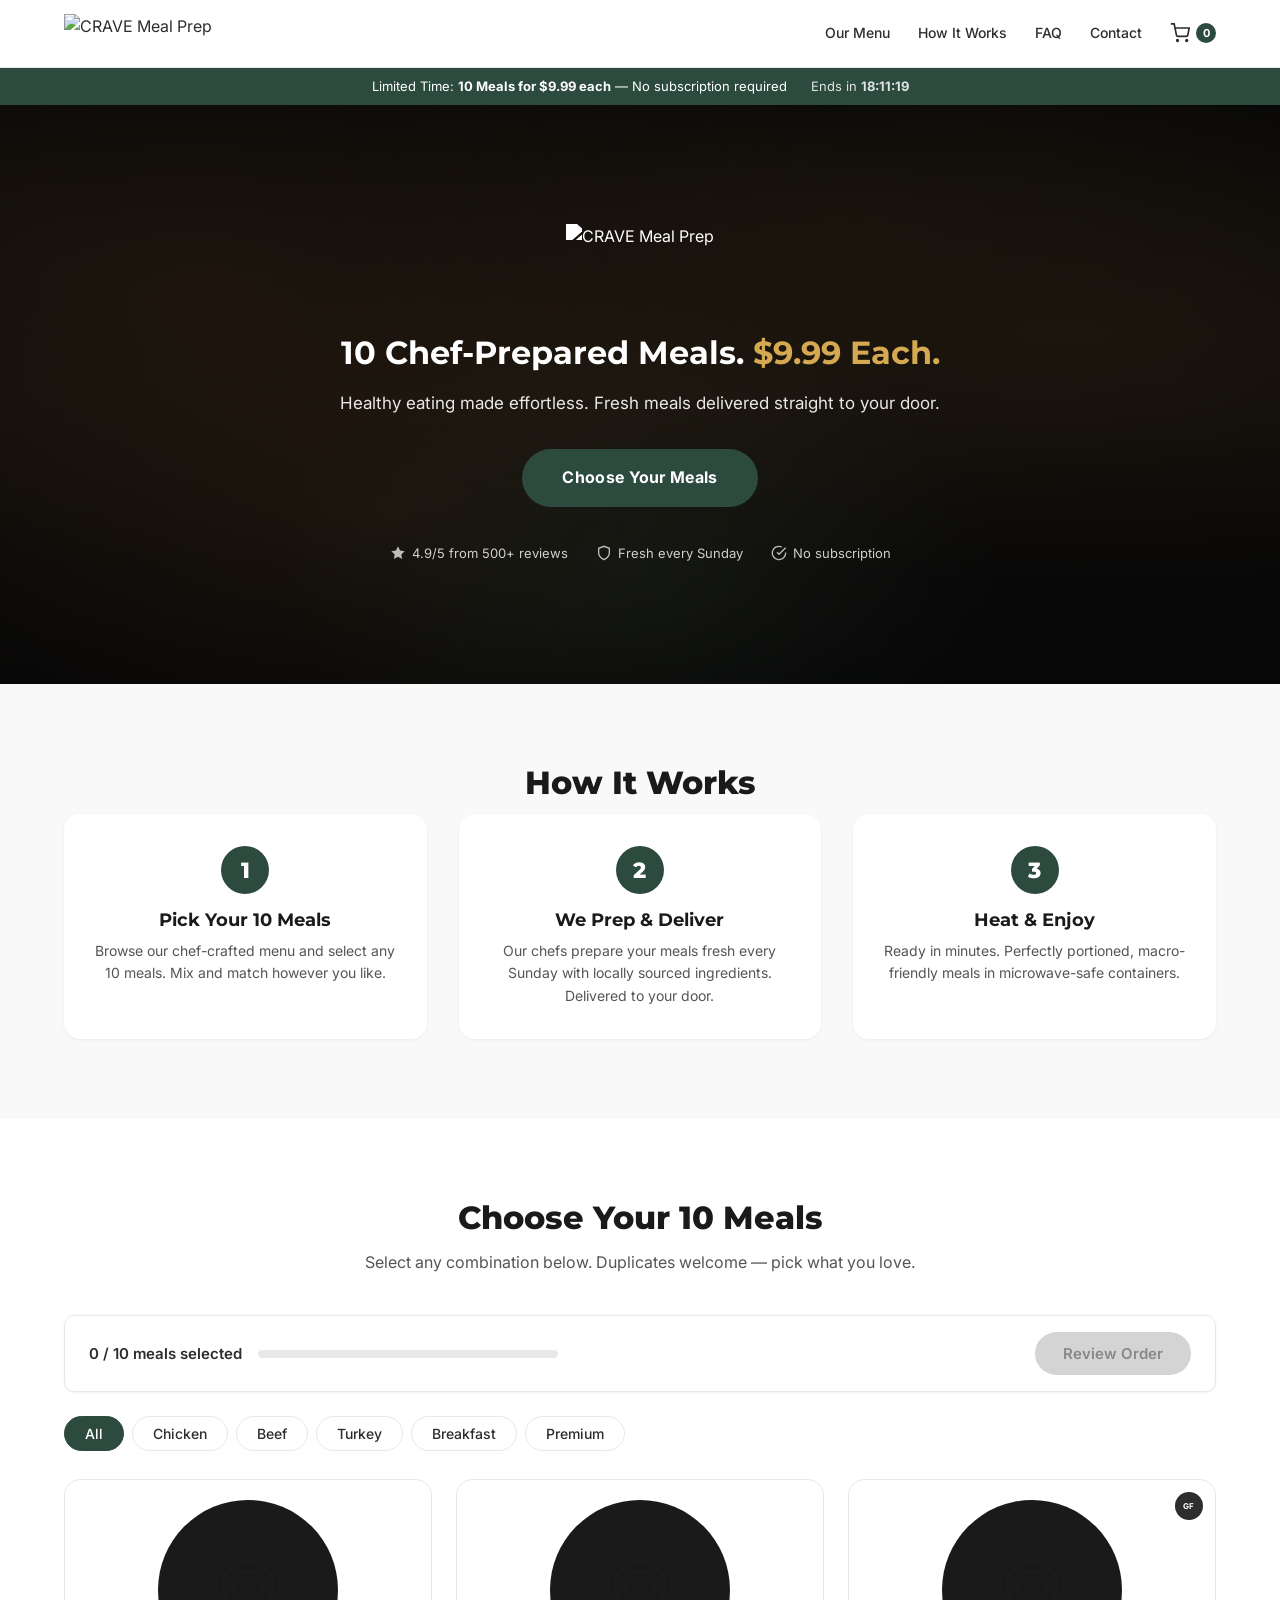
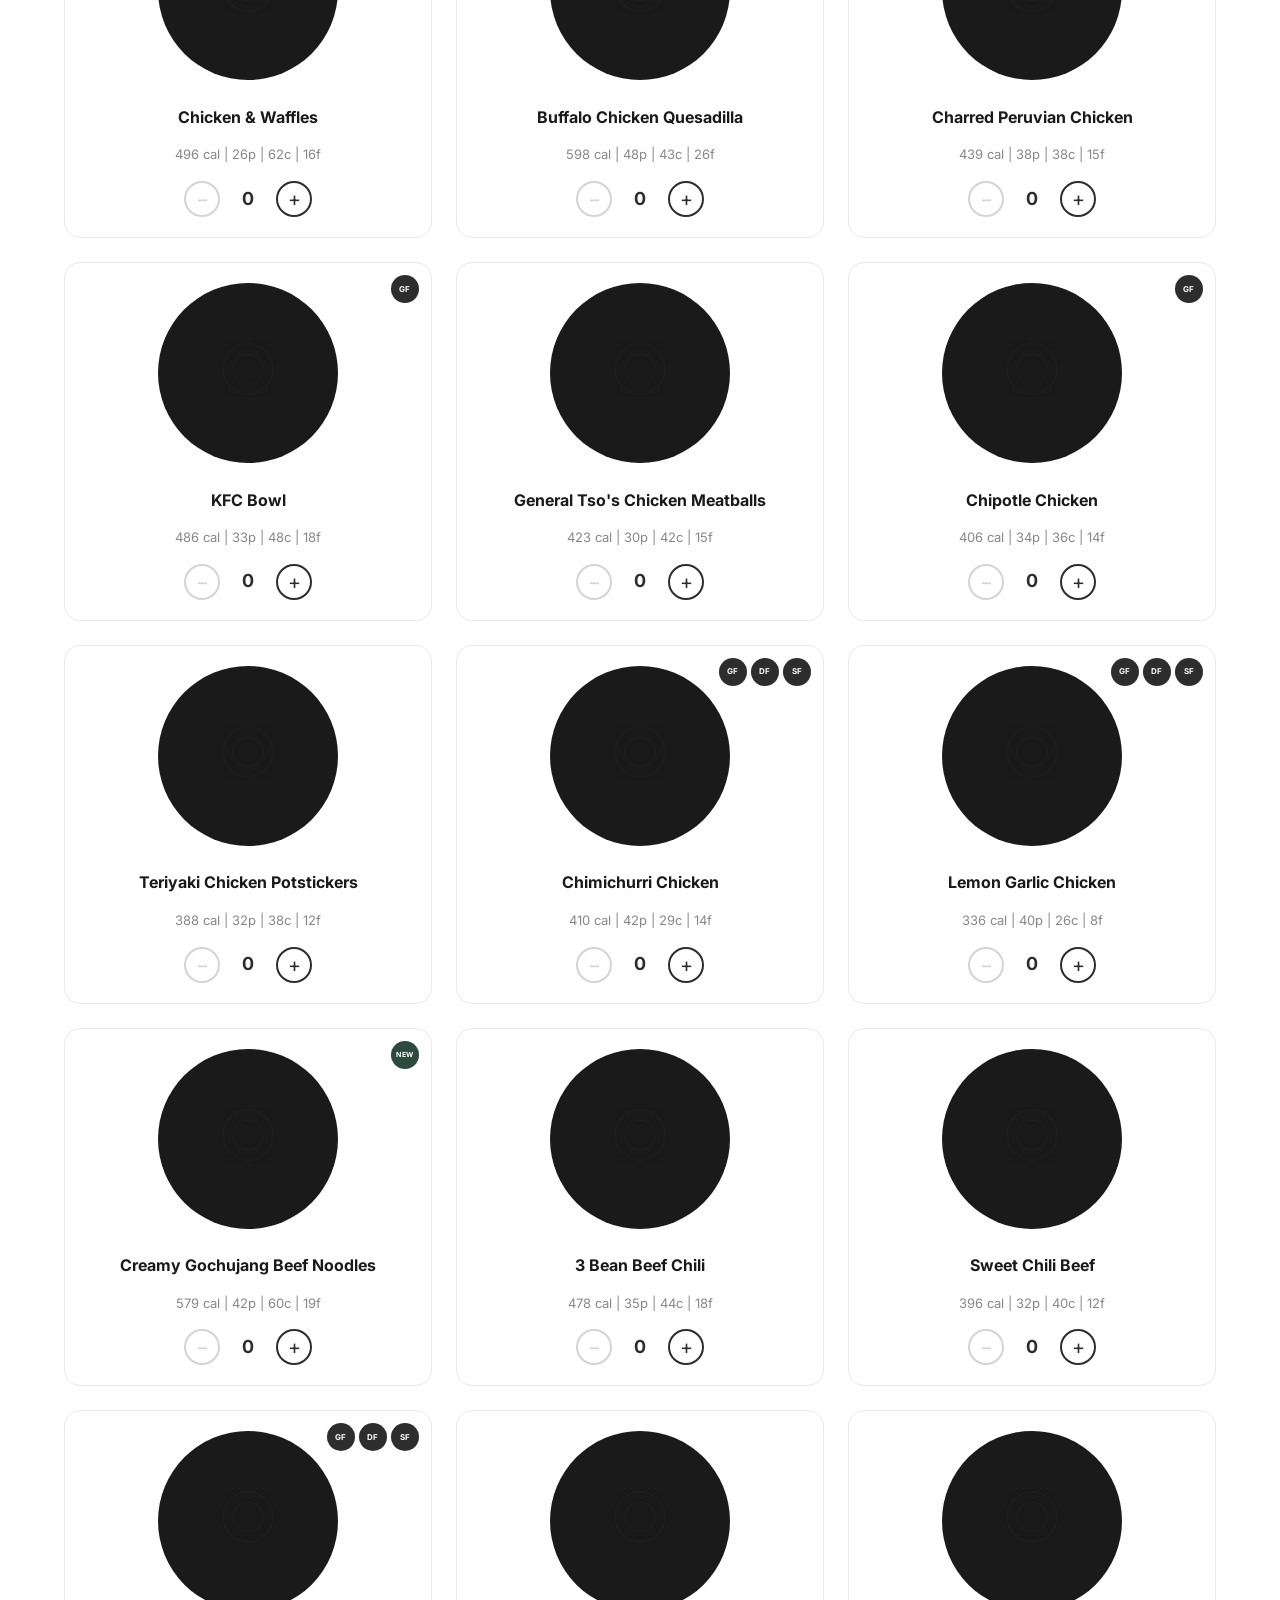
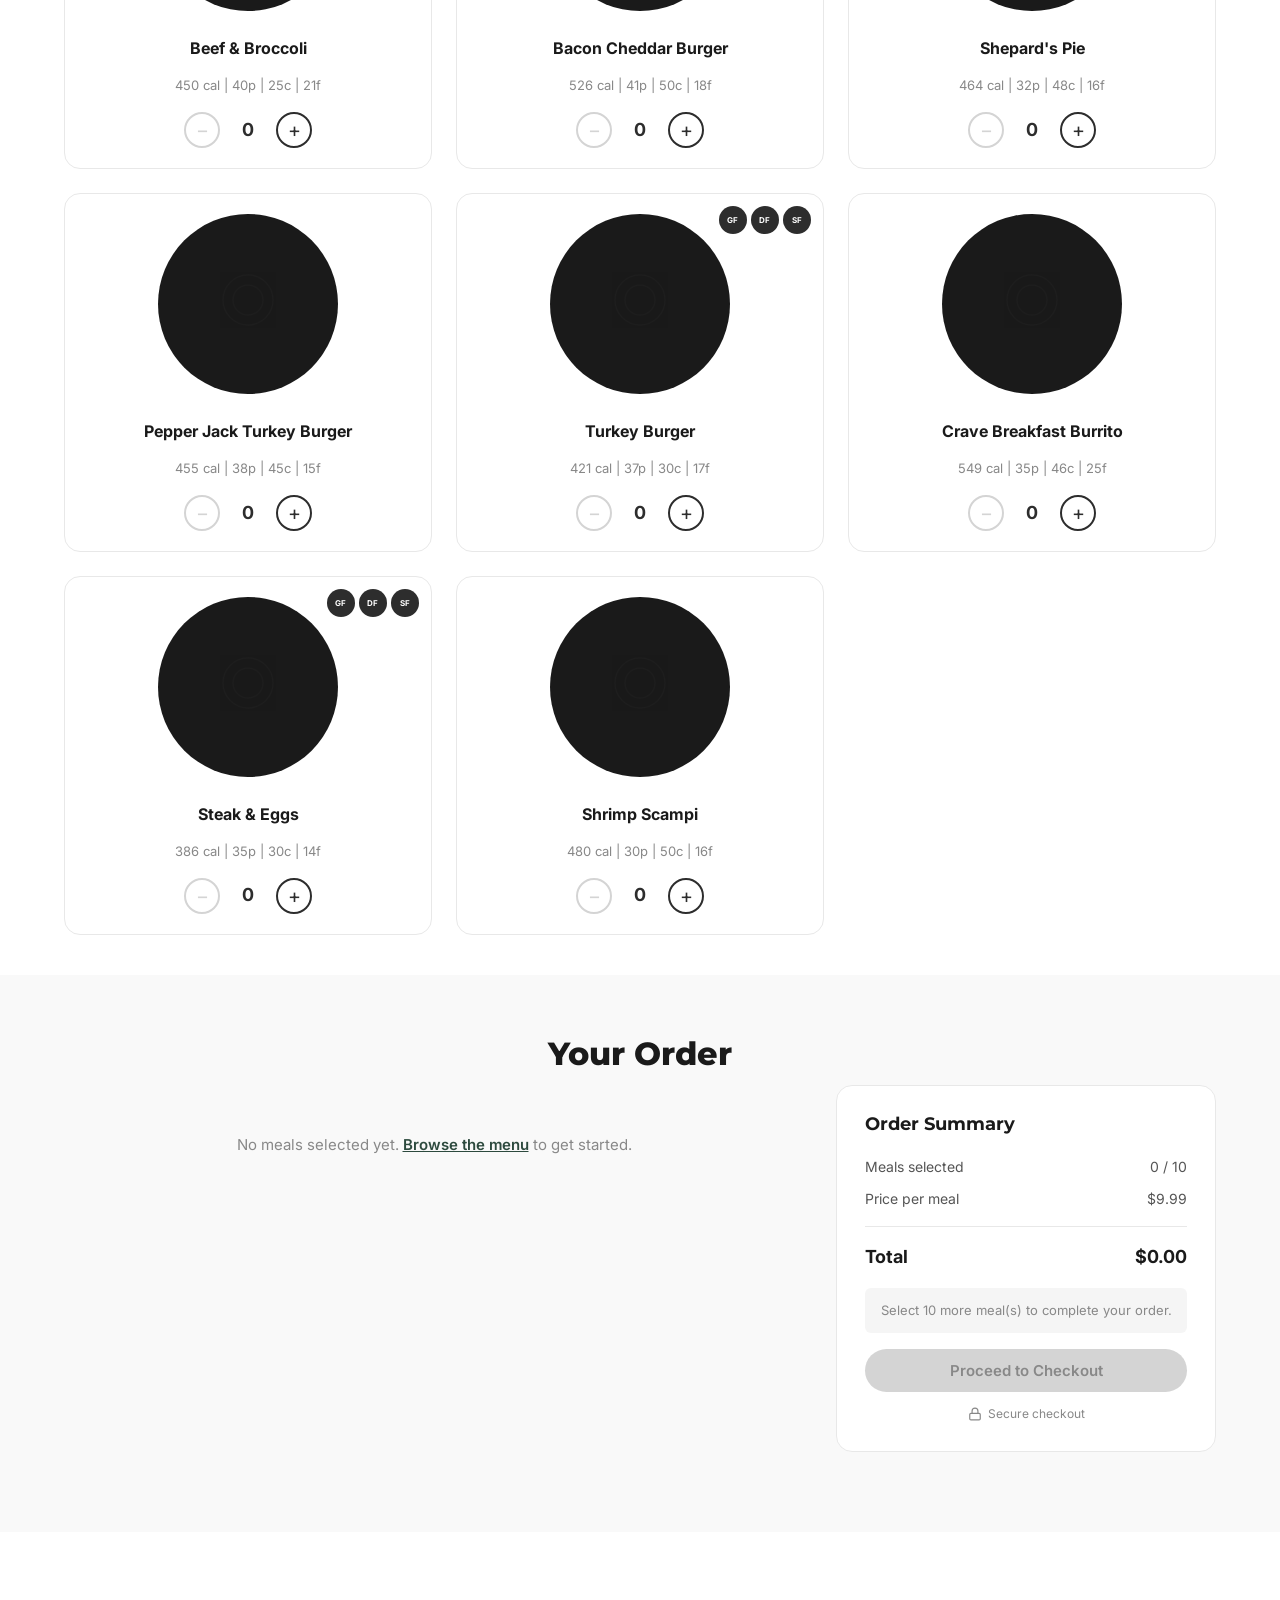
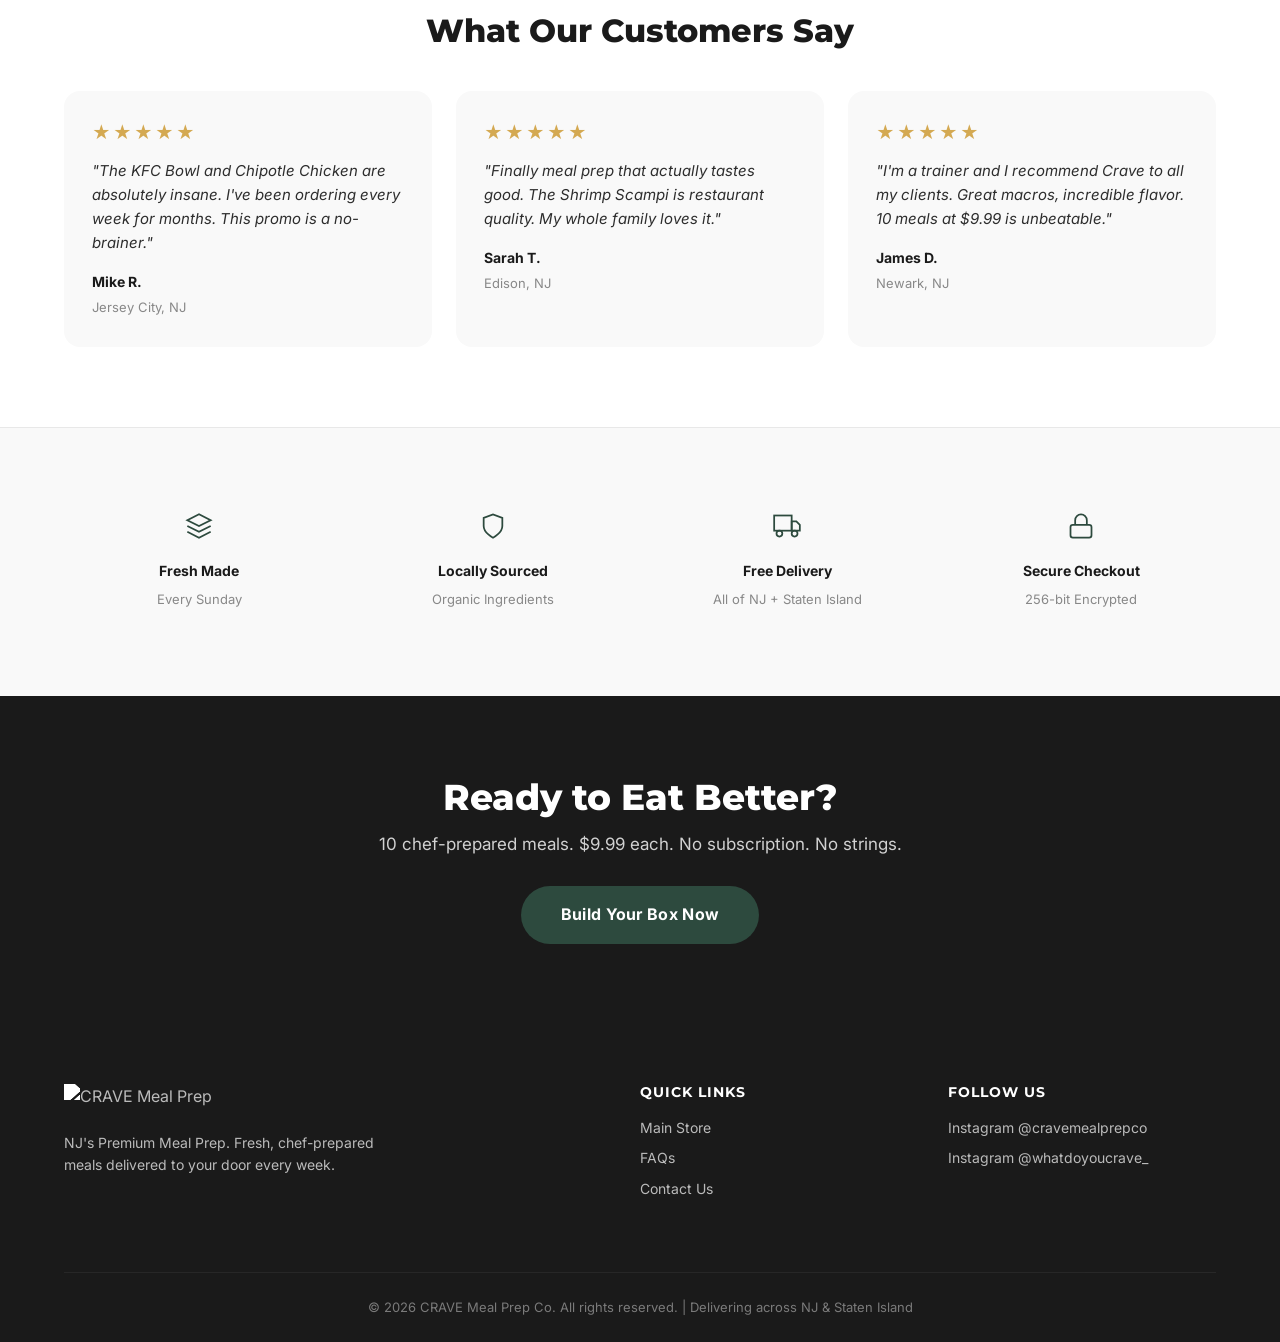
==== commit db3f4a41: "Add real CRAVE logo from Shopify CDN - Header: real logo image (40px height) - Hero: white-inverted " ====
--- a/index.html
+++ b/index.html
@@ -16,8 +16,7 @@
   <header class="site-header">
     <div class="container header-inner">
       <a href="#" class="logo">
-        <span class="logo-text">CRAVE</span>
-        <span class="logo-sub">MEAL PREP</span>
+        <img src="https://cravemealprepco.com/cdn/shop/files/Primary_Logo_-_Forest_Full_Color.jpg?v=1745335280" alt="CRAVE Meal Prep" class="logo-img">
       </a>
       <nav class="header-nav">
         <a href="#meals">Our Menu</a>
@@ -58,8 +57,7 @@
     <div class="hero-overlay"></div>
     <div class="container hero-content">
       <div class="hero-logo">
-        <span class="hero-logo-text">CRAVE</span>
-        <span class="hero-logo-sub">MEAL PREP</span>
+        <img src="https://cravemealprepco.com/cdn/shop/files/Primary_Logo_-_Forest_Full_Color.jpg?v=1745335280" alt="CRAVE Meal Prep" class="hero-logo-img">
       </div>
       <h1>10 Chef-Prepared Meals. <span class="highlight">$9.99 Each.</span></h1>
       <p class="hero-sub">Healthy eating made effortless. Fresh meals delivered straight to your door.</p>
@@ -391,8 +389,7 @@
     <div class="container footer-inner">
       <div class="footer-brand">
         <div class="logo footer-logo">
-          <span class="logo-text">CRAVE</span>
-          <span class="logo-sub">MEAL PREP</span>
+          <img src="https://cravemealprepco.com/cdn/shop/files/Primary_Logo_-_Forest_Full_Color.jpg?v=1745335280" alt="CRAVE Meal Prep" class="footer-logo-img">
         </div>
         <p>NJ's Premium Meal Prep. Fresh, chef-prepared meals delivered to your door every week.</p>
       </div>
--- a/css/styles.css
+++ b/css/styles.css
@@ -122,27 +122,24 @@
 
 .logo {
   display: flex;
-  flex-direction: column;
-  line-height: 1;
-}
-
-.logo-text {
-  font-family: var(--font-display);
-  font-size: 28px;
-  font-weight: 900;
-  color: var(--crave-green);
-  letter-spacing: 3px;
-  line-height: 1;
-}
-
-.logo-sub {
-  font-family: var(--font-display);
-  font-size: 10px;
-  font-weight: 700;
-  color: var(--crave-green);
-  letter-spacing: 4px;
-  line-height: 1;
-  margin-top: 2px;
+  align-items: center;
+}
+
+.logo-img {
+  height: 40px;
+  width: auto;
+}
+
+.hero-logo-img {
+  height: 80px;
+  width: auto;
+  filter: brightness(0) invert(1);
+}
+
+.footer-logo-img {
+  height: 36px;
+  width: auto;
+  filter: brightness(0) invert(1);
 }
 
 .header-nav {
@@ -293,23 +290,8 @@
   margin-bottom: 28px;
 }
 
-.hero-logo-text {
-  font-family: var(--font-display);
-  font-size: 64px;
-  font-weight: 900;
-  letter-spacing: 8px;
-  line-height: 1;
-  color: var(--crave-white);
-}
-
-.hero-logo-sub {
-  font-family: var(--font-display);
-  font-size: 18px;
-  font-weight: 700;
-  letter-spacing: 12px;
-  line-height: 1;
-  margin-top: 4px;
-  color: rgba(255, 255, 255, 0.85);
+.hero-logo {
+  margin-bottom: 28px;
 }
 
 .hero h1 {
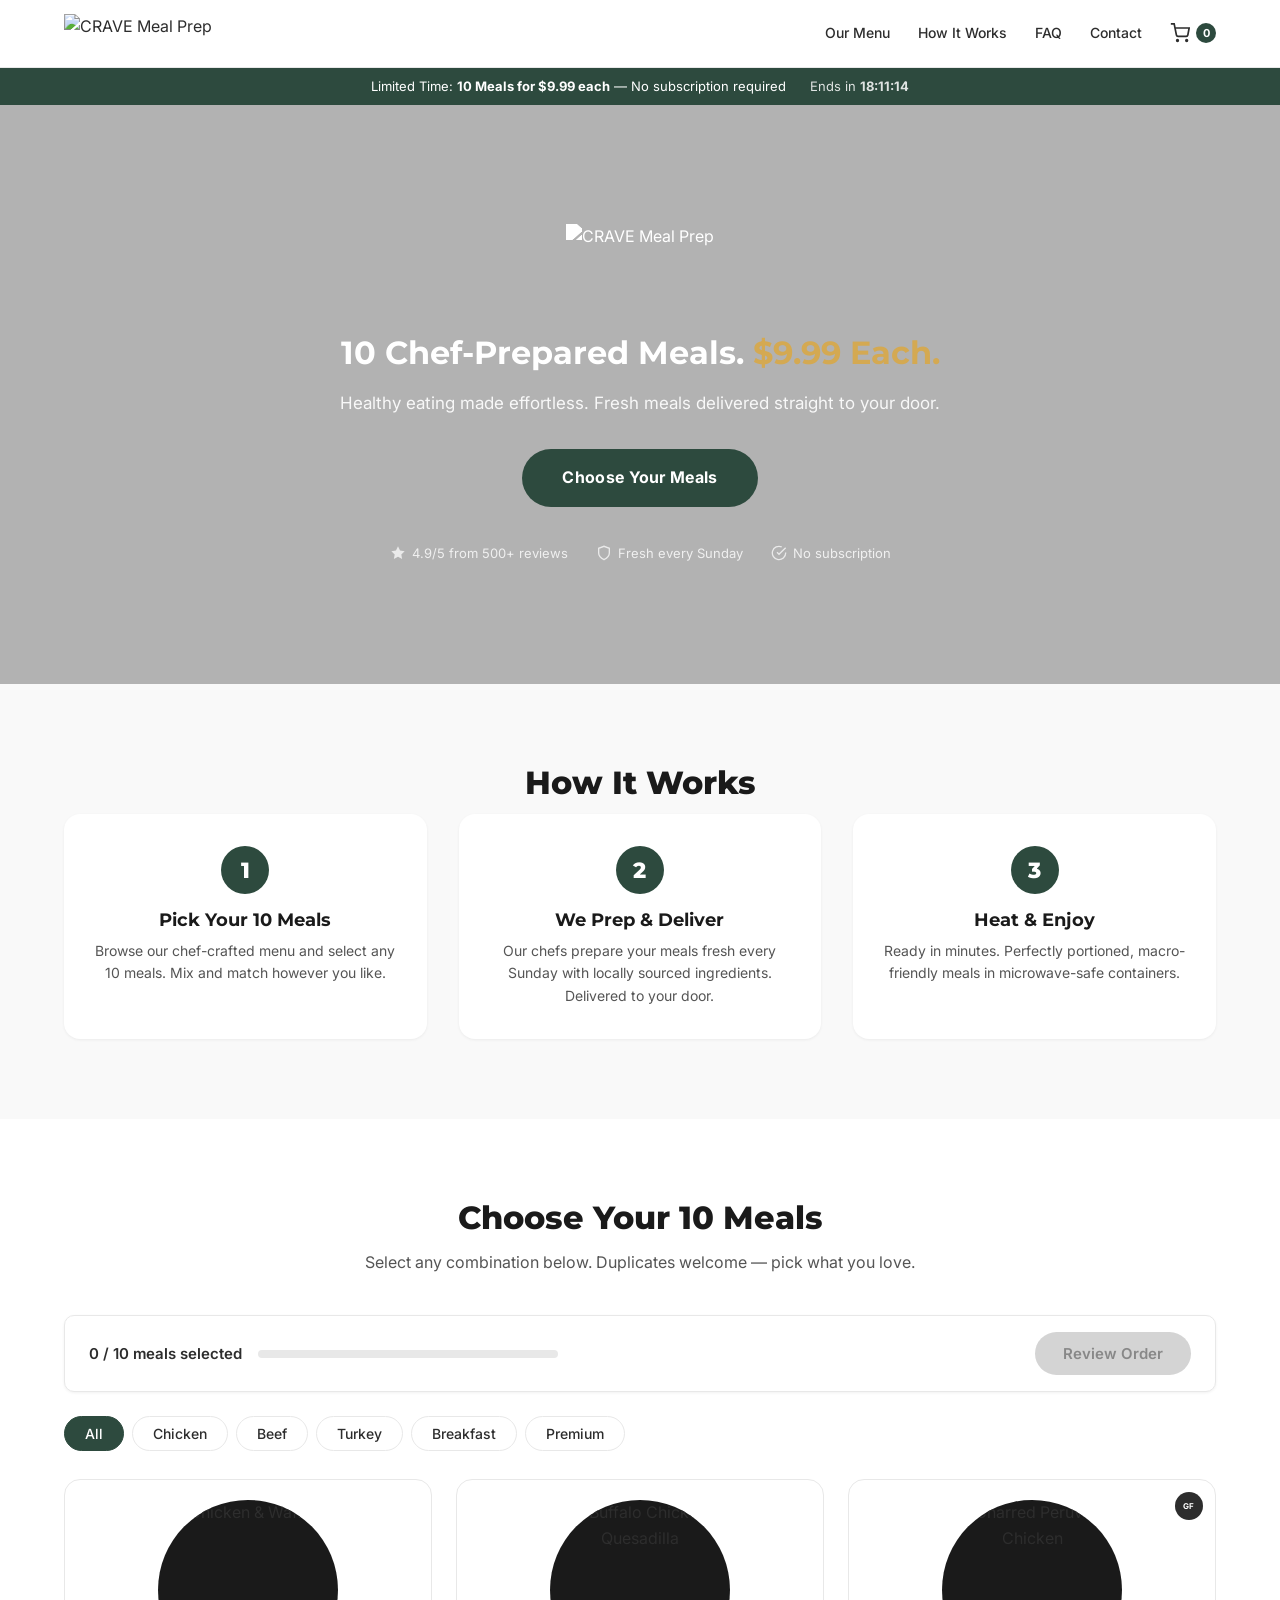
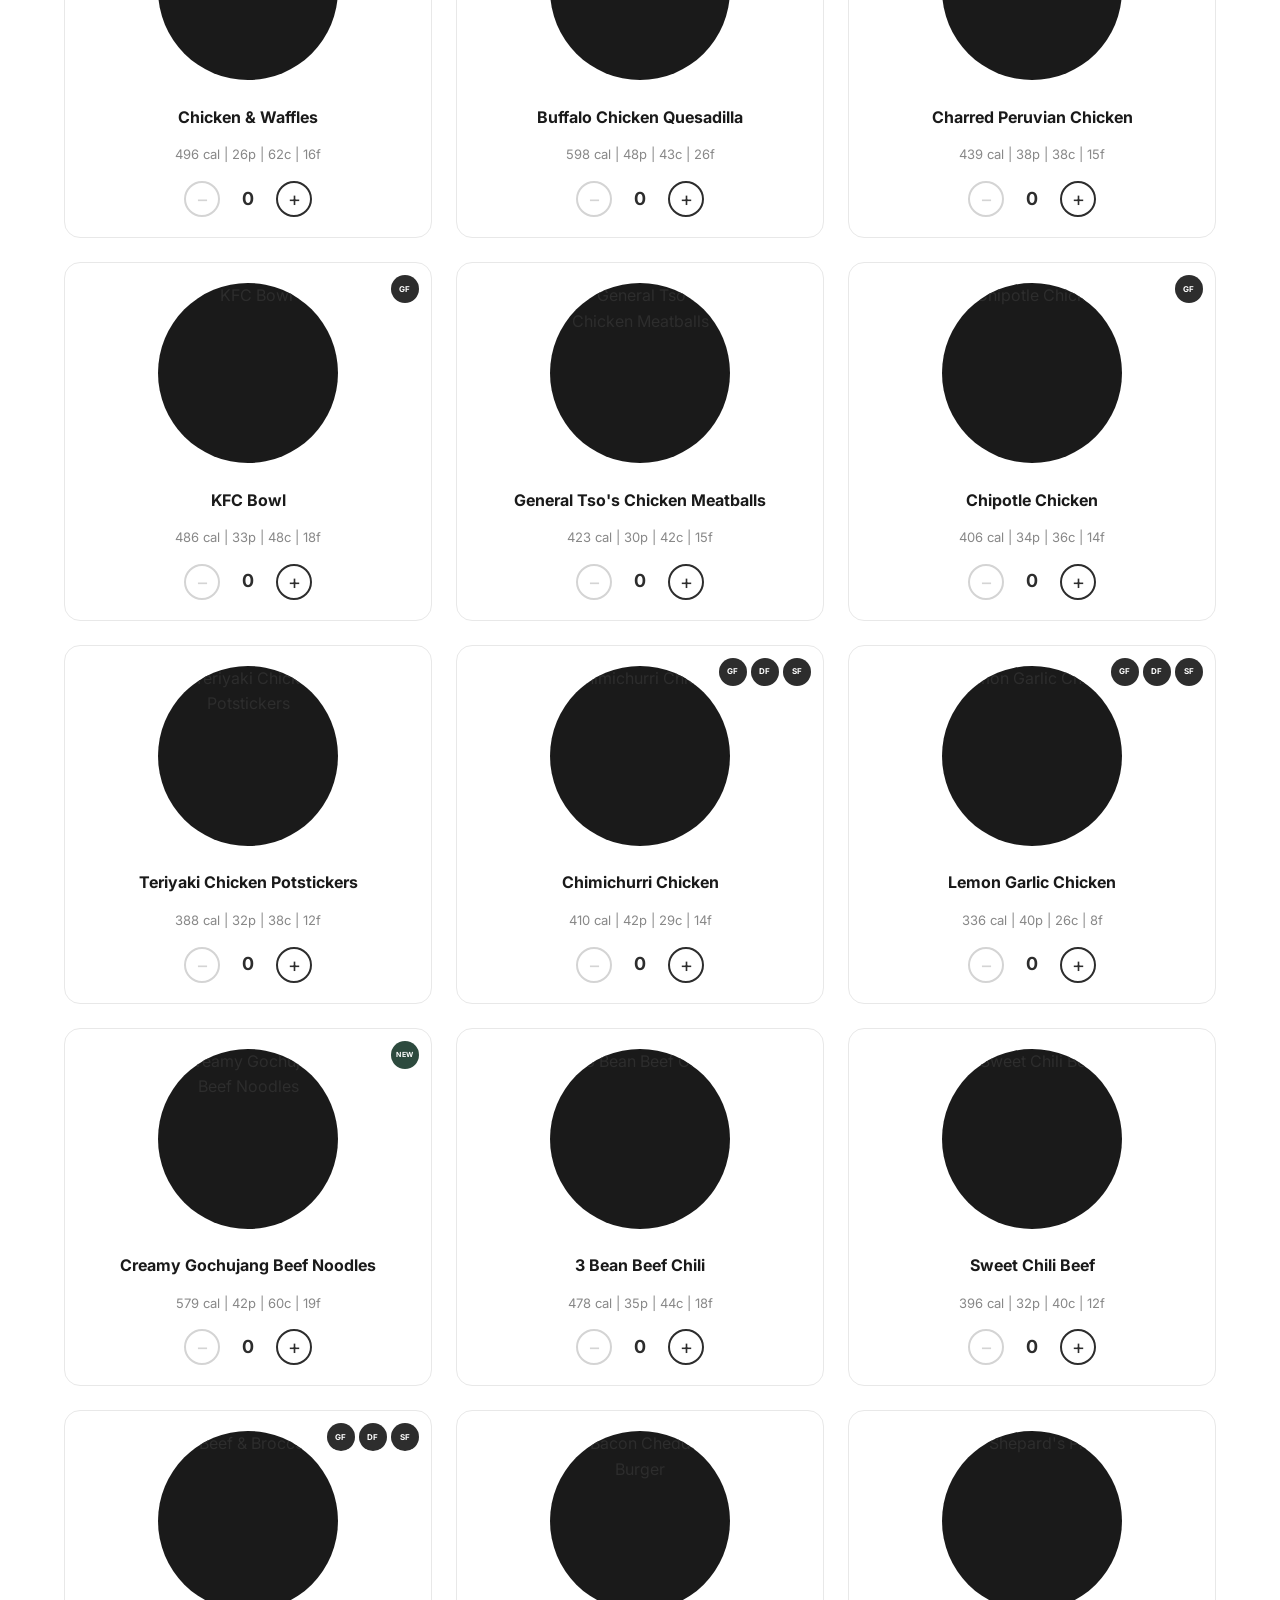
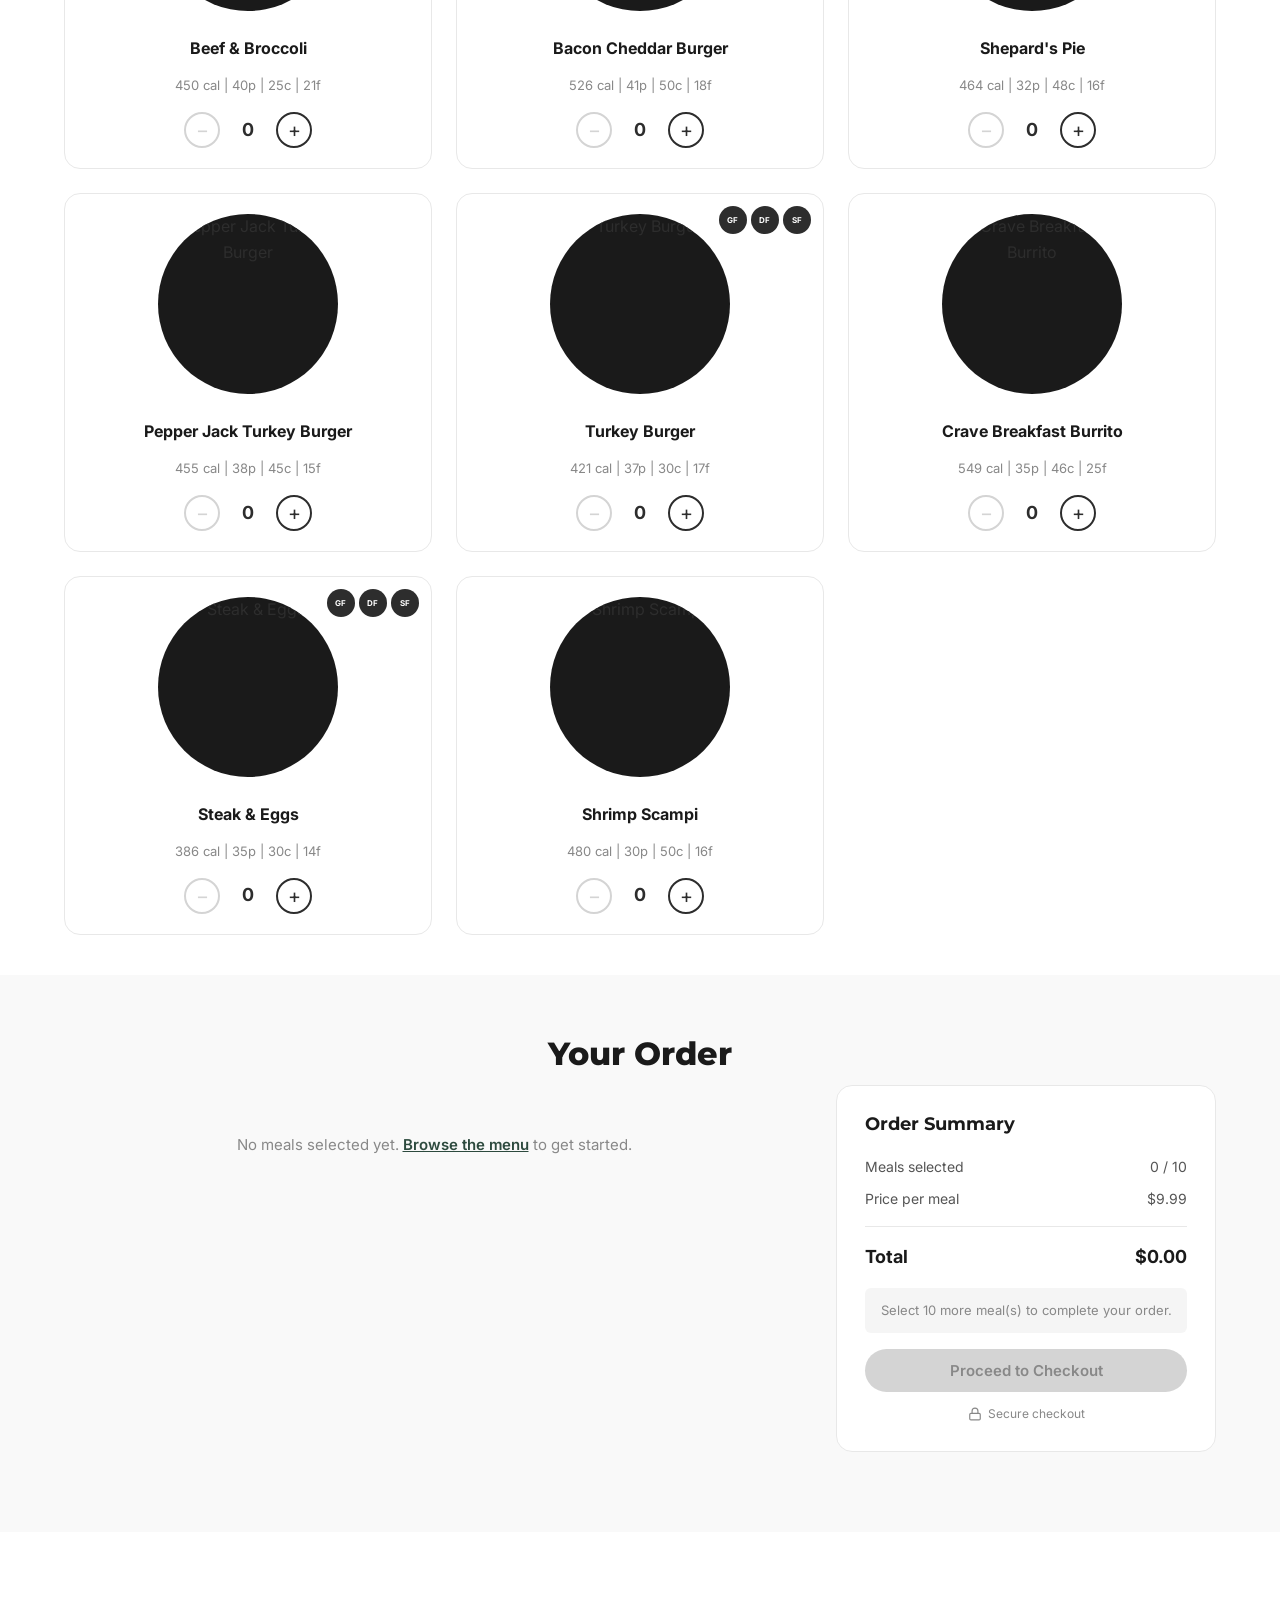
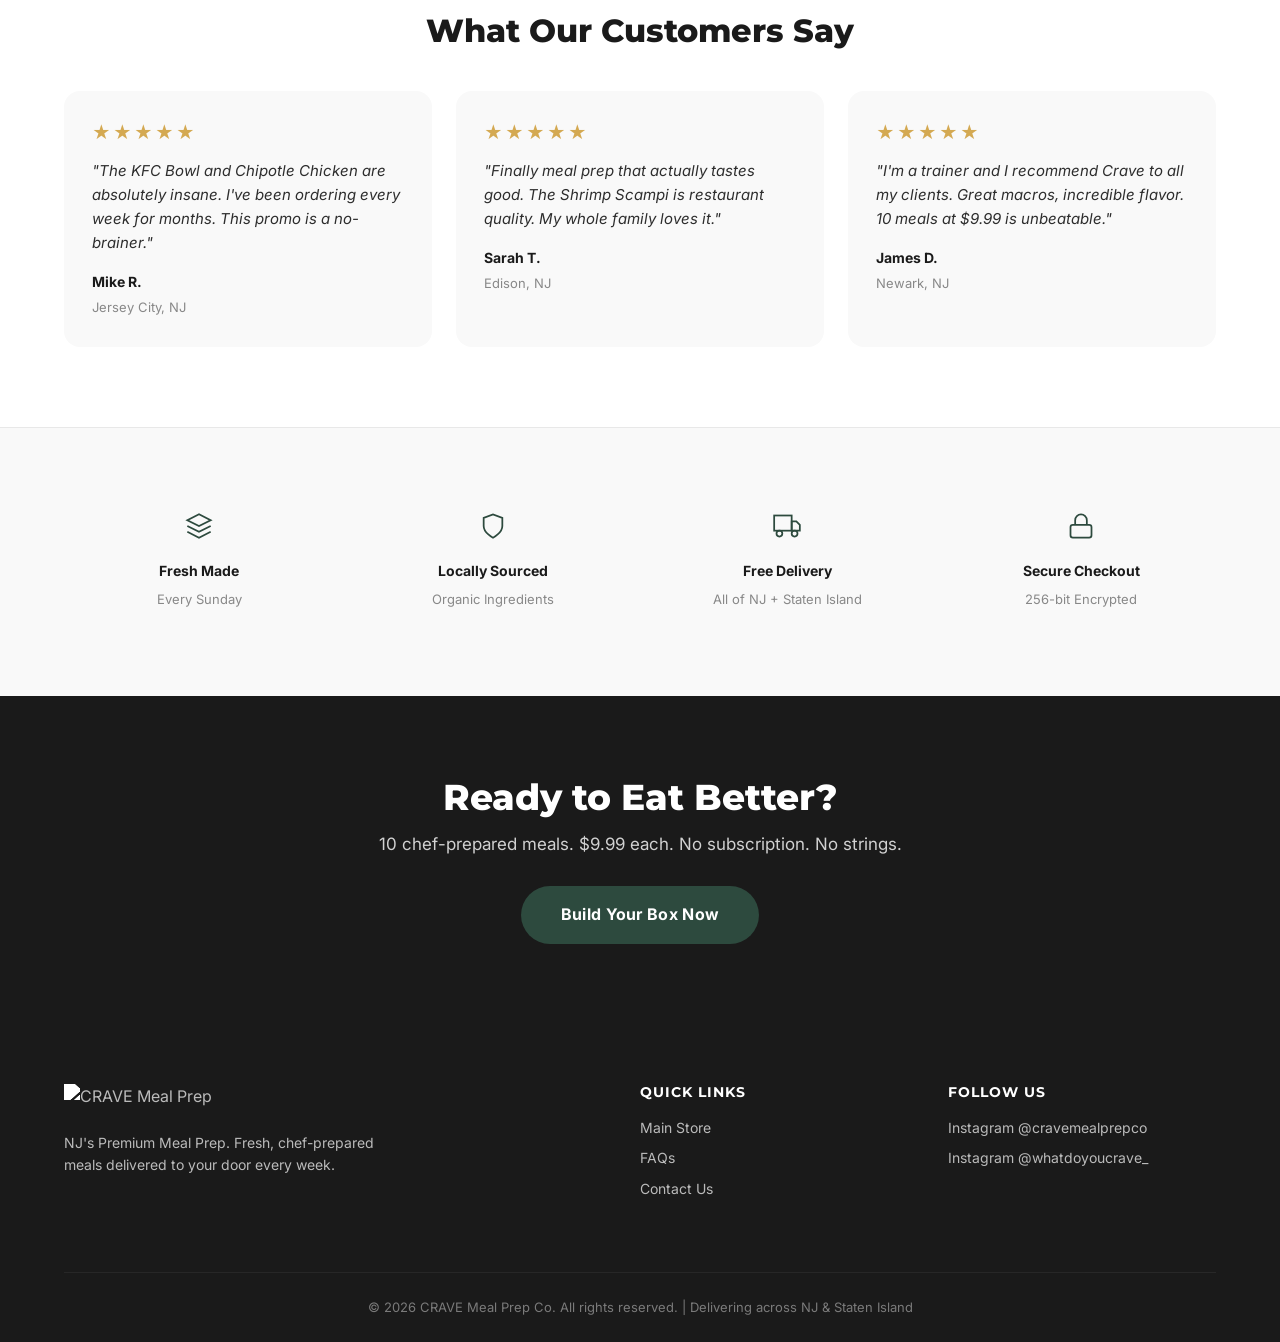
==== commit 35ae590f: "Switch Shopify checkout to cart permalink (no API token) Replaces the Shopify Buy SDK integration wi" ====
--- a/index.html
+++ b/index.html
@@ -411,6 +411,8 @@
   </footer>
 
   <script src="js/meals-data.js"></script>
+  <script src="js/shopify-config.js"></script>
+  <script src="js/shopify-checkout.js"></script>
   <script src="js/app.js"></script>
 </body>
 </html>
--- a/css/styles.css
+++ b/css/styles.css
@@ -258,16 +258,7 @@
 .hero-bg {
   position: absolute;
   inset: 0;
-  background:
-    radial-gradient(ellipse at 15% 30%, rgba(80, 55, 30, 0.4) 0%, transparent 50%),
-    radial-gradient(ellipse at 85% 40%, rgba(70, 50, 25, 0.35) 0%, transparent 50%),
-    radial-gradient(ellipse at 50% 80%, rgba(45, 74, 62, 0.25) 0%, transparent 40%),
-    radial-gradient(ellipse at 30% 70%, rgba(90, 60, 30, 0.3) 0%, transparent 45%),
-    radial-gradient(ellipse at 70% 20%, rgba(60, 45, 25, 0.3) 0%, transparent 45%),
-    linear-gradient(180deg, #0a0a0a 0%, #12100e 50%, #0a0a0a 100%);
-  background-size: cover;
-  /* To use your real hero image, add:
-     background: url('images/hero-bg.jpg') center/cover no-repeat; */
+  background: url('https://cravemealprepco.com/cdn/shop/files/banner_4.jpg?v=1724358708&width=1920') center/cover no-repeat;
 }
 
 .hero-overlay {
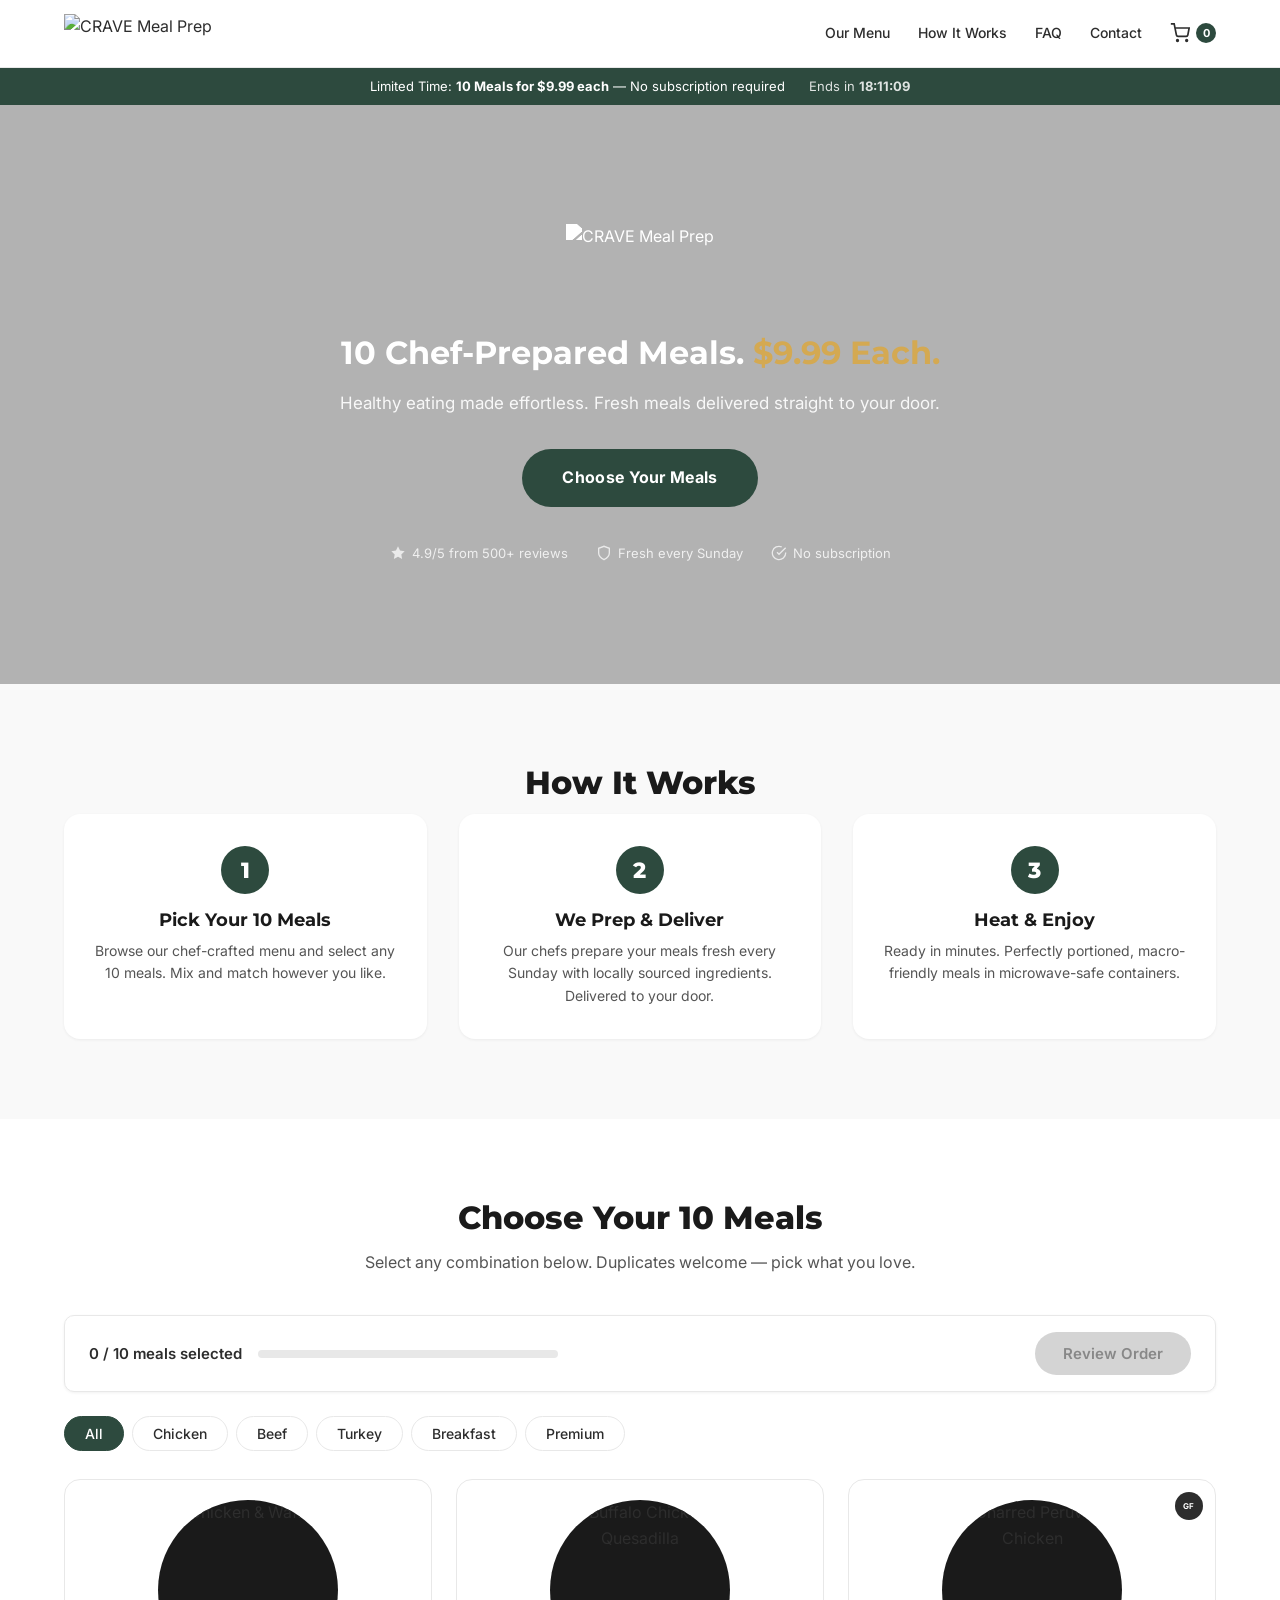
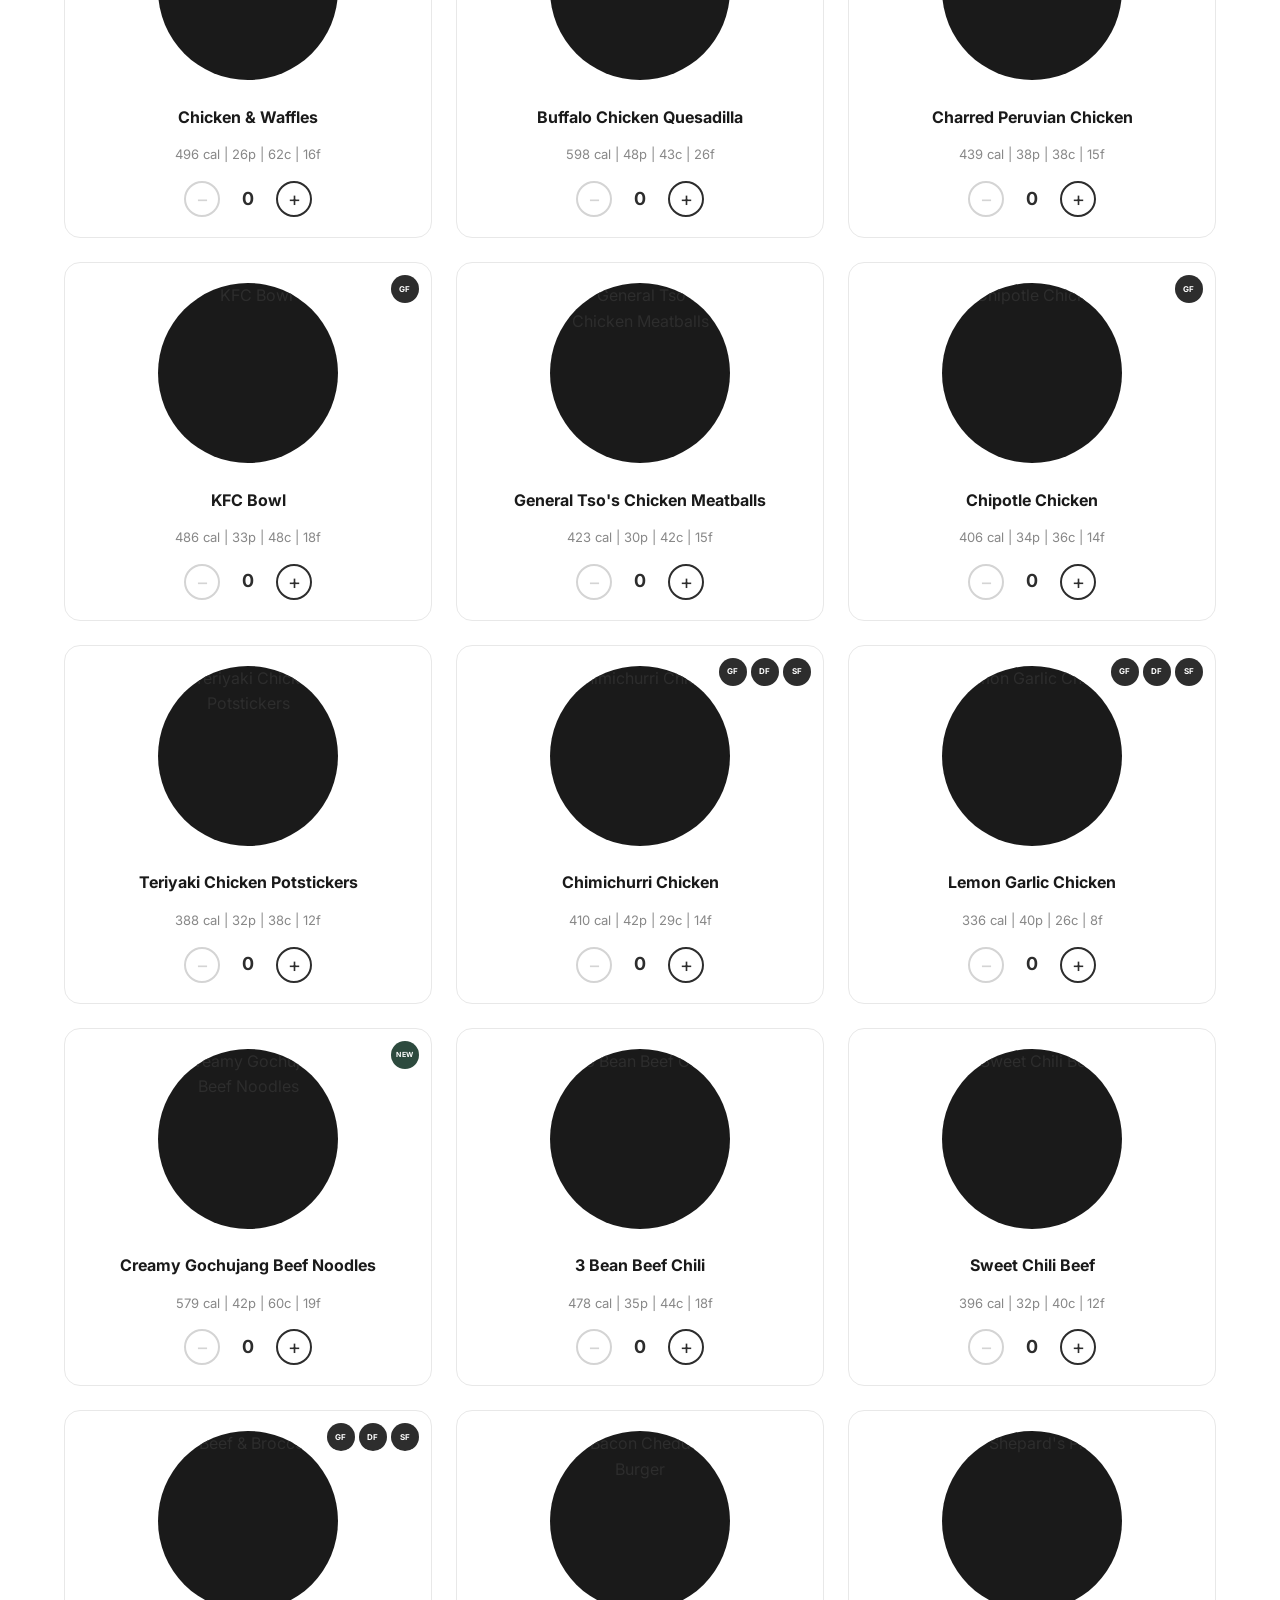
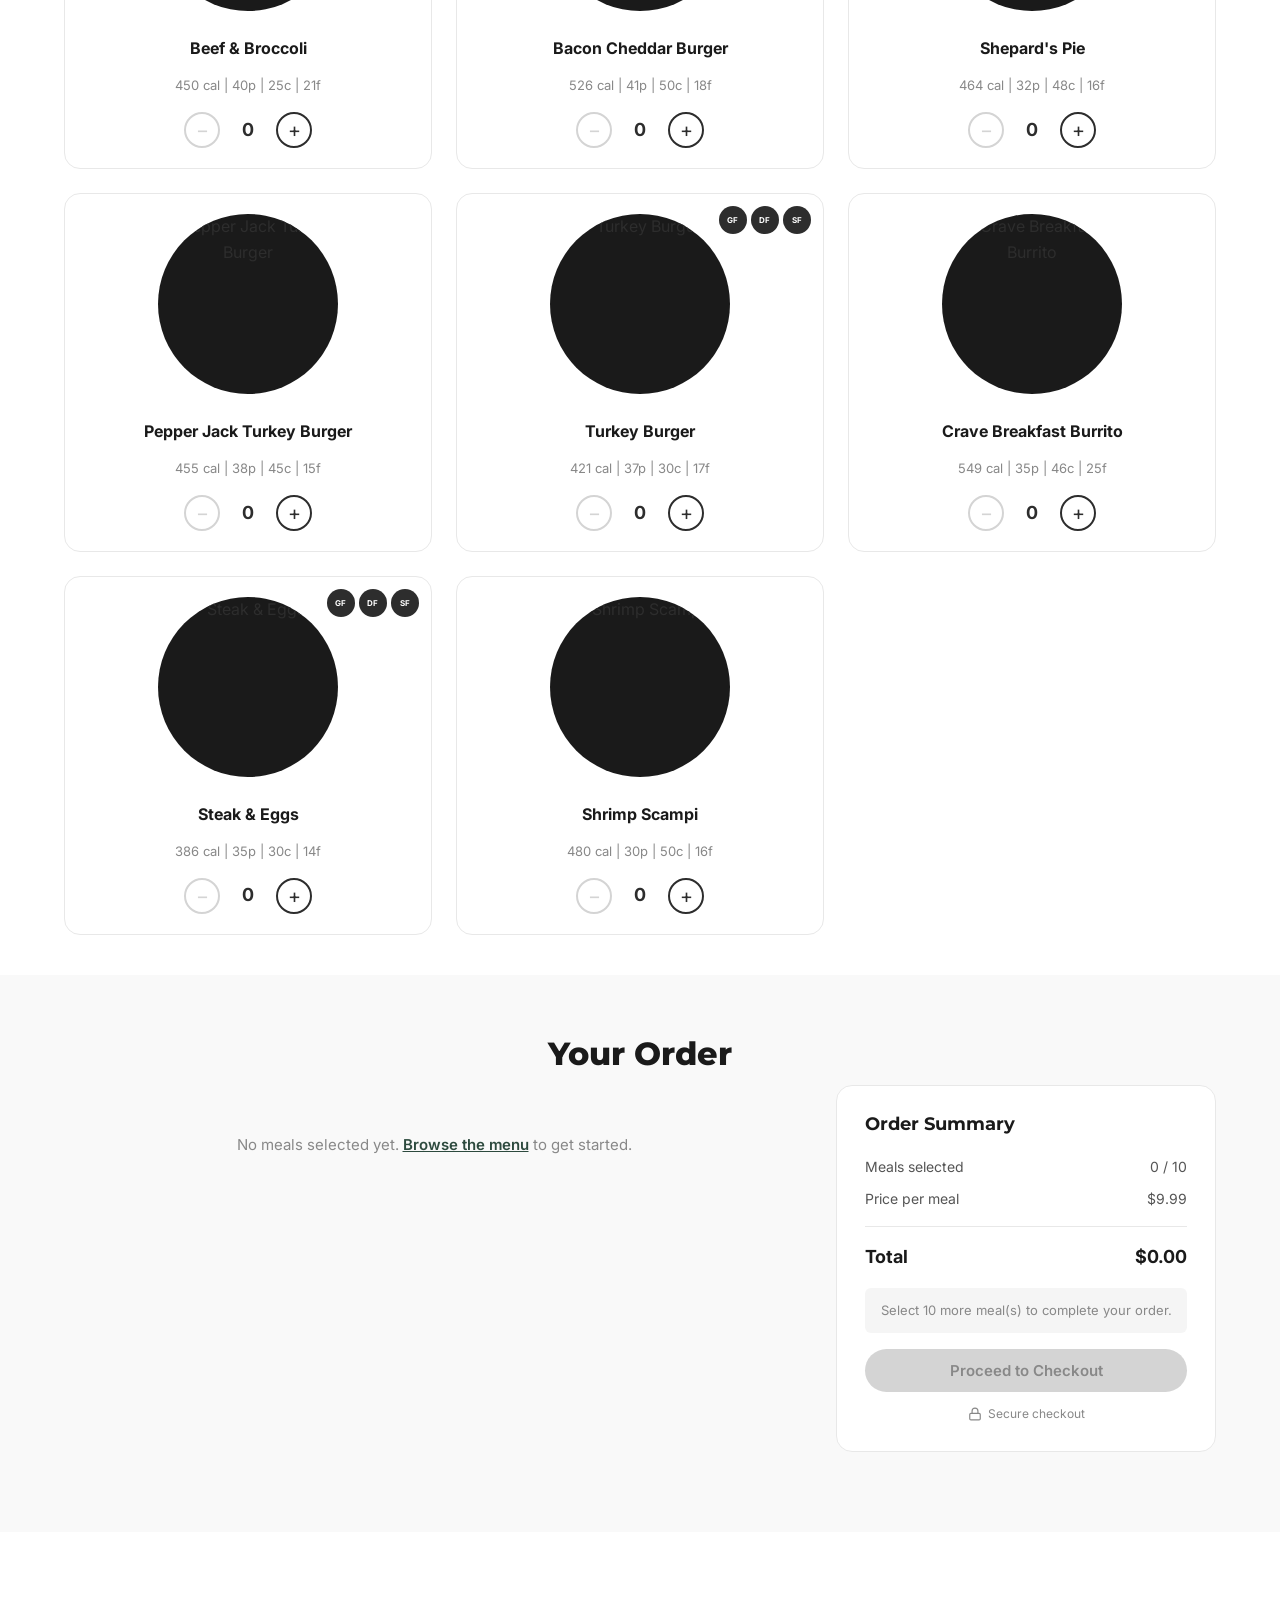
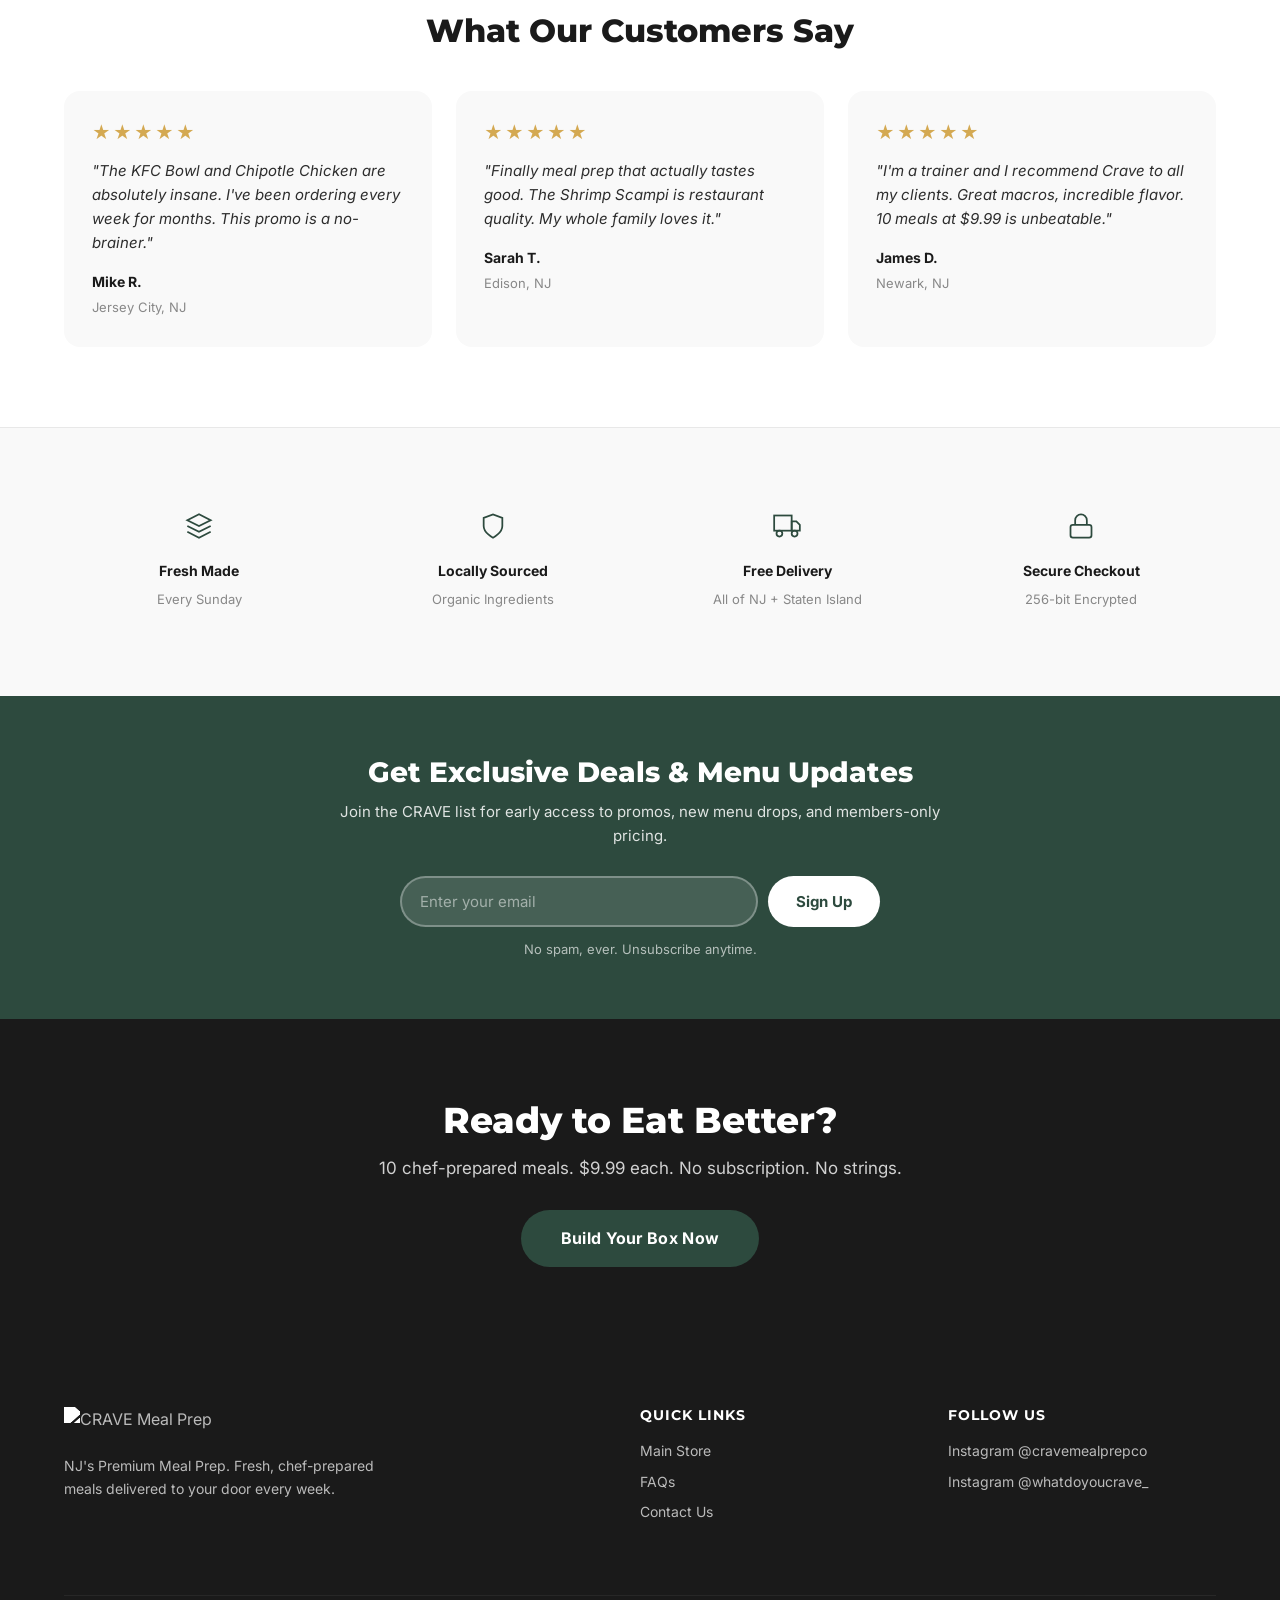
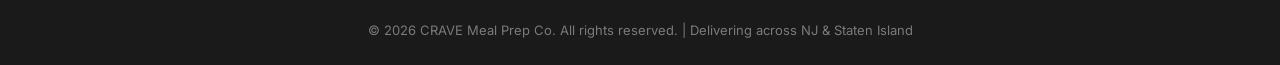
==== commit 07c83ec9: "Connect Klaviyo for email marketing and event tracking Adds Klaviyo JS SDK integration with: - Email" ====
--- a/index.html
+++ b/index.html
@@ -9,6 +9,9 @@
   <link rel="preconnect" href="https://fonts.gstatic.com" crossorigin>
   <link href="https://fonts.googleapis.com/css2?family=Montserrat:wght@400;500;600;700;800;900&family=Inter:wght@400;500;600;700&display=swap" rel="stylesheet">
   <link rel="stylesheet" href="css/styles.css">
+
+  <!-- Klaviyo Onsite Tracking SDK -->
+  <script async type="text/javascript" src="https://static.klaviyo.com/onsite/js/klaviyo.js?company_id=YOUR_KLAVIYO_PUBLIC_API_KEY"></script>
 </head>
 <body>
 
@@ -364,6 +367,23 @@
     </div>
   </section>
 
+  <!-- EMAIL SIGNUP (Klaviyo) -->
+  <section class="email-signup" id="email-signup">
+    <div class="container">
+      <div class="signup-card">
+        <h2>Get Exclusive Deals & Menu Updates</h2>
+        <p>Join the CRAVE list for early access to promos, new menu drops, and members-only pricing.</p>
+        <form class="signup-form" id="klaviyoSignupForm">
+          <div class="signup-input-row">
+            <input type="email" id="signupEmail" placeholder="Enter your email" required>
+            <button type="submit" class="btn btn-primary" id="signupBtn">Sign Up</button>
+          </div>
+          <p class="signup-note" id="signupNote">No spam, ever. Unsubscribe anytime.</p>
+        </form>
+      </div>
+    </div>
+  </section>
+
   <!-- FINAL CTA -->
   <section class="final-cta">
     <div class="container">
@@ -413,6 +433,8 @@
   <script src="js/meals-data.js"></script>
   <script src="js/shopify-config.js"></script>
   <script src="js/shopify-checkout.js"></script>
+  <script src="js/klaviyo-config.js"></script>
+  <script src="js/klaviyo-tracking.js"></script>
   <script src="js/app.js"></script>
 </body>
 </html>
--- a/css/styles.css
+++ b/css/styles.css
@@ -1028,6 +1028,101 @@
   color: var(--crave-gray-500);
 }
 
+/* ─── EMAIL SIGNUP (Klaviyo) ────────────────────────────── */
+.email-signup {
+  padding: 60px 0;
+  background: var(--crave-green);
+}
+
+.signup-card {
+  max-width: 600px;
+  margin: 0 auto;
+  text-align: center;
+  color: var(--crave-white);
+}
+
+.signup-card h2 {
+  font-size: 28px;
+  font-weight: 800;
+  margin-bottom: 10px;
+}
+
+.signup-card > p {
+  font-size: 15px;
+  opacity: 0.85;
+  margin-bottom: 28px;
+  line-height: 1.6;
+}
+
+.signup-input-row {
+  display: flex;
+  gap: 10px;
+  max-width: 480px;
+  margin: 0 auto 12px;
+}
+
+.signup-input-row input[type="email"] {
+  flex: 1;
+  padding: 14px 18px;
+  border: 2px solid rgba(255, 255, 255, 0.3);
+  border-radius: 50px;
+  font-size: 15px;
+  font-family: var(--font-body);
+  background: rgba(255, 255, 255, 0.12);
+  color: var(--crave-white);
+  outline: none;
+  transition: border-color 0.2s;
+}
+
+.signup-input-row input[type="email"]::placeholder {
+  color: rgba(255, 255, 255, 0.5);
+}
+
+.signup-input-row input[type="email"]:focus {
+  border-color: var(--crave-white);
+  background: rgba(255, 255, 255, 0.18);
+}
+
+.signup-input-row input[type="email"]:disabled {
+  opacity: 0.5;
+}
+
+.signup-input-row .btn {
+  padding: 14px 28px;
+  background: var(--crave-white);
+  color: var(--crave-green);
+  font-weight: 700;
+  border: none;
+  white-space: nowrap;
+}
+
+.signup-input-row .btn:hover {
+  background: var(--crave-off-white);
+}
+
+.signup-input-row .btn:disabled {
+  opacity: 0.7;
+  cursor: not-allowed;
+}
+
+.signup-note {
+  font-size: 13px;
+  opacity: 0.65;
+  margin: 0;
+}
+
+.signup-error {
+  color: #ffcccc;
+  opacity: 1;
+  font-weight: 500;
+}
+
+.signup-success {
+  color: var(--crave-white);
+  opacity: 1;
+  font-weight: 600;
+}
+
 /* ─── FINAL CTA ─────────────────────────────────────────── */
 .final-cta {
   padding: 80px 0;
@@ -1223,6 +1318,9 @@
   .form-row:has(.form-group:nth-child(3)) { grid-template-columns: 1fr; }
 
   .modal { padding: 24px; }
+
+  .signup-input-row { flex-direction: column; }
+  .signup-card h2 { font-size: 22px; }
 }
 
 @media (max-width: 400px) {
